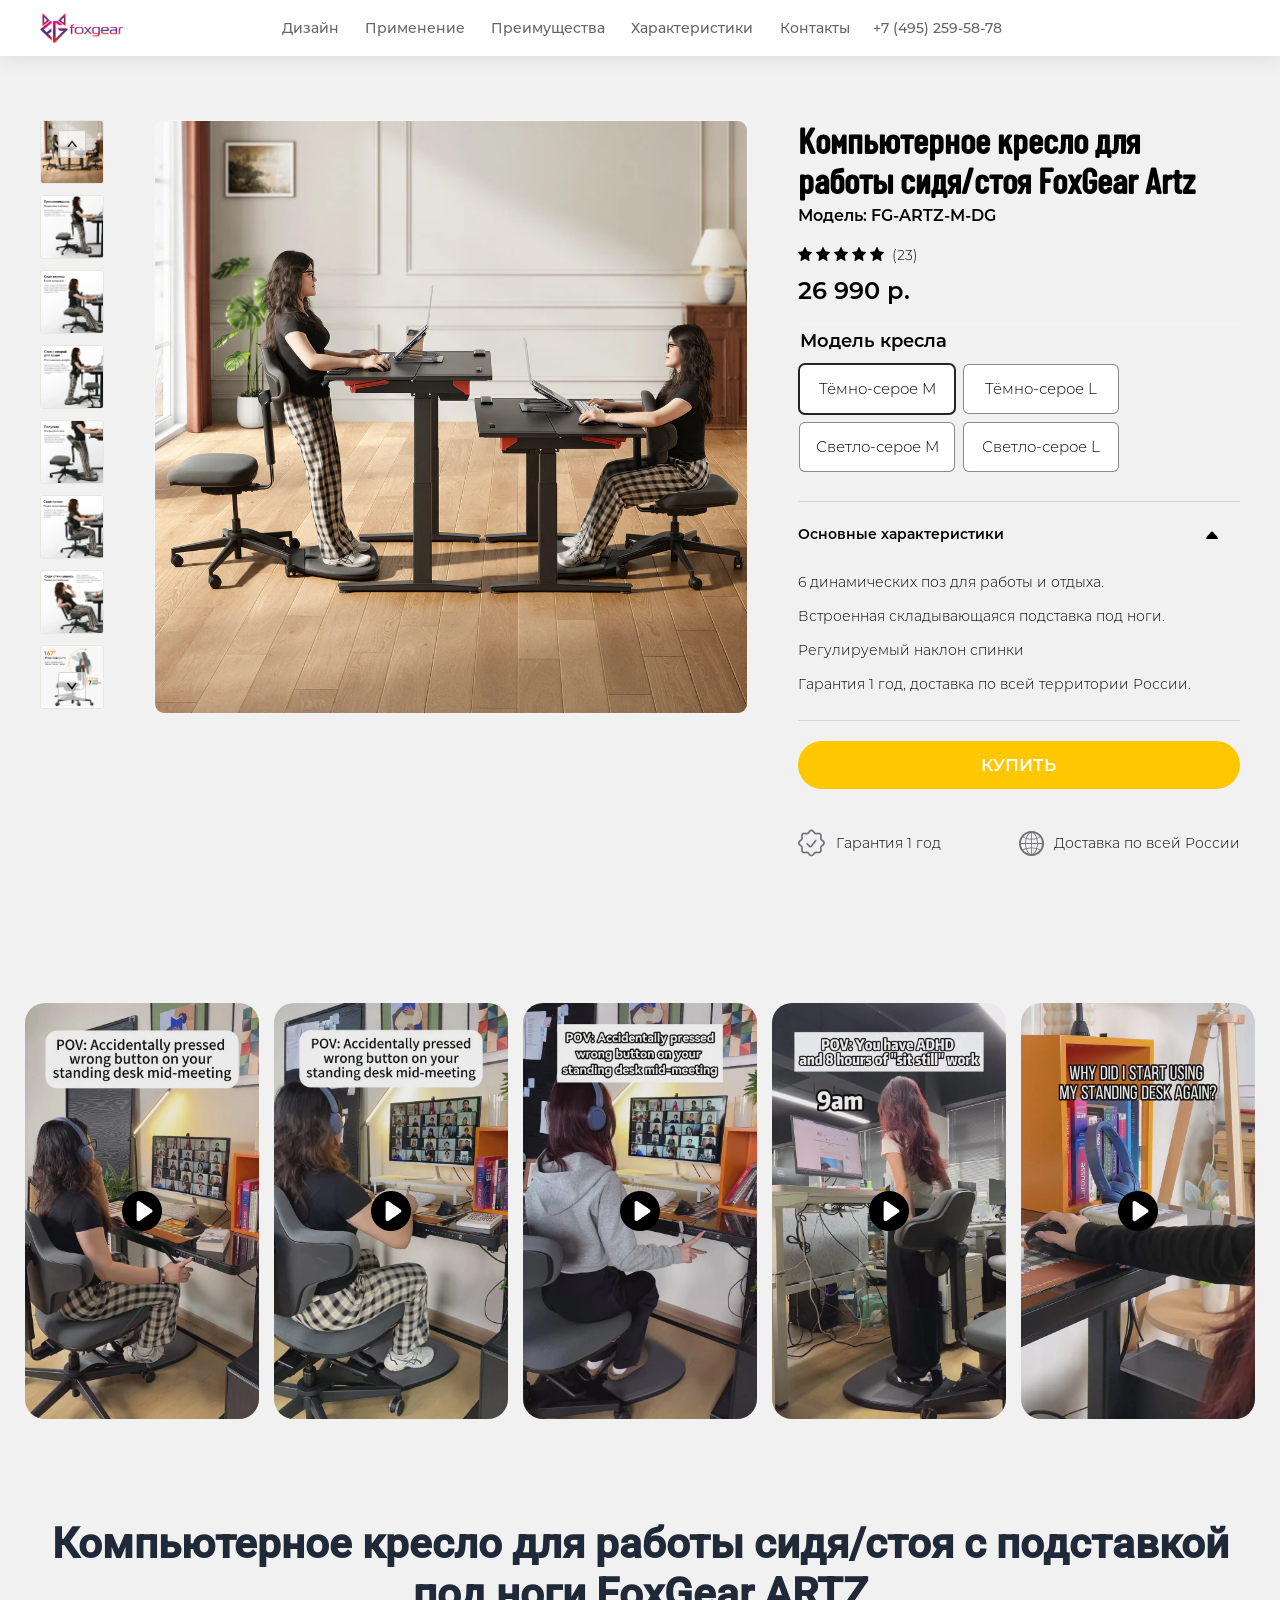
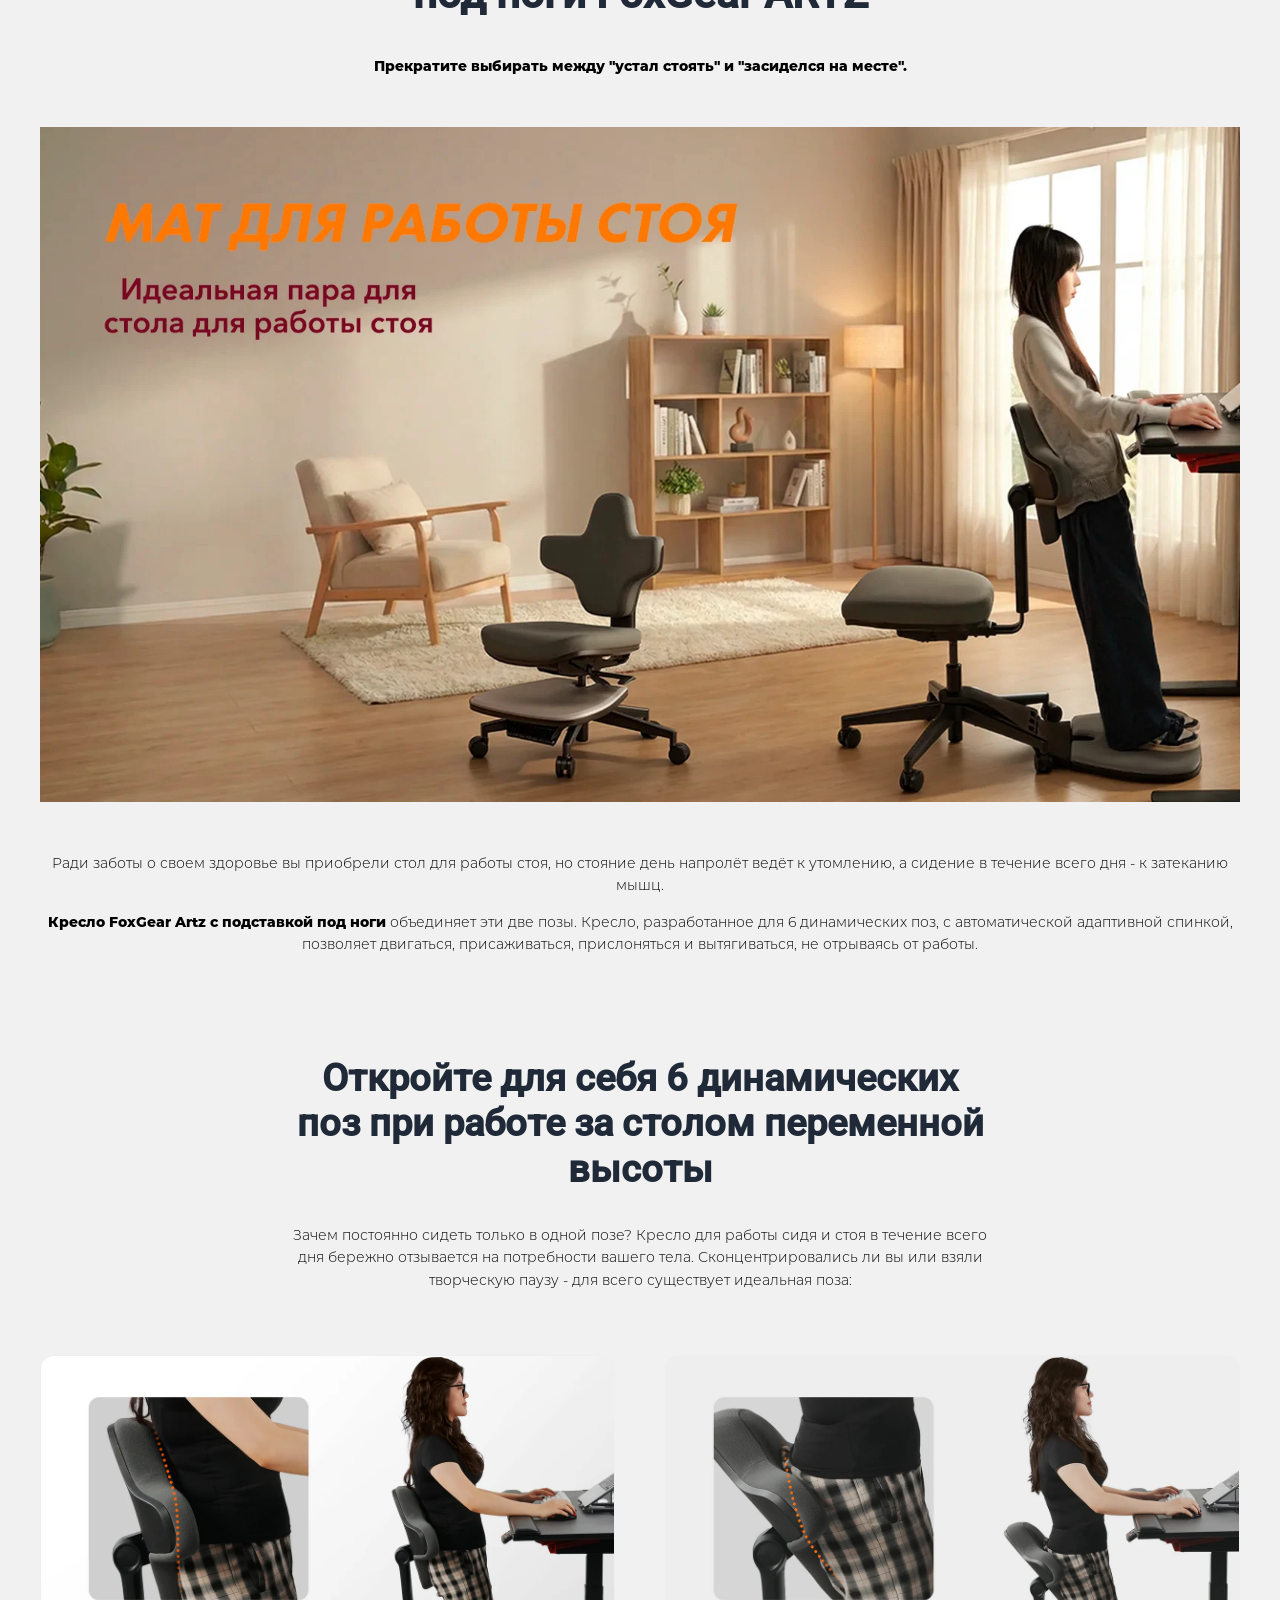
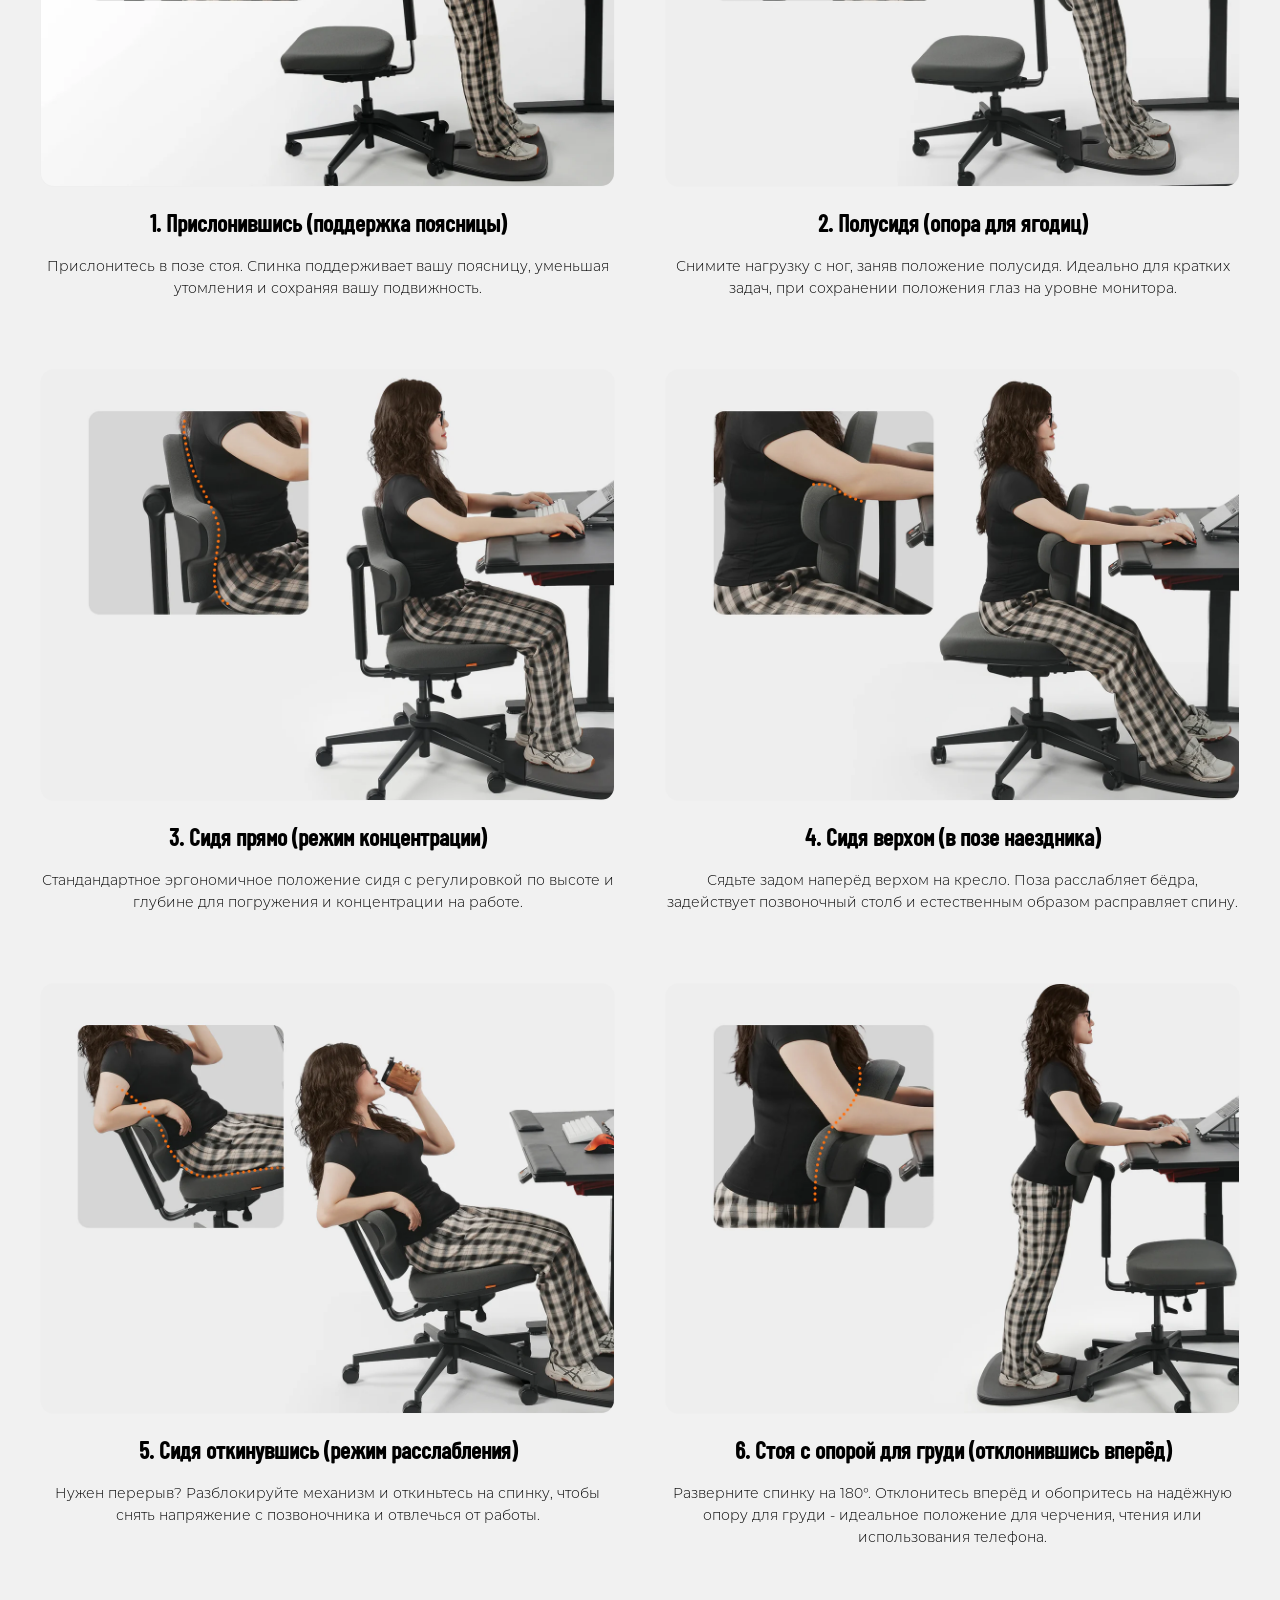
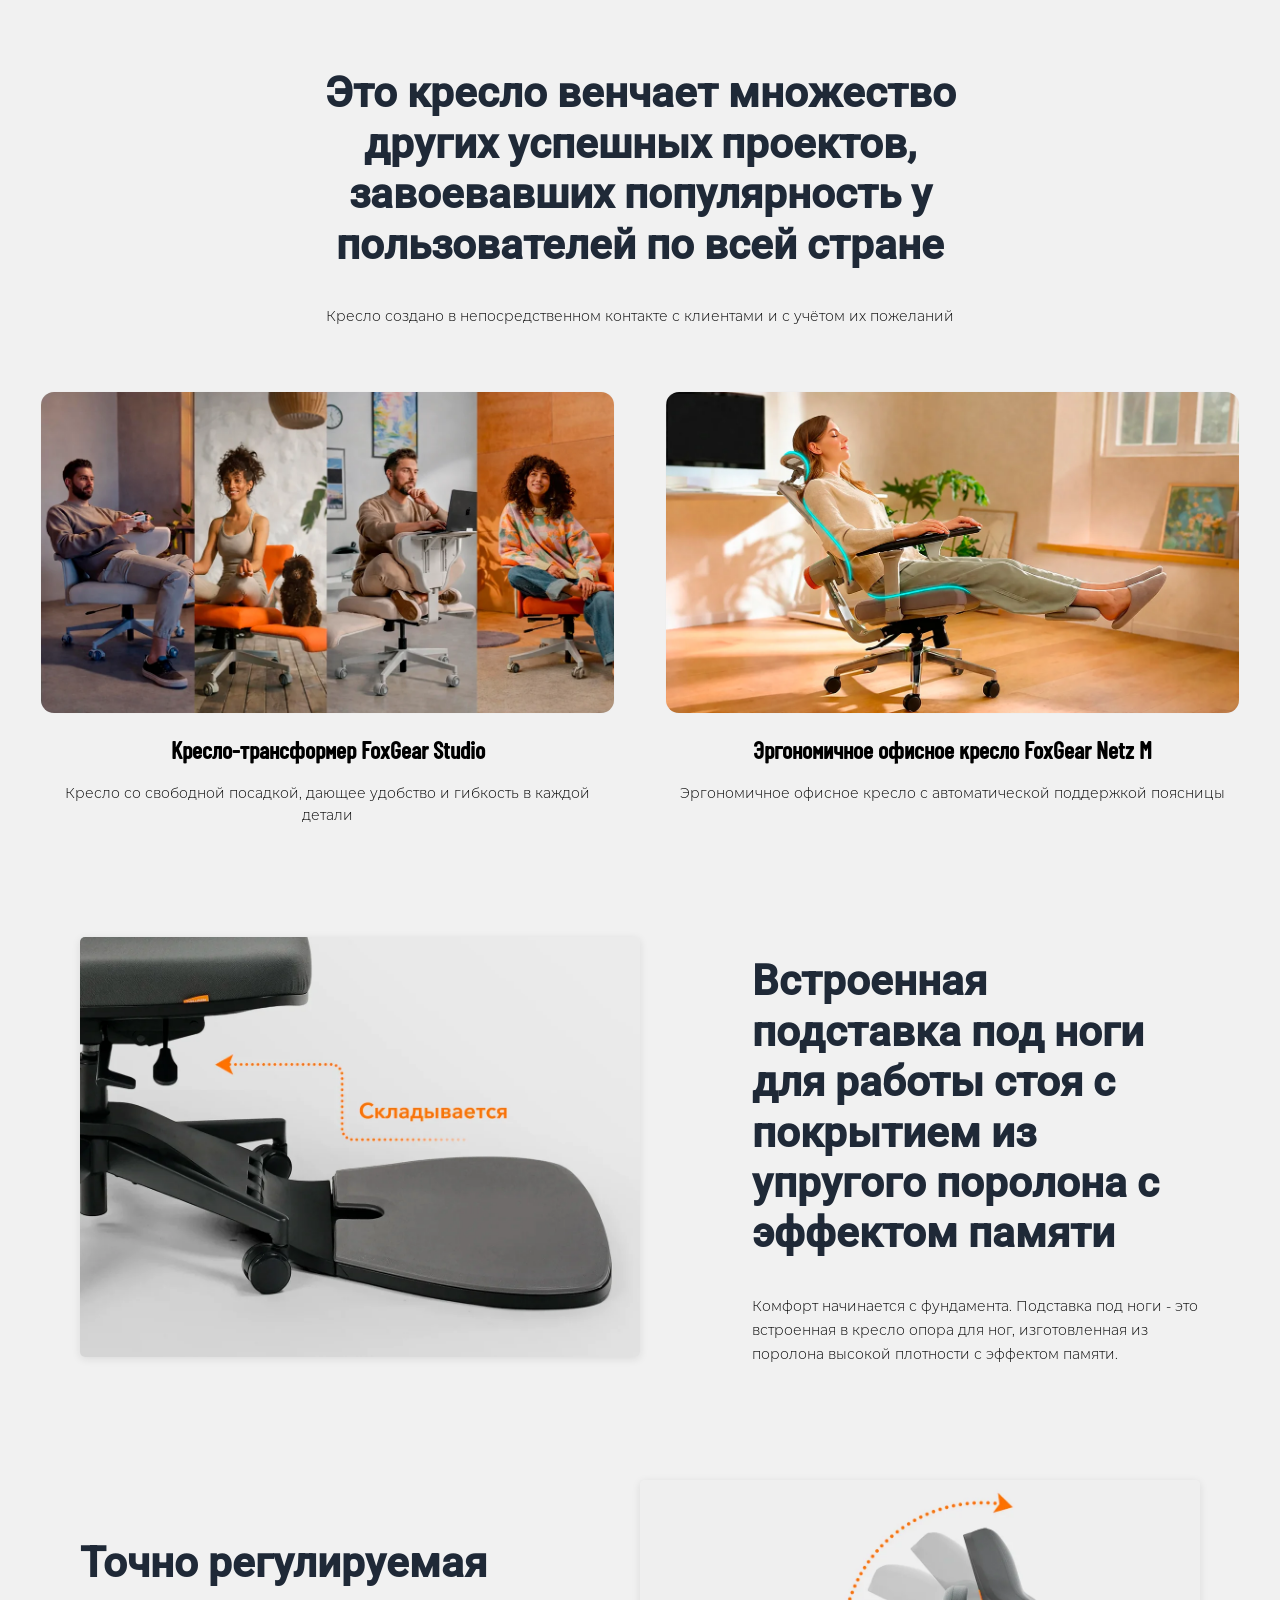
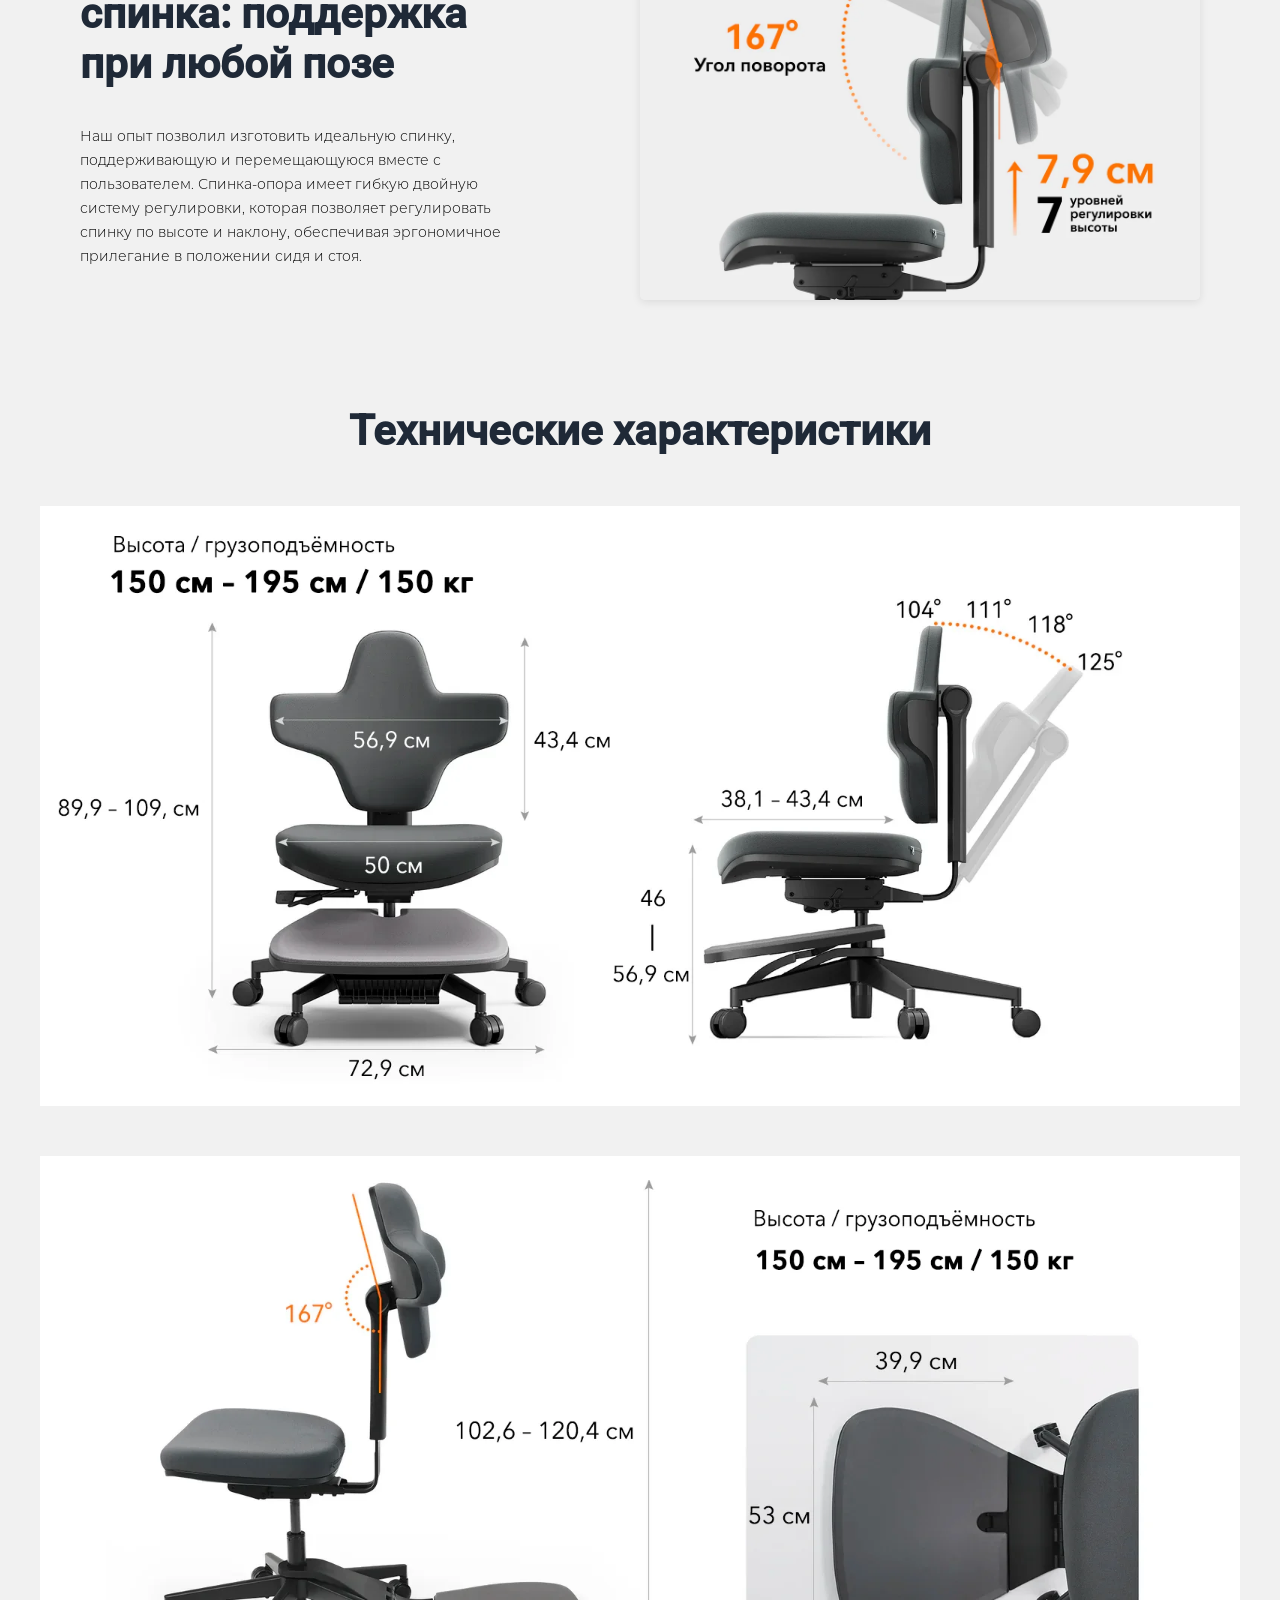
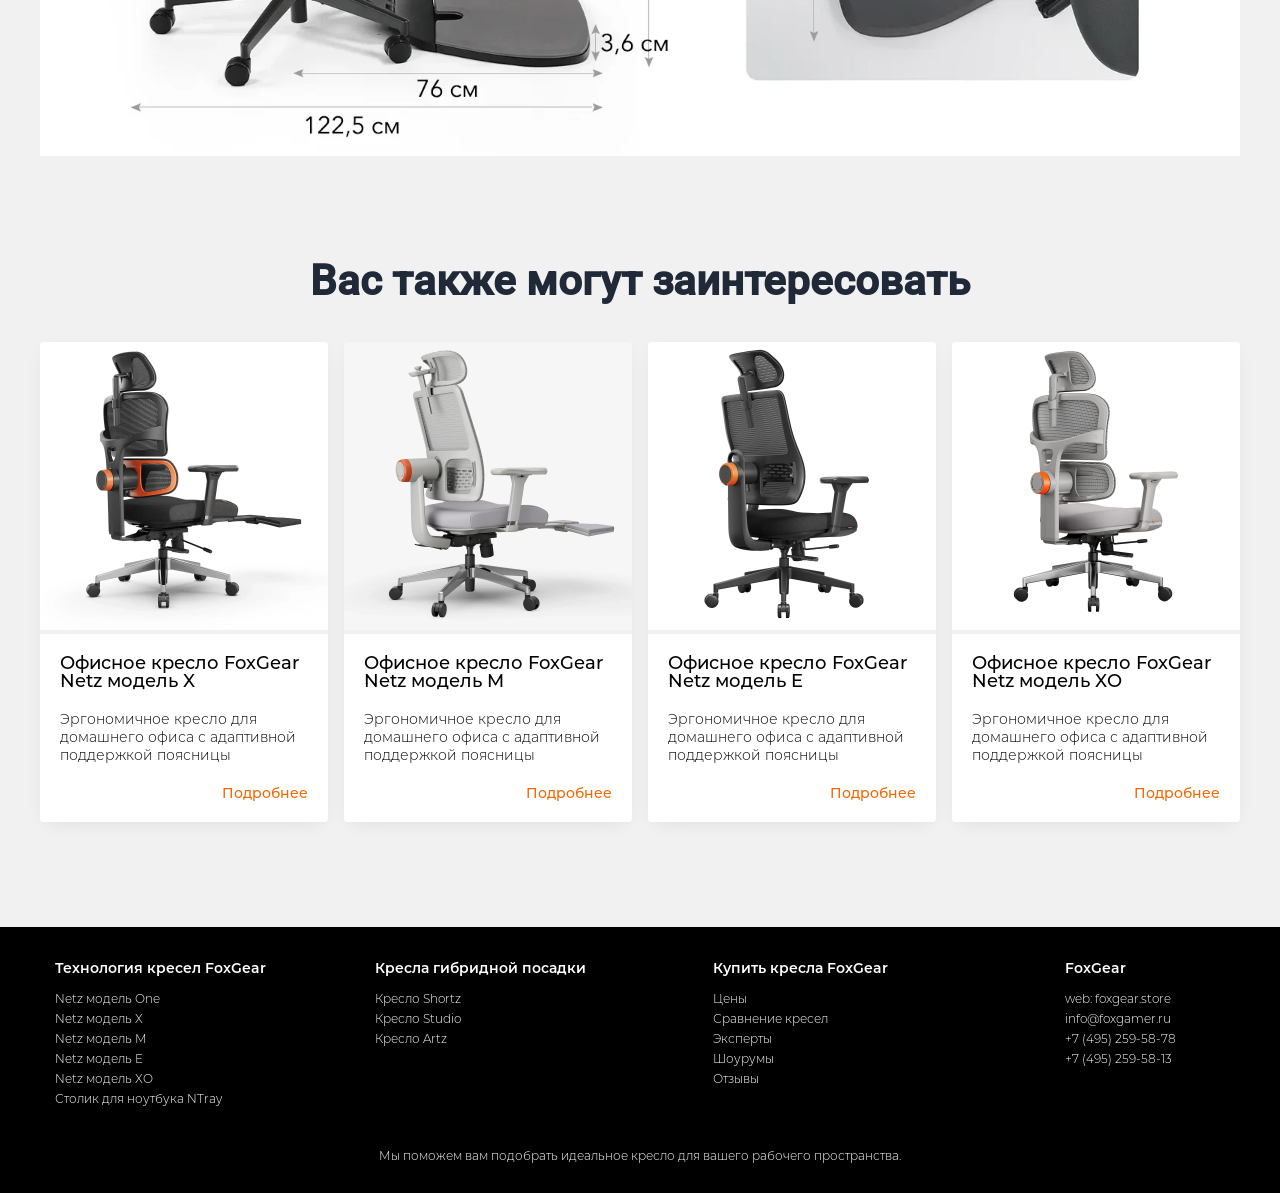
==== index.html @ cec27434 "fix: text translation fixed" ====
<!DOCTYPE html>
<html lang="ru">

<head>
    <meta charset="UTF-8">
    <meta name="viewport" content="width=device-width, initial-scale=1.0">
    <title>Компьютерное кресло для работы сидя/стоя FoxGear Artz | FoxGear - бренд эргономичных кресел и столов
    </title>

    <link rel="shortcut icon" href="favicon.ico">
    <link rel="icon" type="image/png" href="favicons/favicon-96x96.png" sizes="96x96">
    <link rel="icon" type="image/svg+xml" href="favicons/favicon.svg">
    <link rel="apple-touch-icon" sizes="180x180" href="favicons/apple-touch-icon.png">
    <link rel="manifest" href="favicons/site.webmanifest">

    <link rel="stylesheet" href="css/common/normalize.css">
    <link rel="stylesheet" href="css/common/owl.carousel.min.css">
    <link rel="stylesheet" href="css/common/owl.theme.default.min.css">
    <link rel="stylesheet" href="css/common/consts.css">
    <link rel="stylesheet" href="css/common/typography.css">

    <link rel="stylesheet" href="blocks/wrapper/css/wrapper.css">
    <link rel="stylesheet" href="blocks/logo/css/logo.css">
    <link rel="stylesheet" href="blocks/menu-main/css/menu-main.css">
    <link rel="stylesheet" href="blocks/button-menu-mobile/css/button-menu-mobile.css">
    <link rel="stylesheet" href="blocks/header/css/header.css">
    <link rel="stylesheet" href="blocks/menu-mobile/css/menu-mobile.css">
    <link rel="stylesheet" href="blocks/header-contact/css/header-contact.css">
    <link rel="stylesheet" href="blocks/rating/css/rating.css">
    <link rel="stylesheet" href="blocks/button/css/button.css">
    <link rel="stylesheet" href="blocks/accordion/css/accordion.css">
    <link rel="stylesheet" href="blocks/benefits/css/benefits.css">
    <link rel="stylesheet" href="blocks/model-selector/css/model-selector.css">
    <link rel="stylesheet" href="blocks/form/css/form.css">
    <link rel="stylesheet" href="blocks/panel-single/css/panel-single.css">
    <link rel="stylesheet" href="blocks/hero-single/css/hero-single.css">
    <link rel="stylesheet" href="blocks/video/css/video.css">
    <link rel="stylesheet" href="blocks/video-slider/css/video-slider.css">
    <link rel="stylesheet" href="blocks/section-title/css/section-title.css">
    <link rel="stylesheet" href="blocks/block-image/css/block-image.css">
    <link rel="stylesheet" href="blocks/grid-image-text/css/grid-image-text.css">
    <link rel="stylesheet" href="blocks/card-single/css/card-single.css">
    <link rel="stylesheet" href="blocks/single-slider-grid/css/single-slider-grid.css">
    <link rel="stylesheet" href="blocks/back-to-top/css/back-to-top.css">
    <link rel="stylesheet" href="blocks/footer/css/footer.css">
    <link rel="stylesheet" href="blocks/card-product/css/card-product.css">
    <link rel="stylesheet" href="blocks/products/css/products.css">
    <link rel="stylesheet" href="blocks/popup/css/popup.css">

    <link rel="stylesheet" href="css/pages/index.css">

    <!-- Top.Mail.Ru counter -->
    <script type="text/javascript">
        var _tmr = window._tmr || (window._tmr = []);
        _tmr.push({ id: "3705895", type: "pageView", start: (new Date()).getTime() });
        (function (d, w, id)
        {
            if (d.getElementById(id)) return;
            var ts = d.createElement("script"); ts.type = "text/javascript"; ts.async = true; ts.id = id;
            ts.src = "https://top-fwz1.mail.ru/js/code.js";
            var f = function () { var s = d.getElementsByTagName("script")[ 0 ]; s.parentNode.insertBefore(ts, s); };
            if (w.opera == "[object Opera]") { d.addEventListener("DOMContentLoaded", f, false); } else { f(); }
        })(document, window, "tmr-code");
    </script>
    <noscript>
        <div><img src="https://top-fwz1.mail.ru/counter?id=3705895;js=na" style="position:absolute;left:-9999px;"
                alt="Top.Mail.Ru" /></div>
    </noscript>
    <!-- /Top.Mail.Ru counter -->
</head>

<body>
    <header class="header" id="top">
        <div class="wrapper header__wrapper">
            <div class="logo header__logo">
                <a class="logo__link" href="/" title="FoxGear - бренд эргономичных кресел и столов - главная страница">
                    <img class="logo__image" src="blocks/logo/images/logo.png" alt="Логотип FoxGear">
                </a>
            </div>
            <nav class="menu-main header__menu-main">
                <ul class="menu-main__items">
                    <li class="menu-main__item">
                        <a class="menu-main__link" href="#design" title="Особенности конструкции кресла FoxGear Artz">
                            Дизайн
                        </a>
                    </li>
                    <li class="menu-main__item">
                        <a class="menu-main__link" href="#postures"
                            title="Позы, позволяющие принять кресло FoxGear Artz">
                            Применение
                        </a>
                    </li>
                    <li class="menu-main__item">
                        <a class="menu-main__link" href="#advantages" title="Преимущества кресла FoxGear Artz">
                            Преимущества
                        </a>
                    </li>

                    <li class="menu-main__item">
                        <a class="menu-main__link" href="#specs" title="Технические характеристики кресла FoxGear Artz">
                            Характеристики
                        </a>
                    </li>
                    <li class="menu-main__item">
                        <a class="menu-main__link" href="https://foxgear.store#contacts" title="Контакты">
                            Контакты
                        </a>
                    </li>
                </ul>
            </nav>
            <div class="header-contact header__contact">
                <a class="header-contact__link" href="tel:+74952595878" title="+7 (495) 259-58-78" target="_blank"
                    rel="noopener">
                    +7 (495) 259-58-78
                </a>
            </div>
            <div class="button-menu-mobile header__button-menu-mobile">
                <svg aria-hidden="true" focusable="false" role="presentation" class="button-menu-mobile__icon"
                    viewBox="0 0 64 64">
                    <path class="button-menu-mobile__icon-line1" d="M7 15h51" />
                    <path class="button-menu-mobile__icon-line2" d="M7 32h43" />
                    <path class="button-menu-mobile__icon-line3" d="M7 49h51" />
                </svg>
            </div>
        </div>
    </header>
    <div class="menu-mobile transparent">
        <div class="menu-mobile__content">
            <ul class="menu-mobile__items">
                <li class="menu-mobile__item">
                    <a class="menu-mobile__item-link" href="#design"
                        title="Особенности конструкции кресла FoxGear Artz">
                        <div class="menu-mobile__item-title">
                            Дизайн
                        </div>
                        <div class="menu-mobile__item-arrow"></div>
                    </a>
                </li>
                <li class="menu-mobile__item">
                    <a class="menu-mobile__item-link" href="#postures"
                        title="Позы, позволяющие принять кресло FoxGear Artz">
                        <div class="menu-mobile__item-title">
                            Применение
                        </div>
                        <div class="menu-mobile__item-arrow"></div>
                    </a>
                </li>
                <li class="menu-mobile__item">
                    <a class="menu-mobile__item-link" href="#advantages"
                        title="Преимущества кресла FoxGear Artz">
                        <div class="menu-mobile__item-title">
                            Преимущества
                        </div>
                        <div class="menu-mobile__item-arrow"></div>
                    </a>
                </li>
                <li class="menu-mobile__item">
                    <a class="menu-mobile__item-link" href="#specs"
                        title="Технические характеристики кресла FoxGear Artz">
                        <div class="menu-mobile__item-title">
                            Характеристики
                        </div>
                        <div class="menu-mobile__item-arrow"></div>
                    </a>
                </li>
                <li class="menu-mobile__item">
                    <a class="menu-mobile__item-link" href="https://foxgear.store#contacts" title="Контакты">
                        <div class="menu-mobile__item-title">
                            Контакты
                        </div>
                        <div class="menu-mobile__item-arrow"></div>
                    </a>
                </li>
            </ul>
        </div>
    </div>
    <main class="main" id="description">
        <div class="wrapper main__wrapper">
            <div class="hero-single">
                <div class="hero-single__content">
                    <div class="hero-single__gallery-nav hero-single__gallery-nav_up"></div>
                    <div class="hero-single__gallery-nav hero-single__gallery-nav_down"></div>
                    <div class="hero-single__gallery">
                        <div class="hero-single__gallery-images">
                            <img class="hero-single__gallery-image" src="images/about/01.webp"
                                title="Кресло FoxGear Artz" data-index="0">
                            <img class="hero-single__gallery-image" src="images/about/02.webp"
                                title="Кресло FoxGear Artz" data-index="1">
                            <img class="hero-single__gallery-image" src="images/about/03.webp"
                                title="Кресло FoxGear Artz" data-index="2">
                            <img class="hero-single__gallery-image" src="images/about/04.webp"
                                title="Кресло FoxGear Artz" data-index="3">
                            <img class="hero-single__gallery-image" src="images/about/05.webp"
                                title="Кресло FoxGear Artz" data-index="4">
                            <img class="hero-single__gallery-image" src="images/about/06.webp"
                                title="Кресло FoxGear Artz" data-index="5">
                            <img class="hero-single__gallery-image" src="images/about/07.webp"
                                title="Кресло FoxGear Artz" data-index="6">
                            <img class="hero-single__gallery-image" src="images/about/08.webp"
                                title="Кресло FoxGear Artz" data-index="7">
                        </div>
                    </div>
                    <div class="hero-single__images owl-carousel owl-theme">
                        <div class="hero-single__image">
                            <img class="hero-single__img" src="images/about/01.webp" title="Кресло FoxGear Artz">
                        </div>
                        <div class="hero-single__image">
                            <img class="hero-single__img" src="images/about/02.webp" title="Кресло FoxGear Artz">
                        </div>
                        <div class="hero-single__image">
                            <img class="hero-single__img" src="images/about/03.webp" title="Кресло FoxGear Artz">
                        </div>
                        <div class="hero-single__image">
                            <img class="hero-single__img" src="images/about/04.webp" title="Кресло FoxGear Artz">
                        </div>
                        <div class="hero-single__image">
                            <img class="hero-single__img" src="images/about/05.webp" title="Кресло FoxGear Artz">
                        </div>
                        <div class="hero-single__image">
                            <img class="hero-single__img" src="images/about/06.webp" title="Кресло FoxGear Artz">
                        </div>
                        <div class="hero-single__image">
                            <img class="hero-single__img" src="images/about/07.webp" title="Кресло FoxGear Artz">
                        </div>
                        <div class="hero-single__image">
                            <img class="hero-single__img" src="images/about/08.webp" title="Кресло FoxGear Artz">
                        </div>
                    </div>
                    <div class="panel-single hero-single__panel">
                        <div class="panel-single__description">
                            <h1 class="panel-single__title">Компьютерное кресло для работы сидя/стоя FoxGear Artz</h1>
                            <div class="panel-single__subtitle">Модель: FG-ARTZ-M-DG</div>
                            <div class="rating panel-single__rating">
                                <div class="rating__stars">
                                    <span class="rating__star"></span>
                                    <span class="rating__star"></span>
                                    <span class="rating__star"></span>
                                    <span class="rating__star"></span>
                                    <span class="rating__star"></span>
                                </div>
                                <div class="rating__reviews">
                                    (23)
                                </div>
                            </div>
                            <div class="panel-single__price">26 990 р.</div>
                        </div>
                        <form class="form panel__form">
                            <fieldset class="form__fieldset">
                                <legend class="form__legend">Модель кресла</legend>
                                <div class="form__radio-button">
                                    <input class="form__radio" type="radio" id="form__radio_m-dg" name="switch"
                                        value="FG-ARTZ-M-DG тёмно-серое M" checked>
                                    <label class="form__label" for="form__radio_m-dg" data-model="FG-ARTZ-M-DG" data-price="26 990 р."
                                        data-index="0">Тёмно-серое M</label>
                                </div>
                                <div class="form__radio-button">
                                    <input class="form__radio" type="radio" id="form__radio_l-dg" name="switch"
                                        value="FG-ARTZ-L-DG тёмно-серое L">
                                    <label class="form__label" for="form__radio_l-dg" data-model="FG-ARTZ-L-DG" data-price="29 990 р."
                                        data-index="0">Тёмно-серое L</label>
                                </div>
                                <div class="form__radio-button">
                                    <input class="form__radio" type="radio" id="form__radio_m-lg" name="switch"
                                        value="FG-ARTZ-M-LG светло-серое M">
                                    <label class="form__label" for="form__radio_m-lg" data-model="FG-ARTZ-M-LG" data-price="26 990 р."
                                        data-index="0">Светло-серое M</label>
                                </div>
                                <div class="form__radio-button">
                                    <input class="form__radio" type="radio" id="form__radio_l-lg" name="switch"
                                        value="FG-ARTZ-L-LG светло-серое L">
                                    <label class="form__label" for="form__radio_l-lg" data-model="FG-ARTZ-L-LG" data-price="29 990 р."
                                        data-index="0">Светло-серое L</label>
                                </div>
                            </fieldset>
                            <div class="accordion panel-single__details">
                                <div class="accordion__content">
                                    <div class="accordion__item accordion__item_active">
                                        <div class="accordion__item-title">
                                            Основные характеристики
                                        </div>
                                        <div class="accordion__item-content">
                                            <ul class="accordion__item-list">
                                                <li class="accordion__item-list-item">
                                                    6 динамических поз для работы и отдыха.
                                                </li>
                                                <li class="accordion__item-list-item">
                                                    Встроенная складывающаяся подставка под ноги.
                                                </li>
                                                <li class="accordion__item-list-item">
                                                    Регулируемый наклон спинки
                                                </li>
                                                <li class="accordion__item-list-item">
                                                    Гарантия 1 год, доставка по всей территории России.
                                                </li>
                                            </ul>
                                        </div>
                                    </div>
                                </div>
                            </div>
                            <button class="button button_buy" type="button"
                                data-product="Кресло">КУПИТЬ</button>
                            <ul class="benefits form__benefits">
                                <li class="benefits__benefit">
                                    <img class="benefits__image benefits__image_warranty"
                                        src="images/benefits/warranty.svg" alt="Гарантия">
                                    <div class="benefits__text">
                                        Гарантия 1 год
                                    </div>
                                </li>
                                <li class="benefits__benefit">
                                    <img class="benefits__image benefits__image_delivery"
                                        src="images/benefits/earth.svg" alt="Доставка">
                                    <div class="benefits__text">
                                        Доставка по всей России
                                    </div>
                                </li>
                            </ul>
                        </form>
                    </div>
                </div>
            </div>
        </div>
        <div class="wrapper-1300 main__video-wrapper">
            <div class="video-slider">
                <div class="video-slider__videos owl-carousel">
                    <div class="video video-slider__video">
                        <video class="video__player" poster="images/preview/01.webp" playsinline>
                            <source src="videos/01.mp4" type="video/mp4">
                            <source src="videos/01.webm" type="video/webm">
                            Ваш браузер не поддерживает видео
                        </video>
                        <div class="video__playbutton"></div>
                    </div>
                    <div class="video video-slider__video">
                        <video class="video__player" poster="images/preview/02.webp" playsinline>
                            <source src="videos/02.mp4" type="video/mp4">
                            <source src="videos/02.webm" type="video/webm">
                            Ваш браузер не поддерживает видео
                        </video>
                        <div class="video__playbutton"></div>
                    </div>
                    <div class="video video-slider__video">
                        <video class="video__player" poster="images/preview/03.webp" playsinline>
                            <source src="videos/03.mp4" type="video/mp4">
                            <source src="videos/03.webm" type="video/webm">
                            Ваш браузер не поддерживает видео
                        </video>
                        <div class="video__playbutton"></div>
                    </div>
                    <div class="video video-slider__video">
                        <video class="video__player" poster="images/preview/04.webp" playsinline>
                            <source src="videos/04.mp4" type="video/mp4">
                            <source src="videos/04.webm" type="video/webm">
                            Ваш браузер не поддерживает видео
                        </video>
                        <div class="video__playbutton"></div>
                    </div>
                    <div class="video video-slider__video">
                        <video class="video__player" poster="images/preview/05.webp" playsinline>
                            <source src="videos/05.mp4" type="video/mp4">
                            <source src="videos/05.webm" type="video/webm">
                            Ваш браузер не поддерживает видео
                        </video>
                        <div class="video__playbutton"></div>
                    </div>
                </div>
            </div>
        </div>
        <div class="wrapper">
            <section class="section" id="design">
                <h2 class="section-title">Компьютерное кресло для работы сидя/стоя с подставкой под ноги FoxGear ARTZ</h2>
                <p class="p_centered p_bold">Прекратите выбирать между "устал стоять" и "засиделся на месте".</p>
                <div class="block-image">
                    <picture>
                        <source srcset="images/product/01.webp" media="(min-width: 769px)">
                        <source srcset="images/product/01.webp" media="(max-width: 768px)">
                        <img class="block-image__image" src="images/product/01.webp" alt="Кресло с матом">
                    </picture>
                </div>
                <p class="p_centered">Ради заботы о своем здоровье вы приобрели стол для работы стоя, но стояние день
                    напролёт ведёт к утомлению, а сидение в течение всего дня - к затеканию мышц.</p>
                <p class="p_centered"><span class="p_bold">Кресло FoxGear Artz с подставкой под ноги</span> объединяет эти две позы.
                    Кресло, разработанное для 6 динамических поз, с автоматической адаптивной спинкой, позволяет двигаться, присаживаться, прислоняться и вытягиваться, не отрываясь от работы.</p>
            </section>
            <section class="section" id="postures">
                <h2 class="section-title section-title_diminished p_limited">
                    Откройте для себя 6 динамических поз при работе за столом переменной высоты
                </h2>
                <p class="p_centered p_limited">
                    Зачем постоянно сидеть только в одной позе? Кресло для работы сидя и стоя в течение всего дня бережно отзывается
                    на потребности вашего тела. Сконцентрировались ли вы или взяли творческую паузу - для всего существует идеальная поза:
                </p>
                <div class="single-slider-grid">
                    <div class="single-slider-grid__cards">
                        <div class="card-single single-slider-grid__card">
                            <img class="card-single__image" src="images/product/02.webp" alt="Кресло FoxGear Artz">
                            <div class="card-single__content">
                                <div class="card-single__title">
                                    1. Прислонившись (поддержка поясницы)
                                </div>
                                <div class="card-single__description">
                                    Прислонитесь в позе стоя. Спинка поддерживает вашу поясницу, уменьшая утомления и
                                    сохраняя вашу подвижность.
                                </div>
                            </div>
                        </div>
                        <div class="card-single single-slider-grid__card">
                            <img class="card-single__image" src="images/product/03.webp" alt="Кресло FoxGear Artz">
                            <div class="card-single__content">
                                <div class="card-single__title">
                                    2. Полусидя (опора для ягодиц)
                                </div>
                                <div class="card-single__description">
                                    Снимите нагрузку с ног, заняв положение полусидя. Идеально для кратких задач, при
                                    сохранении положения глаз на уровне монитора.
                                </div>
                            </div>
                        </div>
                        <div class="card-single single-slider-grid__card">
                            <img class="card-single__image" src="images/product/04.webp" alt="Кресло FoxGear Artz">
                            <div class="card-single__content">
                                <div class="card-single__title">
                                    3. Сидя прямо (режим концентрации)
                                </div>
                                <div class="card-single__description">
                                    Стандандартное эргономичное положение сидя с регулировкой по высоте и глубине для
                                    погружения и концентрации на работе.
                                </div>
                            </div>
                        </div>
                        <div class="card-single single-slider-grid__card">
                            <img class="card-single__image" src="images/product/05.webp" alt="Кресло FoxGear Artz">
                            <div class="card-single__content">
                                <div class="card-single__title">
                                    4. Сидя верхом (в позе наездника)
                                </div>
                                <div class="card-single__description">
                                    Сядьте задом наперёд верхом на кресло. Поза расслабляет бёдра, задействует
                                    позвоночный столб и естественным образом расправляет спину.
                                </div>
                            </div>
                        </div>
                        <div class="card-single single-slider-grid__card">
                            <img class="card-single__image" src="images/product/06.webp" alt="Кресло FoxGear Artz">
                            <div class="card-single__content">
                                <div class="card-single__title">
                                    5. Сидя откинувшись (режим расслабления)
                                </div>
                                <div class="card-single__description">
                                    Нужен перерыв? Разблокируйте механизм и откиньтесь на спинку, чтобы снять напряжение
                                    с позвоночника и отвлечься от работы.
                                </div>
                            </div>
                        </div>
                        <div class="card-single single-slider-grid__card">
                            <img class="card-single__image" src="images/product/07.webp" alt="Кресло FoxGear Artz">
                            <div class="card-single__content">
                                <div class="card-single__title">
                                    6. Стоя с опорой для груди (отклонившись вперёд)
                                </div>
                                <div class="card-single__description">
                                    Разверните спинку на 180&deg;. Отклонитесь вперёд и обопритесь на надёжную опору для
                                    груди - идеальное положение для черчения, чтения или использования телефона.
                                </div>
                            </div>
                        </div>
                    </div>
                </div>
            </section>
            <section class="section" id="advantages">
                <h2 class="section-title p_limited">Это кресло венчает множество других успешных проектов, завоевавших
                    популярность у пользователей по всей стране</h2>
                <p class="p_centered p_limited">Кресло создано в непосредственном контакте с клиентами и с учётом их
                    пожеланий</p>
                <div class="single-slider-grid">
                    <div class="single-slider-grid__cards">
                        <div class="card-single single-slider-grid__card">
                            <img class="card-single__image" src="images/products/01.webp"
                                alt="Кресло-трансформер FoxGear Studio">
                            <div class="card-single__content">
                                <div class="card-single__title">
                                    Кресло-трансформер FoxGear Studio
                                </div>
                                <div class="card-single__description">
                                    Кресло со свободной посадкой, дающее удобство и гибкость в каждой детали
                                </div>
                            </div>
                            <a class="card-single__link" href="https://foxgear.store/pages/studio/"
                                title="Посмотреть кресло FoxGear Studio">
                            </a>
                        </div>
                        <div class="card-single single-slider-grid__card">
                            <img class="card-single__image" src="images/products/02.webp"
                                alt="Эргономичное кресло FoxGear Netz M">
                            <div class="card-single__content">
                                <div class="card-single__title">
                                    Эргономичное офисное кресло FoxGear Netz M
                                </div>
                                <div class="card-single__description">
                                    Эргономичное офисное кресло с автоматической поддержкой поясницы
                                </div>
                            </div>
                            <a class="card-single__link" href="https://foxgear.store/fg-netz-m.html"
                                title="Посмотреть кресло FoxGear Netz M">
                            </a>
                        </div>
                    </div>
                </div>
            </section>
        </div>
        <div class="wrapper-1300 mb-100">
            <div class="grid-image-text">
                <div class="grid-image-text__image">
                    <img class="grid-image-text__img" src="images/grid-image-text/01.webp"
                        alt="Встроенный мат для работы стоя, покрытый упругим поролоном с эффектом памяти">
                </div>
                <div class="grid-image-text__text">
                    <h2 class="section-title grid-image-text__title">Встроенная подставка под ноги для работы стоя с покрытием из упругого
                        поролона с эффектом памяти</h2>
                    <p class="grid-image-text__description">
                        Комфорт начинается с фундамента. Подставка под ноги - это встроенная в кресло опора для ног,
                        изготовленная из поролона высокой плотности с эффектом памяти.</p>
                </div>
            </div>
            <div class="grid-image-text grid-image-text_inverse mt-100">
                <div class="grid-image-text__image">
                    <img class="grid-image-text__img" src="images/grid-image-text/02.webp"
                        alt="Точно регулируемая спинка: поддержка при любой позе">
                </div>

                <div class="grid-image-text__text">
                    <h2 class="section-title grid-image-text__title">Точно регулируемая спинка: поддержка при любой позе
                    </h2>
                    <p class="grid-image-text__description">
                        Наш опыт позволил изготовить идеальную спинку, поддерживающую и перемещающуюся вместе с
                        пользователем. Спинка-опора имеет гибкую двойную систему регулировки,
                        которая позволяет регулировать спинку по высоте и наклону, обеспечивая эргономичное прилегание в
                        положении сидя и стоя.
                    </p>
                </div>
            </div>
        </div>
        <div class="wrapper">
            <section class="section" id="specs">
                <h2 class="section-title">Технические характеристики</h2>
                <div class="block-image">
                    <picture>
                        <source srcset="images/specs/01.webp" media="(min-width: 769px)">
                        <source srcset="images/specs/01.webp" media="(max-width: 768px)">
                        <img class="block-image__image" src="images/specs/01.webp" alt="Кресло с матом">
                    </picture>
                </div>
                <div class="block-image">
                    <picture>
                        <source srcset="images/specs/02.webp" media="(min-width: 769px)">
                        <source srcset="images/specs/02.webp" media="(max-width: 768px)">
                        <img class="block-image__image" src="images/specs/02.webp" alt="Кресло с матом">
                    </picture>
                </div>
            </section>
            <section class="section">
                <h2 class="section-title">Вас также могут заинтересовать</h2>
                <div class="products">
                    <div class="products__cards">
                        <div class="card-product products__card">
                            <div class="card-product__image">
                                <img class="card-product__image-img" src="images/recommended/fg-netz-x-bk.webp"
                                    alt="Кресло FoxGear Netz модель X">
                            </div>
                            <div class="card-product__content">
                                <div class="card-product__title">
                                    Офисное кресло FoxGear Netz модель X
                                </div>
                                <div class="card-product__description">
                                    Эргономичное кресло для домашнего офиса с адаптивной поддержкой поясницы
                                </div>
                                <div class="card-product__more">Подробнее</div>
                                <a class="card-product__link" href="https://foxgear.store/fg-netz-x.html"
                                    title="Открыть страницу с офисным креслом FoxGear Netz модель X">
                                </a>
                            </div>
                        </div>
                        <div class="card-product products__card">
                            <div class="card-product__image">
                                <img class="card-product__image-img" src="images/recommended/fg-netz-m-gy.webp"
                                    alt="Кресло FoxGear Netz модель M">
                            </div>
                            <div class="card-product__content">
                                <div class="card-product__title">
                                    Офисное кресло FoxGear Netz модель M
                                </div>
                                <div class="card-product__description">
                                    Эргономичное кресло для домашнего офиса с адаптивной поддержкой поясницы
                                </div>
                                <div class="card-product__more">Подробнее</div>
                                <a class="card-product__link" href="https://foxgear.store/fg-netz-m.html"
                                    title="Открыть страницу с офисным креслом FoxGear Netz модель M">
                                </a>
                            </div>
                        </div>
                        <div class="card-product products__card">
                            <div class="card-product__image">
                                <img class="card-product__image-img" src="images/recommended/fg-netz-e-bk.webp"
                                    alt="Кресло FoxGear Netz модель E">
                            </div>
                            <div class="card-product__content">
                                <div class="card-product__title">
                                    Офисное кресло FoxGear Netz модель E
                                </div>
                                <div class="card-product__description">
                                    Эргономичное кресло для домашнего офиса с адаптивной поддержкой поясницы
                                </div>
                                <div class="card-product__more">Подробнее</div>
                                <a class="card-product__link" href="https://foxgear.store/fg-netz-e.html"
                                    title="Открыть страницу с офисным креслом FoxGear Netz модель E">
                                </a>
                            </div>
                        </div>
                        <div class="card-product products__card">
                            <div class="card-product__image">
                                <img class="card-product__image-img" src="images/recommended/fg-netz-xo-gy.webp"
                                    alt="Кресло FoxGear Netz модель XO">
                            </div>
                            <div class="card-product__content">
                                <div class="card-product__title">
                                    Офисное кресло FoxGear Netz модель XO
                                </div>
                                <div class="card-product__description">
                                    Эргономичное кресло для домашнего офиса с адаптивной поддержкой поясницы
                                </div>
                                <div class="card-product__more">Подробнее</div>
                                <a class="card-product__link" href="https://foxgear.store/fg-netz-xo.html"
                                    title="Открыть страницу с офисным креслом FoxGear Netz модель XO">
                                </a>
                            </div>
                        </div>
                    </div>
                </div>
            </section>
        </div>
    </main>
    <footer class="footer">
        <div class="footer__content">
            <div class="footer__menu">
                <div class="footer__menu-column">
                    <div class="footer__menu-title">
                        <a class="footer__menu-link" href="/index.html#technology" title="Технология кресел FoxGear">
                            Технология кресел FoxGear
                        </a>
                    </div>
                    <div class="footer__menu-item">
                        <a class="footer__menu-link" href="/pages/netz-one/" title="Смотреть кресло Netz модель One">
                            Netz модель One
                        </a>
                    </div>
                    <div class="footer__menu-item">
                        <a class="footer__menu-link" href="/fg-netz-x.html" title="Смотреть кресло Netz модель X">
                            Netz модель X
                        </a>
                    </div>
                    <div class="footer__menu-item">
                        <a class="footer__menu-link" href="/fg-netz-m.html" title="Смотреть кресло Netz модель М">
                            Netz модель М
                        </a>
                    </div>
                    <div class="footer__menu-item">
                        <a class="footer__menu-link" href="/fg-netz-e.html" title="Смотреть кресло Netz модель E">
                            Netz модель E
                        </a>
                    </div>
                    <div class="footer__menu-item">
                        <a class="footer__menu-link" href="/fg-netz-xo.html" title="Смотреть кресло Netz модель XO">
                            Netz модель XO
                        </a>
                    </div>
                    <div class="footer__menu-item">
                        <a class="footer__menu-link" href="/fg-ntr.html" title="Смотреть столик для ноутбука NTray">
                            Столик для ноутбука NTray
                        </a>
                    </div>
                </div>
                <div class="footer__menu-column">
                    <div class="footer__menu-title">
                        Кресла гибридной посадки
                    </div>
                    <div class="footer__menu-item">
                        <a class="footer__menu-link" href="/pages/shortz/" title="Смотреть кресло Shortz">
                            Кресло Shortz
                        </a>
                    </div>
                    <div class="footer__menu-item">
                        <a class="footer__menu-link" href="/pages/studio/" title="Смотреть кресло Studio">
                            Кресло Studio
                        </a>
                    </div>
                    <div class="footer__menu-item">
                        <a class="footer__menu-link" href="/pages/artz/" title="Смотреть кресло Artz">
                            Кресло Artz
                        </a>
                    </div>
                </div>
                <div class="footer__menu-column">
                    <div class="footer__menu-title">
                        Купить кресла FoxGear
                    </div>
                    <div class="footer__menu-item">
                        <a class="footer__menu-link" href="/index.html#products"
                            title="Смотреть цены на кресла FoxGear">
                            Цены
                        </a>
                    </div>
                    <div class="footer__menu-item">
                        <a class="footer__menu-link" href="/index.html#compare"
                            title="Смотреть сравнение кресел FoxGear">
                            Сравнение кресел
                        </a>
                    </div>
                    <div class="footer__menu-item">
                        <a class="footer__menu-link" href="/pages/combo/" title="Рекомендации врачей и специалистов">
                            Эксперты
                        </a>
                    </div>
                    <div class="footer__menu-item">
                        <a class="footer__menu-link" href="/index.html#showrooms" title="Где купить кресла FoxGear">
                            Шоурумы
                        </a>
                    </div>
                    <div class="footer__menu-item">
                        <a class="footer__menu-link" href="/index.html#reviews" title="Отзывы о креслах FoxGear">
                            Отзывы
                        </a>
                    </div>
                </div>
                <div class="footer__menu-contacts">
                    <div class="footer__menu-title">
                        FoxGear
                    </div>
                    <div class="footer__menu-item">
                        <a class="footer__menu-link" href="http://foxgear.store/" title="Официальный веб-сайт FoxGear">
                            web: foxgear.store
                        </a>
                    </div>
                    <div class="footer__menu-item">
                        <a class="footer__menu-link" href="mailto:info@foxgamer.ru" title="Написать в FoxGear">
                            info@foxgamer.ru
                        </a>
                    </div>
                    <div class="footer__menu-item">
                        <a class="footer__menu-link" href="tel:+74952595878" title="Позвонить в FoxGear">
                            +7 (495) 259-58-78
                        </a>
                    </div>
                    <div class="footer__menu-item">
                        <a class="footer__menu-link" href="tel:+74952595813" title="Позвонить в FoxGear">
                            +7 (495) 259-58-13
                        </a>
                    </div>
                </div>
            </div>
            <div class="footer__motto">
                Мы поможем вам подобрать идеальное кресло для вашего рабочего пространства.
            </div>
        </div>
        <div class="popup hidden" id="popup-order">
            <div class="loader hidden"></div>
            <h2 class="h2 popup__heading">
                Оставьте заявку
            </h2>
            <p class="popup__product"></p>
            <form class="form popup__form">
                <input class="form__input" name="name" placeholder="Ваше имя">
                <input class="form__input" name="tel" placeholder="Телефон">
                <input class="form__input" name="email" placeholder="E-mail">
                <input class="form__input" name="promocode" placeholder="Промокод (при наличии)">
                <input type="hidden" name="product">
                <div class="form__submit">
                    <input class="button form__button" type="submit" value="Отправить">
                    <div class="form__offer">
                        Нажимая кнопку &ldquo;Отправить&rdquo;<br>
                        вы соглашаетесь с <a class="form__link" href="/agreement.html" title="Текст публичной оферты"
                            target="_blank">публичной офертой</a>
                    </div>
                </div>
            </form>
            <div class="popup__close"></div>
        </div>
        <div class="popup popup_success hidden" id="popup-success">
            <h2 class="h2 popup__heading popup__heading_success">
                Успешно отправлено
            </h2>
            <p class="popup__text">
                Ваше запрос было успешно отправлен.
            </p>
            <p class="popup__text">
                В ближайшее время наш менеджер свяжется с Вами и предоставит всю необходимую информацию.
            </p>
            <p class="popup__text">
                Благодарим за обращение!
            </p>
            <div class="popup__close"></div>
        </div>
        <div class="popup popup_failed hidden" id="popup-failed">
            <h2 class="h2 popup__heading popup__heading_failed">
                Сообщение не отправлено
            </h2>
            <p class="popup__text">
                К сожалению, Ваш запрос отправить не удалось.
            </p>
            <p class="popup__text">
                Но мы знаем о проблеме, и совсем скоро её устраним. Попробуйте ещё раз отправить обращение позже.
            </p>
            <p class="popup__text">
                Просим прощения за доставленные неудобства.
            </p>
            <div class="popup__close"></div>
        </div>
        <div class="overlay hidden"></div>
    </footer>
    <div class="back-to-top invisible">
        <svg class="back-to-top__icon" id="back-to-top" viewBox="0 0 90 90" xmlns="http://www.w3.org/2000/svg">
            <path
                d="m45.006 24.052c.713-.025 1.416.219 1.943.744l16.26 16.277c1.135 1.139 1.203 2.9.15 3.953l-2.416 2.42c-1.053 1.053-2.813.984-3.947-.15l-6.793-6.799v24.525c0 1.381-1.025 2.486-2.301 2.486h-5.703c-1.277 0-2.309-1.105-2.309-2.486v-24.525l-6.785 6.799c-1.141 1.135-2.902 1.203-3.953.15l-2.418-2.42c-1.051-1.053-.979-2.814.156-3.953l16.105-16.125c.568-.568 1.298-.871 2.011-.896zm.041-14.198c-9.516 0-18.645 3.785-25.375 10.521-6.729 6.74-10.51 15.875-10.51 25.408 0 9.523 3.781 18.664 10.51 25.4 6.73 6.736 15.859 10.521 25.375 10.521 9.521 0 18.646-3.785 25.375-10.521 6.73-6.736 10.512-15.877 10.512-25.4 0-9.533-3.781-18.668-10.512-25.408-6.729-6.735-15.854-10.521-25.375-10.521z"
                fill="#000000"></path>
        </svg>
    </div>

    <script src="scripts/util/jquery-3.7.1.min.js"></script>
    <script src="scripts/util/owl.carousel.min.js"></script>
    <script src="scripts/menu-mobile.js"></script>
    <script src="scripts/back-to-top.js"></script>
    <script src="scripts/carousels.js"></script>
    <script src="scripts/accordion.js"></script>
    <script src="scripts/hero-single.js"></script>
    <script src="scripts/video.js"></script>
    <script src="scripts/popup.js"></script>
    <script src="scripts/back-to-top.js"></script>

    <!-- Yandex.Metrika counter -->
    <script type="text/javascript">
        (function (m, e, t, r, i, k, a)
        {
            m[ i ] = m[ i ] || function () { (m[ i ].a = m[ i ].a || []).push(arguments) };
            m[ i ].l = 1 * new Date();
            for (var j = 0; j < document.scripts.length; j++) { if (document.scripts[ j ].src === r) { return; } }
            k = e.createElement(t), a = e.getElementsByTagName(t)[ 0 ], k.async = 1, k.src = r, a.parentNode.insertBefore(k, a)
        })
            (window, document, "script", "https://mc.yandex.ru/metrika/tag.js", "ym");

        ym(100777816, "init", {
            clickmap: true,
            trackLinks: true,
            accurateTrackBounce: true,
            webvisor: true
        });
    </script>
    <noscript>
        <div><img src="https://mc.yandex.ru/watch/100777816" style="position:absolute; left:-9999px;" alt="" />
        </div>
    </noscript>
    <!-- /Yandex.Metrika counter -->
</body>

</html>
---- css/common/consts.css ----
@import url("./fonts.css");

:root {

/*
    Размеры экрана
*/

    --max-content-width:        1920px;
    --header-width:             1600px;
    --wrapper-width:            1440px;
    --content-width:            1230px;
    /*--tech-table-width:         1200px; */


/*
    Основная палитра
*/
    --black:                    #000000; /* main text */
    --gray-deep-dark:           #1F2937; /* section titles */
    --gray-darker:              #252525; /* section title page*/

    --gray-dark:                #3C3C3C; /* back to top */
    --gray:                     #656565; /* description */
    --gray-medium:              #B7B7B7; /* p declaration */
    --gray-light:               #D2D7D7; /* description */
    --gray-neutral:             #DCE2E1; /* p declaration */
    --gray-lighter:             #E8E8E1; /* review background */
    --off-white:                #F5F5F5; /* menu mobile background, wrapper gray */
    --white:                    #FFFFFF; /* background */


    --red:                      #FF6666; /* form error */
    --orange:                   #F76500; /* text link */
    --orange-light:             #FFA366; /* text link hover*/
    --yellow:                   #F0C417; /* buy button */
    --yellow-light:             #F3D045; /* buy button hover*/
    --beige:                    #F6F4F1; /* button selected background*/
    --green:                    #00DFA9; /* button selected */
    --green-light:              #E0F3EF; /* button selected background*/
    --blue:                     #4A90E2; /* blue button */
    --violet:                   #7671ff; /* text link dark */
    --violet-light:             #a29ff3;

    /* Не используются */

    --black-dark:               #2C2C2C; /* block panel background and border */
    --gray-dark:                #747474; /* gray button */
    --gray-light:               #EFEFEF; /* button outlined hover */


/*
    Шрифты
*/

    --text-color-main:          var(--black);
    --text-color-inverted:      var(--white);
    --text-color-menu:          var(--gray);
    --text-color-title-table:   var(--gray-darker);

    --text-family-main:         Montserrat, arial, sans-serif;
    --text-family-menu:         Montserrat, arial, sans-serif;
    --text-family-title:        'Barlow Condensed', arial, sans-serif;
    --text-family-section-title: "Roboto", Helvetica, Arial, sans-serif;

    --text-size-section:        42px;
    --text-size-card:           28px;
    --text-size-legend:         18px;
    --text-size-page:           18px;
    --text-size-menu:           14px;
    --text-size-product:        16px;
    --text-size-footer:         16px;
    --text-size-single:         16px;
    --text-size-main:           14px;
    --text-size-tech-specs:     12px;

    --text-size-section_mobile: 26px;
    --text-size-legend_mobile:  16px;
    --text-size-footer_mobile:  13px;
    --text-size-single_mobile:  15px;

    --text-weight-main:         300;
    --text-weight-semibold:     400;
    --text-weight-bold:         600;
    --text-weight-extrabold:    700;

    --text-line-height-section: 36px;
    --text-line-height-large:   24px;
    --text-line-height-footer:  23px;
    --text-line-height-specs:   22px;
    --text-line-height-main:    18px;


    --text-line-height-section_mobile: 28px;
    --text-line-height-footer_mobile:  20px;

    /* Для тёмного фона */

    --special-title: var(--violet);


/*
    Фоны
*/
    --background-color-main: var(--white);
    --background-color-gray: var(--off-white);
    --background-color-black: var(--black);
    --background-color-menu: var(--white);
    --background-color-inverted: var(--black);
    --background-color-card: var(--gray-deep-dark);
    --background-color-table: var(--off-white);

/*
    Рамки
*/
    --border-color-table:           var(--gray-medium);
    --border-radius-hero-image:     10px; /* hero-single image  */
    --border-radius-hero-slider:    14px; /* hero-slider  */
    --border-radius-hero-video:     20px; /* hero-single video  */
    --border-radius-button:         5px; /* panel  */
    --border-radius-card:           14px; /* card-product */
    --border-radius-flex:           12px; /* card-product */
    --border-radius-menu-mobile:    14px; /* menu-mobile  */
    --border-radius-gallery-image:  3px; /* hero-single gallery image  */
    --border-radius-table:          4px; /* table  */

/*
    Ссылки
*/

    --link-normal-color:            var(--orange);
    --link-normal-color_hover:      var(--orange-light);
    --link-normal-color_disabled:   var(--gray);

/* Для тёмного фона */

    --link-normal-color-dark-bk:   var(--violet);
    --link-normal-color_hover-dark-bk: var(--violet-light);

/*
    Кнопки
*/
    --button-rounded-color:                    var(--white);
    --button-rounded-background-color:         var(--black);
    --button-rounded-background-color_hover:   var(--black);
    --button-rounded-border-color:             var(--black);
}
---- css/common/typography.css ----
.p_centered {
    text-align: center;
}

.p_bold {
    font-weight: bold;
}

.p_limited {
    display: block;
    max-width: 700px;
    margin-left: auto;
    margin-right: auto;

    text-align: center;
}
---- blocks/wrapper/css/wrapper.css ----
.wrapper {
    width: 100%;
    max-width: 1440px;
    margin: 0 auto;
}

.wrapper-1600 {
    width: 100%;
    max-width: var(--header-width, 1600px);
    padding: 0;
}

.wrapper-1300 {
    width: 100%;
    max-width: var(--content-width, 1230px);
    padding: 0;
    margin: 0 auto;
}

@media (max-width: 1600px) {
    .wrapper-1600 {
        padding: 0 40px;
    }
}

@media screen and (max-width: 1440px) {
    .wrapper {
        max-width: 1440px;

        padding: 0 40px;
    }
}

@media screen and (max-width: 970px) {
    .wrapper {
        max-width: 970px;

        padding: 0 30px;
    }
}

@media screen and (max-width: 700px) {
    .wrapper {
        max-width: 970px;

        padding: 0 20px;
    }
}
---- blocks/logo/css/logo.css ----
.logo__link {
    display: flex;
    justify-content: center;
    align-items: center;
    width: 100%;
    height: auto;
}

.logo__image {
    width: 100%;
    height: auto;
}
---- blocks/menu-main/css/menu-main.css ----
.menu-main {
    color: var(--text-color-menu, #656565);
    font-family: var(--text-family-menu, sans-serif);
    font-size: var(--text-size-menu, 14px);
    font-weight: var(--text-weight-semibold, 400);
}

.menu-main__items {
    display: flex;
    flex-direction: row;
    justify-content: center;
    align-items: center;
    height: 100%;

    margin: 0;
    padding: 1px 0;
    width: 100%;

    list-style: none;
    flex-wrap: nowrap;
}

.menu-main__item {
    position: relative;
}

.menu-main__link {
    display: inline-block;
    padding: 14px clamp(5px, calc(5px + (15 * (100vw - 901px) / 699)), 20px);

    color: var(--text-color-menu, #3C3C3C);

    text-decoration: none;

    border-top: 2px solid var(--white, #FFFFFF);
    border-bottom: 2px solid var(--white, #FFFFFF);

    transition: background 0.3s;

    cursor: pointer;
}

.menu-main__link:hover  {
    color: var(--black, #000000);

    border-bottom: 2px solid var(--black, #000000);
}

@media (max-width: 970px) {
    .menu-main {
        min-width: 0;
        height: 52px;
        opacity: 0;
    }

    .menu-main__item {
        width: 0;
    }
}
---- blocks/button-menu-mobile/css/button-menu-mobile.css ----
.button-menu-mobile {
    display: none;
    justify-self: end;
    width: 20px;
    height: 20px;

    justify-self: end;

    cursor: pointer;
}

.button-menu-mobile__icon {
    fill: none;
    stroke-width: 3px;
    stroke: currentColor !important;
    stroke-linecap: round;
    stroke-linejoin: round;
}

.button-menu-mobile__icon-line1,
.button-menu-mobile__icon-line2,
.button-menu-mobile__icon-line3 {
    transform: none;
    transform-origin: center;
    transition: all .3s cubic-bezier(.18,.77,.58,1);
}

.button-menu-mobile_active .button-menu-mobile__icon-line1 {
    transform: rotate(45deg);
    transform-origin: 20% 30%;
}

.button-menu-mobile_active .button-menu-mobile__icon-line2 {
    opacity: 0;
}

.button-menu-mobile_active .button-menu-mobile__icon-line3 {
    transform: rotate(-45deg);
    transform-origin: 15% 66%;
}

@media (max-width: 970px) {
    .button-menu-mobile {
        display: block;
        margin-left: 66px;
    }
}
---- blocks/header/css/header.css ----
.header {
    position: fixed;

    width: 100%;
    margin: 0 auto;
    padding: 0;

    font-family: var(--text-family-main, sans-serif);

    background-color: var(--background-color-menu, #FFFFFF);

    box-shadow: 0 0 25px rgb(0 0 0 / 10%);

    z-index: 500;
}

.hidden {
    display: none !important;
}

.header__wrapper {
    display: grid;
    grid-template-columns: 1fr auto auto 1fr;
    justify-content: space-between;
    align-items: center;
    width: 100%;
    max-width: var(--header-width, 1600px);
    margin: 0 auto;
}

.header__logo {
    justify-self: start;
    display: flex;

    width: 86px;
    height: 24px;
}

@media (max-width: 1600px) {
    .header__wrapper {
        padding: 0;
    }

    .header {
        padding: 0 40px;
    }
}

@media (max-width: 970px) {
    .header {
        padding: 0 14px;
    }

    .header__wrapper {
        padding: 0;
    }

    .header__logo {
        width: 77px;
        height: 21px;
    }

    .menu-mobile-button {
        margin-left: 30px;
    }
}
---- blocks/menu-mobile/css/menu-mobile.css ----
.menu-mobile {
    position: fixed;
    display: block;
    width: 100%;
    top: 50px;
    left: 0;
    padding: 20px;

    color: var(--text-color-main, #000000);
    font-family: var(--text-family-main, sans-serif);
    font-size: var(--text-size-menu, 16px);
    font-weight: var(--text-weight-main, 400);

    background-color: var(--white, #FFFFFF);

    box-shadow: rgba(0, 0, 0, 0.15) 0px 10px 25px 0px;

    opacity: 1;

    transition: opacity 0.1s ease, top 0.2s ease;

    z-index: 300;
}

.transparent {
    top: -500px;
    opacity: 0;
}


.noscroll {
    overflow: hidden;
}

.menu-mobile__content {
    padding: 10px 0;

    background-color: var(--off-white, #F8F8F8);

    border-radius: var(--border-radius-menu-mobile, 14px);

    overflow: hidden;
}

.menu-mobile__items {
    margin: 0;
    padding: 0;

    list-style: none;
}

.menu-mobile__item-link {
    display: flex;
    flex-direction: row;
    justify-content: space-between;
    align-items: center;
    height: 20px;
    margin: 5px 0;
    padding: 0 20px 0 10px;

    color: inherit;

    text-decoration: none;
}

.menu-mobile__item-title {
    width: 100%;
    padding-left: 10px;

    text-align: left;

}

.menu-mobile__item-arrow {
    flex: 0 0 auto;
    width: 11px;
    height: 11px;
    margin-left: 10px;

    background: url(../images/arrow-right.svg);
    background-position: center;
    background-repeat: no-repeat;
    background-size: 11px 11px;
}
---- blocks/header-contact/css/header-contact.css ----
.header-contact {
    color: var(--text-color-menu, #656565);
    font-family: var(--text-family-menu, sans-serif);
    font-size: var(--text-size-menu, 14px);
    font-weight: var(--text-weight-semibold, 400);

    text-align: right;
}
.header-contact__link {
    display: inline-block;
    padding: 14px 10px;

    color: var(--text-color-menu, #3C3C3C);

    text-decoration: none;

    border-top: 2px solid transparent;
    border-bottom: 2px solid transparent;

    transition: background 0.3s;

    cursor: pointer;
}

.header-contact__link:hover  {
    color: var(--black, #000000);
}

@media screen and (max-width: 970px) {
    /* .header-contact {
        display: none;
    } */
}
---- blocks/rating/css/rating.css ----
.rating {
    display: flex;

    color: var(--text-color-main, #000000);
    font-family: var(--text-family-main, sans-serif);
    font-size: var(--text-size-main, 14px);
    font-weight: var(--text-weight-main, 400);

    line-height: 16px;
}

.rating__stars {
    margin-right: 8px;

    white-space: nowrap;
}

.rating__star {
    display: inline-block;
    width: 14px;
    height: 14px;

    background-position: center;
    background-repeat: no-repeat;
    background-size: 14px;

    background-color: #000000;

    -webkit-mask: url("../images/star.svg") no-repeat center / contain;
    mask: url("../images/star.svg") no-repeat center / contain;

}

.rating__star:last-child {
   margin-right: 0;
}

.rating__star_blank {
    background-image: url("../images/star-blank.svg");
}
---- blocks/button/css/button.css ----
.button {
    display: flex;
    justify-content: center;
    align-items: center;
    flex: 0 0 auto;
    padding: 10px 12px;

    color: var(--button-normal-color, #FFFFFF);
    font-family: var(--text-family-main, sans-serif);
    font-size: var(--text-size-main, 16px);
    font-weight: var(--text-weight-bold, 600);

    line-height: var(--text-line-height-main, 20px);
    text-align: center;

    background-color: var(--button-normal-background-color, #000000);
    border: 2px solid var(--button-normal-border-color, #000000);
    border-radius: var(--border-radius-button, 8px);

    outline: none;

    cursor: pointer;

    transition: background-color 0.2s ease-in-out;
}

.button:hover {
    background-color: var(--button-normal-background-color_hover, #3C3C3C);

    border: 2px solid var(--button-normal-background-color_hover, #3C3C3C);
}

.button_buy {
    width: 100%;
    padding: 10px 25px;

    font-size: 17px;

    line-height: 24px;

    background-color: var(--button-buy-background-color, #FFC700);

    border-color: var(--button-buy-border-color, #FFC700);
    border-radius: 24px;
}

.button_buy:hover {
    background-color: var(--button-buy-background-color_hover, #F2CC37);
    border-color: var(--button-buy-background-color_hover, #FFC700);
}

.button_outlined {
    color: var(--button-outlined-color, #000000);

    background-color: var(--button-outlined-background-color, #FFFFFF);

    border: 2px solid var(--button-normal-border-color, #000000);
}

.button_outlined:hover {
    background-color: var(--button-outlined-background-color_hover, #EFEFEF);
}

.button_rounded {
    width: 37px;
    height: 37px;

    background-color: var(--button-rounded-background-color, #000000);

    border-radius: 50%;

    transition: all 0.3s ease;
}

.button_rounded:hover {
    background-color: var(--button-rounded-background-color_hover, #000000);

    transform: scale(1.15);
}

.button_plus {
    background-image: url("../images/button_plus.svg");
    background-position: center center;
    background-repeat: no-repeat;
    background-size: 25px 25px;
}

.button_heart {
    background-image: url("../images/button_heart.svg");
    background-position: center center;
    background-repeat: no-repeat;
    background-size: 19px 18px;
}


a.button {
    text-decoration: none;
}

@media screen and (max-width: 768px) {
    .button_buy {
        width: 100%;
        padding: 14px 25px;

        font-size: 17px;

        line-height: 24px;
    }
}
---- blocks/accordion/css/accordion.css ----
.accordion {
    width: 100%;
    max-width: var(--wrapper-width, 1200px);

    color: var(--text-color-main, #000000);
    font-family: var(--text-family-main, sans-serif);
    font-weight: var(--text-weight-main, 300);
}

.accordion__title {
    margin-bottom: 0px;
}

.accordion__content {
    display: block;
    width: 100%;
}

.accordion__item {
    margin-bottom: 0px;
}

.accordion__item-title {
    position: relative;
    padding: 0 46px 0 0;

    font-weight: var(--text-weight-bold, 700);

    /* text-transform: uppercase; */

    cursor: pointer;
}

.accordion__item-title::after {
    content: '';
    display: block;
    position: absolute;
    top: 73%;
    right: 16px;
    width: 24px;
    height: 16px;
    transform: translateY(calc(-50% - 5px)) rotate(180deg);

    background: url(../images/arrow_up.svg);
    background-size: 24px 16px;
    background-repeat: no-repeat;
    background-position: center;

    transition: transform 0.3s ease;
}

.accordion__item_active .accordion__item-title::after {
    transform: translateY(calc(-50% - 5px));
}

.accordion__item-content {
    max-height: 0;
    margin-bottom: 10px;
    padding: 10px 0 0 0;

    overflow: hidden;
    transition: max-height 0.3s ease;
}

.accordion__item_active .accordion__item-content {
    max-height: 1000px;
}

.accordion__item-list {
    list-style: none;

    padding-left: 0;
}

.accordion__item-list-item {
    margin-bottom: 10px;
}

@media (max-width: 1200px) {
    .accordion__title {
        text-align: center;
    }
}

@media (max-width: 900px) {
    .accordion__item-title {
        padding: 0 24px 0 0;
    }

    .accordion__item-content {
        max-height: 0;
        padding: 0;
    }

    .accordion__item-title::after {
        right: 0;
    };
}
---- blocks/benefits/css/benefits.css ----
.benefits {
    display: flex;
    flex-wrap: wrap;
    justify-content: space-between;
    align-items: center;
    padding: 0;
    list-style: none;

    color: var(--text-color-main, #000000);
    font-family: var(--text-family-main, sans-serif);
    font-size: var(--text-size-main, 14px);
    font-weight: var(--text-weight-main, 400);

    line-height: var(--text-line-height-large, 24px);
}

.benefits__benefit {
    display: flex;
    align-items: center;
    flex-wrap: nowrap;
    margin-right: 20px;
    margin-bottom: 10px;
    flex-wrap: nowrap;
}

.benefits__benefit:last-child {
    margin-right: 0;
}

.benefits__image {
    width: 25px;
    height: 25px;
    margin-right: 10px;
}

.benefits__image_warranty {
    width: 28px;
    height: 28px;
}

.benefits__text {
    white-space: nowrap;
}

@media screen and (max-width: 970px) {
    .benefits {
        justify-content: flex-start;
    }
}
---- blocks/model-selector/css/model-selector.css ----
.model-selector {
    display: flex;
    flex-wrap: wrap;
    justify-content: flex-start;
    align-items: start;
    padding: 0 0 0 2px;
    list-style: none;
}

.model-selector__model {
    width: 60px;
    height: 60px;
    margin-right: 10px;
    margin-bottom: 10px;

    border-radius: 5px;

    outline: 1px solid var(--gray-light, #d2d2d2);

    overflow: hidden;
}

.model-selector__model:last-child {
    margin-right: 0;
}

.model-selector__model_active {
    outline: 2px solid var(--black, #000000);
}

.model-selector__image {
    width: 100%;
    height: 100%;
    object-fit: cover;
}
---- blocks/form/css/form.css ----
.form {
    display: block;
    width: 100%;
    padding: 0;

    color: var(--text-color-main, #000000);
    font-family: var(--text-family-main, sans-serif);
    font-size: var(--text-size-main, 16px);
    font-weight: var(--text-weight-main, 400);

    line-height: var(--text-line-height-large, 24px);
}

.form__fieldset {
    display: flex;
    flex-wrap: wrap;
    margin-bottom: 20px;
    padding: 0;

    border: 0;
}

.form__legend {
    margin-bottom: 10px;

    font-size: var(--text-size-legend, 18px);
    font-weight: var(--text-weight-bold, 700);

    line-height: 27px;
}

.form__radio-button {
    display: flex;
    flex-wrap: wrap;
    margin-right: 10px;
    margin-bottom: 10px;
}

.form__label {
    min-width: 100px;
    margin: 0;
    padding: 12px;

    font-size: 15px;

    text-align: center;
    line-height: 1.2;

    background-color: var(--white, #FFFFFF);

    border: 3px solid transparent;
    border-radius: var(--border-radius-button, 5px);

    box-shadow: 0 0 0 1px #868A89;

    cursor: pointer;
}

.form__radio {
    appearance: none;
    position: absolute;
    opacity: 0;
}

.form__radio-button .form__radio:checked + .form__label {
    background-color: var(--white, #FFFFFF);
    outline: 2px solid var( --gray-darker, #252525);
    box-shadow: 0 0 0 1 var( --gray-darker, #252525);
}

.form__radio:disabled + .form__label {
    cursor: not-allowed;
    opacity: 0.5;
    box-shadow: none;
    outline: none;
    background-color: var(--background-disabled, #F0F0F0);
    color: var(--text-color-disabled, #999999);
    border-color: transparent;
}

.form__benefits {
    margin-top: 40px;
    margin-bottom: 30px;
}

@media (max-width: 768px) {
    .form__legend {
        margin-bottom: 12px;

        font-size: var(--text-size-legend_mobile, 16px);

        line-height: 24px;
    }

    .form__radio-group {
        flex-direction: column;
        gap: 12px;
    }
}
---- blocks/panel-single/css/panel-single.css ----
.panel-single {
    display: block;
    padding: 0;

    color: var(--text-color-main, #000000);
    font-family: var(--text-family-main, sans-serif);
    font-size: var(--text-size-main, 14px);
    font-weight: var(--text-weight-main, 400);

    line-height: var(--text-line-height-specs, 22px);
}

.panel-single__description {
    padding-bottom: 20px;

    border-bottom: 1px solid var(--gray-light, #D2D7D7);
}

.panel-single__vendor {
    margin-bottom: 5px;
}

.panel-single__title {
    margin: 0 0 5px 0;

    font-family: var(--text-family-title, sans-serif);
    font-size: 36px;
    font-weight: 600;

    line-height: 40px;
}

.panel-single__subtitle {
    margin-bottom: 20px;

    font-size: var(--text-size-product, 16px);
    font-weight: var(--text-weight-bold, 600);
}

.panel-single__rating {
    margin-bottom: 10px;
}

.panel-single__price {
    font-size: 24px;
    font-weight: var(--text-weight-bold, 600);

    line-height: 33px;
}

.panel-single__price_old {
    font-size: 20px;
    font-weight: var(--text-weight-main, 300);

    text-decoration: line-through;
}

.panel__form {
    margin-bottom: 35px;
}

.panel__videos {
    padding-bottom: 60px;
    margin-bottom: 20px;

    /* border-bottom: 1px solid #D6D6D6; */
}

.panel-single__details {
    margin-bottom: 20px;
    padding-top: 20px;

    border-top: 1px solid #D6D6D6;
    border-bottom: 1px solid #D6D6D6;
}

.panel-single__features-header {
    font-weight: var(--text-weight-bold, 700);
}

@media screen and (max-width: 900px) {
    .panel-single__details {
        padding-top: 10px;
    }
}

@media (max-width: 768px) {
    .panel-single {
        font-size: var(--text-size-single_mobile, 15px);
    }

    .panel-single__description {
        padding-bottom: 20px;
        margin-bottom: 0;
    }

    .panel-single__title {
        margin: 20px 0 6px 0;

        font-size: 26px;

        line-height: 33px;
    }

    .panel-single__subtitle {
        margin-bottom: 6px;

        font-size: 14px;
    }

    .panel-single__price {
        font-size: 17px;

        line-height: 26px;
    }

    .panel-single__price_old {
        font-size: 15px;
    }

    .panel-single__features-list {
        padding-left: 30px;
    }

    .panel-single__feature {
        line-height: 20px;
    }
}

@media (max-width: 480px) {
    .panel-single__title {
        margin: 10px 0 6px 0;

        font-size: 20px;

        line-height: 24px;
    }
}
---- blocks/hero-single/css/hero-single.css ----
.hero-single {
    position: relative;
    width: 100%;
    max-width: 100%;
    /* height: 0;
    padding-top: 56.25%; */

    color: var(--text-color-main, #000000);
    font-family: var(--text-family-main, sans-serif);
    font-size: var(--text-size-main, 16px);
    font-weight: var(--text-weight-main, 400);

    line-height: var(--text-line-height-large, 24px);

    border-bottom: 1px solid var(--gray-light, #D2D7D7);

    /* aspect-ratio: 16 / 9; */
    overflow: hidden;
}

.hero-single__content {
    display: grid;
    grid-template-columns: 64px 50px 726px 50px 470px;
    grid-template-areas: "hero-gallery hero-gap1 hero-images hero-gap2 hero-panel";
}

.hero-single__gallery {
    grid-area: hero-gallery;
    height: 600px;

    overflow-y: auto;

    scrollbar-width: none;
    -ms-overflow-style: none;
}

.hero-single__gallery-nav {
    position: absolute;
    width: 28px;
    height: 28px;
    left: 18px;

    background: url([data-uri]) no-repeat;
    background-size: contain;
    border-radius: 1px;

    opacity: 0.8;

    z-index: 1;

    cursor: pointer;
    overflow: hidden;
    transform: rotate(-90deg);
}

.hero-single__gallery-nav:hover {
    background-color: var(--black, #000000);

    opacity: 0.9;
}

.hero-single__gallery-nav_up {
    top: 10px;

    transform: rotate(-90deg);
}

.hero-single__gallery-nav_down {
    top: 552px;

    transform: rotate(90deg);
}

.hero-single__gallery::-webkit-scrollbar {
  display: none;
}

.hero-single__gallery-images {
    margin: 0;
    padding: 0;

    list-style: none;
}

.hero-single__gallery-image {
    width: 100%;
    height: auto;
    margin-bottom: 4px;

    border: 1px solid var(--gray-lighter, #E8E8E1);

    border-radius: var(--border-radius-gallery-image, 3px);

    cursor: pointer;
}

.hero-single__gallery-image:last-child {
    margin-bottom: 0;
}

.hero-single__images {
    grid-area: hero-images;
    width: clamp(475px, 32.34vw + 161.3px, 626px);
    height: 600px;
}

.hero-single__image {
    border: 1px solid var(--off-white, #F5F5F5);

    border-radius: var(--border-radius-hero-image, 10px);

    /* box-shadow: 0 25px rgb(0 0 0 / 10%); */

    overflow: hidden;
}

.hero-single__panel {
    grid-area: hero-panel;

    overflow-y: auto;

    scrollbar-width: none;
    -ms-overflow-style: none;
}

@media screen and (max-width: 1440px) {
    .hero-single__content {
        grid-template-columns: 64px 50px min-content 50px max-content;
    }

    .hero-single__images {
        width: clamp(258px, calc(82.3vw - 459.4px), 726px);
    }

    .hero-single__panel {
        width: clamp(387px, calc(17.7vw + 215.1px), 470px);
    }
}

@media screen and (max-width: 970px) {
    .hero-single {
        padding-top: 0;
    }

    .hero-single__content {
        display: block;
        width: 100%;
        max-width: 100%;
    }

    .hero-single__gallery {
        display: none;
    }

    .hero-single__gallery-nav {
        display: none;
    }

    .hero-single__gallery-image {
        width: 64px;
        height: 64px;
    }

    .hero-single__images {
        width: 100%;
        height: auto;
        padding-bottom: 10px;

        border-bottom: 1px solid var(--gray-light, #D2D7D7);
    }

    .hero-single__panel {
        width: 100%;
    }

    .panel-single__vendor {
        display: none;
    }
}
---- blocks/video/css/video.css ----
.video {
    position: relative;
    display: block;
    width: 100%;
    max-width: var(--wrapper-width, 1440px);
    height: auto;

    border-radius: var(--border-radius-hero-video, 20px);

    overflow: hidden;

    cursor: pointer;
}

.not-visible {
    opacity: 0;
}

.video__player {
    display: block;
    width: 100%;
    height: auto;
}

.video__playbutton {
    position: absolute;
    top: 50%;
    left: 50%;
    transform: translate(-50%, -50%);

    width: 40px;
    height: 40px;

    background-color: transparent;

    background-image: url("../images/playbutton.png");
    background-position: center;
    background-repeat: no-repeat;
    background-size: 40px 40px;

    transition: opacity 0.2s ease;

    pointer-events: none;
}
---- blocks/video-slider/css/video-slider.css ----
.video-slider {
    display: block;
    width: 100%;
    max-width: var(--wrapper-width, 1440px);
    height: auto;
}
---- blocks/section-title/css/section-title.css ----
.section-title {
    color: var(--gray-deep-dark, #1F2937);
    font-family: var(--text-family-section-title, sans-serif);
    font-size: var(--text-size-section, 42px);
    font-weight: var(--text-weight-extrabold, 700);

    line-height: 1.2;

    text-align: center;
}

.section-title_diminished {
    font-size: 38px;
}

.section-title_left {
    text-align: left;
}

@media (max-width: 970px) {
    .section-title {
        font-size: 30px;
        line-height: 40px;
    }
}

@media (max-width: 700px) {
    .section-title {
        font-size: 24px;

        line-height: 30px;
    }

    .section-title_diminished {
        font-size: 22px;

        line-height: 28px;
    }
}
---- blocks/block-image/css/block-image.css ----
.block-image {
    position: relative;
    width: 100%;
    max-width: var(--max-content-width, 1920px);
    margin: 0 auto;
}

.block-image__image {
    display: block;
    width: 100%;
    height: auto;
}

.block-image__image_blank {
    display: block;
}

.block-image__image_blank-larger {
    display: none;
}

@media (max-width: 768px) {
    .block-image__image_blank {
        display: none;
    }

    .block-image__image_blank-larger {
        display: block;
    }
}
---- blocks/grid-image-text/css/grid-image-text.css ----
.grid-image-text {
    display: grid;
    grid-template-columns: 5fr 1fr 6fr;
    grid-template-areas: "image gap text";
    align-items: center;

    padding: 0 125px;
}

.grid-image-text_inverse {
    grid-template-columns: 6fr 1fr 5fr;
    grid-template-areas: "text gap image";
}

.grid-image-text__image {
    grid-area: image;
    width: 100%;
}

.grid-image-text__img {
    width: 100%;

    border-radius: 5px;

    box-shadow:  0 2px 8px rgba(26, 26, 26, 0.1);
}

.grid-image-text__text {
    grid-area: text;

    color: var(--text-color-main, #000000);
    font-family: var(--text-family-main, sans-serif);
    font-size: var(--text-size-main, 16px);
    font-weight: var(--text-weight-main, 400);

    line-height: var(--text-line-height-large, 24px);
}

.grid-image-text__title {
    text-align: left;

    line-height: 1.2;
}

@media screen and (max-width: 1440px) {
    .grid-image-text__title  {
        font-size: 26px;
    }
}

@media screen and (max-width: 1000px) {
    .grid-image-text {
        display: block;
        width: 100%;
        max-width: 580px;
        padding: 0;
    }

    .grid-image-text__image {
        padding-left: clamp(0px, calc(54.545vw - 305.45px), 30px);
        padding-right: clamp(0px, calc(54.545vw - 305.45px), 30px);
    }

    .grid-image-text__title {
        text-align: center;
    }

    .grid-image-text__text {
        text-align: center;
    }
}

@media screen and (max-width: 700px) {
    .grid-image-text__title  {
        font-size: 22px;
    }
}
---- blocks/card-single/css/card-single.css ----
.card-single {
    position: relative;
    display: block;

    color: var(--text-color-main, #000000);
    font-family: var(--text-family-main, sans-serif);
    font-size: var(--text-size-main, 16px);
    font-weight: var(--text-weight-main, 300);

    line-height: var(--text-line-height-main, 20px);
}

.card-single__image {
    width: 100%;
    height: auto;
    margin-bottom: 20px;

    border: 1px solid var(--gray-light, #D2D7D7);
    border-radius: var(--border-radius-hero-slider, 14px);
}

.card-single__title {
    margin-bottom: 20px;

    font-family: var(--text-family-title, sans-serif);
    font-size: var(--text-size-card, 28px);
    font-weight: var(--text-weight-bold, 600);

    line-height: 1;

    text-align: center;
}

.card-single__description {
    margin-bottom: 20px;

    line-height: var(--text-line-height-specs, 22px);

    text-align: center;
}

.card-single__link {
    position: absolute;
    top: 0;
    left: 0;
    display: block;
    width: 100%;
    height: 100%;
}

@media screen and (max-width: 1440px) {
    .card-single__title {
        font-size: 24px;
    }
}

@media screen and (max-width: 700px) {
    .card-single__title {
        font-size: 20px;
    }
}
---- blocks/single-slider-grid/css/single-slider-grid.css ----
.single-slider-grid {
    scrollbar-width: none;
    scroll-snap-type: x mandatory;
    scroll-snap-align: start;
    scroll-snap-stop: always;
    overscroll-behavior-x: contain;

    -webkit-overflow-scrolling: touch;
    scroll-behavior: smooth;

    overflow: auto hidden;
}

.single-slider-grid__cards {
    display: grid;
    grid-template-columns: repeat(2, 1fr);
    justify-content: space-between;
    align-items: start;
    width: 100%;
    max-width: var(--wrapper-width, 1440px);
    margin: 0 auto;
    padding-top: 50px;
    gap: 50px;
}

.single-slider-grid__card {
    scroll-snap-align: start;
}

@media screen and (max-width: 1000px) {
    .single-slider-grid__cards {
        grid-template-columns: repeat(6, clamp(266px, 38vw, 380px));
    }
}

@media screen and (max-width: 700px) {
    .single-slider-grid__cards {
        grid-template-columns: repeat(6, clamp(0px, calc(72.63vw + 1.58px), 510px));
        gap: 35px
    }
}
---- blocks/back-to-top/css/back-to-top.css ----
.back-to-top {
    position: fixed;
    display: block;
    width: 80px;
    height: 80px;
    right: 50px;
    bottom: 50px;


    transition: opacity 0.5s ease;
    opacity: 1;

    cursor: pointer;

    z-index: 100;
}

.invisible {
    opacity: 0;
}

.back-to-top:hover .back-to-top__icon path {
    fill: var(--black-light, #3C3C3C);
}

.back-to-top__icon {
    object-fit: cover;
}

@media (max-width: 800px) {
    .back-to-top {
        width: 65px;
        height: 65px;
        right: 35px;
        bottom: 35px;
    }
}

@media (max-width: 480px) {
    .back-to-top {
        width: 50px;
        height: 50px;
        right: 20px;
        bottom: 20px;
    }
}
---- blocks/footer/css/footer.css ----
.footer {
    display: block;
    width: 100%;
    max-width: var(--max-content-width, 1920px);
    margin: 0 auto;

    font-family: var(--text-family-main, sans-serif);
    font-size: var(--text-size-small, 14px);
    color: var(--white, #FFFFFF);

    background-color: var(--black, #000000);
}

.footer__content {
    display: block;
    width: 100%;
    max-width: var(--wrapper-width, 1200px);
    margin: 0 auto;
    padding: 30px 0;
}

.footer__menu {
    display: grid;
    grid-template-columns: repeat(4, 1fr);
    grid-template-areas: "menu1 menu2 menu3 contacts";
    justify-content: center;
}

.footer__menu-column {
    padding: 0 16px;
    justify-self: center;
    margin-bottom: 40px;
}

.footer__menu-column:nth-child(1) {
    grid-area: menu1;
}

.footer__menu-column:nth-child(2) {
    grid-area: menu2;
}

.footer__menu-column:nth-child(3) {
    grid-area: menu3;
}

.footer__menu-contacts {
    grid-area: contacts;
    padding: 0 16px;
    margin-bottom: 40px;
    justify-self: center;
}

.footer__menu-title {
    margin-bottom: 10px;

    font-weight: var(--text-weight-bold, 600);
}

.footer__menu-item {
    font-size: 12px;

    line-height: 20px;
}

.footer__menu-link {
    color: inherit;

    text-decoration: none;
}

.footer__menu-link:hover {
    text-decoration: underline;
}

.footer__motto {
    font-size: 12px;

    line-height: 14px;

    text-align: center;
}

@media (max-width: 560px) {
    .footer__menu {
        grid-template-columns: repeat(2, 1fr);
        grid-template-areas: "menu1 menu2" "menu3 contacts";
    }

    .footer__menu-column {
        margin-bottom: 20px;
        justify-self: auto;
    }

    .footer__menu-contacts {
        margin-bottom: 30px;
        justify-self: auto;
    }
}
---- blocks/card-product/css/card-product.css ----
.card-product {
    position: relative;;
    display: block;

    color: var(--text-color-main, #000000);
    font-family: var(--text-family-main, sans-serif);
    font-size: var(--text-size-small, 14px);
    font-weight: var(--text-weight-main, 300);

    line-height: var(--text-line-height-small, 18px);

    box-shadow: 0px 5px 20px -8px #0000001F;

    transition: all 0.3s ease-in-out;
}

.card-product:hover {
    box-shadow: 4px 4px 24px rgba(4, 4, 4, 0.1);
}

.card-product__image-img {
    width: 100%;
    height: auto;
}

.card-product__content {
    padding: 20px;

    background-color: var(--white, #FFFFFF);
}

.card-product__title {
    margin-bottom: 20px;

    font-size: var(--text-size-large, 18px);
    font-weight: var(--text-weight-strong, 400);
}

.card-product__description {
    margin-bottom: 20px;
}

.card-product__link {
    position: absolute;
    top: 0;
    left: 0;
    width: 100%;
    height: 100%;
}

.card-product__more {
    color: var(--orange, #FFAA36);

    font-weight: normal;

    text-align: right;
}

.card-product:hover .card-product__more {
    text-decoration: underline;
}

@media (max-width: 900px) {
    .card-product__title {
        margin-bottom: 10px;

        font-size: 18px;
    }
}
---- blocks/products/css/products.css ----
.products__cards {
    display: flex;
    flex-direction: row;
    justify-content: space-between;
    align-items: flex-start;
    width: 100%;

    flex-wrap: wrap;
}

.products__card {
    width: 24%;
    margin-bottom: 30px;

    border-radius: 4px;

    overflow: hidden;
}

@media (max-width: 900px) {
    .products__card {
        width: 49%;
        margin-bottom: 30px;
    }
}

@media (max-width: 380px) {
    .products__card {
        width: 100%;
    }
}
---- blocks/popup/css/popup.css ----
.popup {
    position: fixed;
    top: 50%;
    left: 50%;
    transform: translate(-50%, -50%);
    width: 500px;
    max-width: calc(100% - 32px);
    padding: 28px 24px 29px;

    color: var(--text-color-main, #000000);
    font-family: var(--text-family-main, sans-serif);

    background-color: var(--white, #FFFFFF);

    border-radius: var(--border-radius-popup, 10px);

    box-shadow: 0 8px 24px rgba(0, 0, 0, 0.15);

    overflow: hidden;
    z-index: 1000;
}

.hidden {
    display: none !important;
}

.noscroll {
    overflow: hidden;
}

.popup_failed {
    width: 600px;
    max-width: calc(100% - 32px);
}

.popup__content {
    display: relative;
}

.popup__heading {
    margin-top: 0;
    margin-bottom: 16px;

    font-size: 28px;

    line-height: 35px;
}

.popup__heading_success {
    font-size: 32px;
}

.popup__heading_failed {
    font-size: 32px;
}

.popup__product {
    margin-top: 0;
    margin-bottom: 18px;

    font-size: 20px;

    line-height: 1.2;
}

.popup__text {
    margin-bottom: 20px;

    line-height: 22px;
}

.popup__close {
    position: absolute;
    top: 20px;
    right: 20px;
    width: 30px;
    height: 30px;

    background-image: url("../images/close.svg");
    background-position: center;
    background-repeat: no-repeat;
    background-size: 30px;

    cursor: pointer;
}

.popup__close:hover {
    background-image: url("../images/close_hover.svg");
}

.form__input {
    width: 100%;
    margin-bottom: 15px;
    padding: 13px 19px;

    color: var(--black-light, #3C3C3C);
    font-size: var(--text-size-large, 18px);

    line-height: var(--text-line-height-large, 22px);

    background-color: var(--off-white, #F5F5F5);

    border: 1px solid var(--off-white, #F5F5F5);
    border-radius: var(--border-radius-input, 4px);

    outline: none;
}

.form__input:focus {
    border: 1px solid var(--black, #000000);

    transition: 0.3s;
}

.form__input_error {
    color: var(--red, #FF6666);

    border: 1px solid var(--red, #FF6666);
}

.form__input_error::placeholder {
    color: var(--red, #FF6666);
}

.form__submit {
    display: flex;
    align-items: center;
    padding-top: 6px;
}

.form__button {
    margin-right: 16px;
    padding: 14px 27px;
}

.form__offer {
    color: var(--black-light, #3C3C3C);
    font-size: 12px;

    line-height: 16px;
}

.form__link {
    color: #9A68FF;
}

.form__link:hover {
    color: #B089FF;
}

.overlay {
    position: fixed;
    display: block;
    top: 0;
    left: 0;
    width: 100%;
    height: 100%;

    background-color: rgba(0, 0, 0, 0.8);

    overflow: auto;
    z-index: 500;
}

.loader {
    position: absolute;
    display: block;
    top: 50%;
    left: 50%;
    transform: translate(-50%, -50%);
    width: 100px;
    height: 100px;

    background: url('../images/loader.svg') no-repeat;
    background-size: contain;

    z-index: 3000;
}

@media (max-width: 600px) {
    .popup__heading {
        margin-bottom: 5px;
        font-size: 26px;

        line-height: 30px;
    }

    .popup__heading_success {
        font-size: 26px;
    }

    .popup__heading_failed {
        font-size: 26px;
    }

    .popup__product {
        font-size: 16px;
    }

    .popup__close {
        width: 25px;
        height: 25px;

        background-size: 25px;
    }

    .form__input {
        margin-bottom: 10px;
        padding: 10px 14px;

        font-size: 16px;
    }
}
---- css/pages/index.css ----
html {
    scroll-behavior: smooth;
    scrollbar-width: thin;
}

html::-webkit-scrollbar {
    width: 8px;
    height: 8px
}

body {
    color: var(--text-color-main, #000000);
    font-family: var(--text-family-main, sans-serif);
    font-size: var(--text-size-main, 14px);
    font-weight: var(--text-weight-main, 300);

    line-height: 1.6;

    background-color: var(--background-color-main, #FFFFFF);

    background-color: #F1F1F1;
}

.hidden {
    display: none !important;
}

.no-scroll {
    overflow: hidden;
}

.main {
    padding-top: 72px;
}

.main__wrapper {
    margin: 0 auto 60px;

    color: var(--text-color-main, #000000);

    text-align: left;
}

.main__video-wrapper {
    margin-bottom: 100px;
}

.hero-single {
    margin-top: 50px;
}

.block-image {
    margin-bottom: 50px;
}

.grid-image-text {
    grid-template-columns: 6fr 1fr 5fr;
    margin: 0 auto;
    padding: 0 55px;
}

.flex-image-text {
    margin-bottom: 40px;
}

.single-slider {
    margin: 0 auto;
}

.video-slider {
    width: 100%;
    max-width: var(--content-width, 1230px);
    margin-top: 100px;
}

.tiles-images {
    margin: 50px -5px;
    padding-top: 100px;
}

.comparison-images {
    margin-bottom: 30px;
}

.section {
    margin-bottom: 75px;

    scroll-margin-top: 80px;
}

.form__label {
    min-width: 154px;
}

.section-title-page {
    margin-bottom: 20px;
}

.section-p_center {
    margin: 0;
}

.section-p_limited {
    display: block;
    max-width: 700px;
    margin-left: auto;
    margin-right: auto;

    text-align: center;
}

.block-image {
    margin-top: 50px;
}

.tech-specs {
    margin: 0 auto 100px;
}

.grid-image-text {
    grid-template-columns: 5fr 1fr 4fr;
}

.grid-image-text_inverse {
    grid-template-columns: 4fr 1fr 5fr;
}

.mt-100 {
    margin-top: 100px;
}

.mb-100 {
    margin-bottom: 100px;
}

@media screen and (max-width: 1600px) {
    .main {
        padding-top: 70px;
    }
}

@media screen and (max-width: 1440px) {
    .section {
        margin-top: 100px;
    }

    .grid-image-text__title {
        font-size: var(--text-size-section, 42px);
    }
}

@media screen and (max-width: 1150px) {
    .grid-image-text {
        grid-template-columns: 10fr 1fr 8fr;
    }

    .grid-image-text_inverse {
       grid-template-columns: 8fr 1fr 10fr;
    }
}

@media screen and (max-width: 1000px) {
    .grid-image-text {
        padding-top: 0;
        padding-left: 25px;
        padding-right: 25px;
    }
}

@media screen and (max-width: 970px) {
    .hero-single {
        margin-top: 0;
    }

    .grid-image-text__title {
        font-size: 30px;

        line-height: 40px;
    }
}

@media screen and (max-width: 800px) {
    .form__label {
        min-width: 145px;
        padding: 7px;
    }
}

@media screen and (max-width: 700px) {
    .main__wrapper {
        margin-bottom: 0;
    }

    .section {
        margin-top: 40px;
    }

    .grid-image-text__title {
        font-size: 24px;

        line-height: 28px;
    }

    .block-image {
        margin-top: 30px;
    }

    .video-slider {
        margin-top: 40px;
    }


    .mt-100 {
        margin-top: 40px;
    }

    .mb-100 {
        margin-bottom: 40px;
    }
}

@media screen and (max-width: 380px) {
    .form__label {
        min-width: 140px;
        padding: 5px;
    }
}
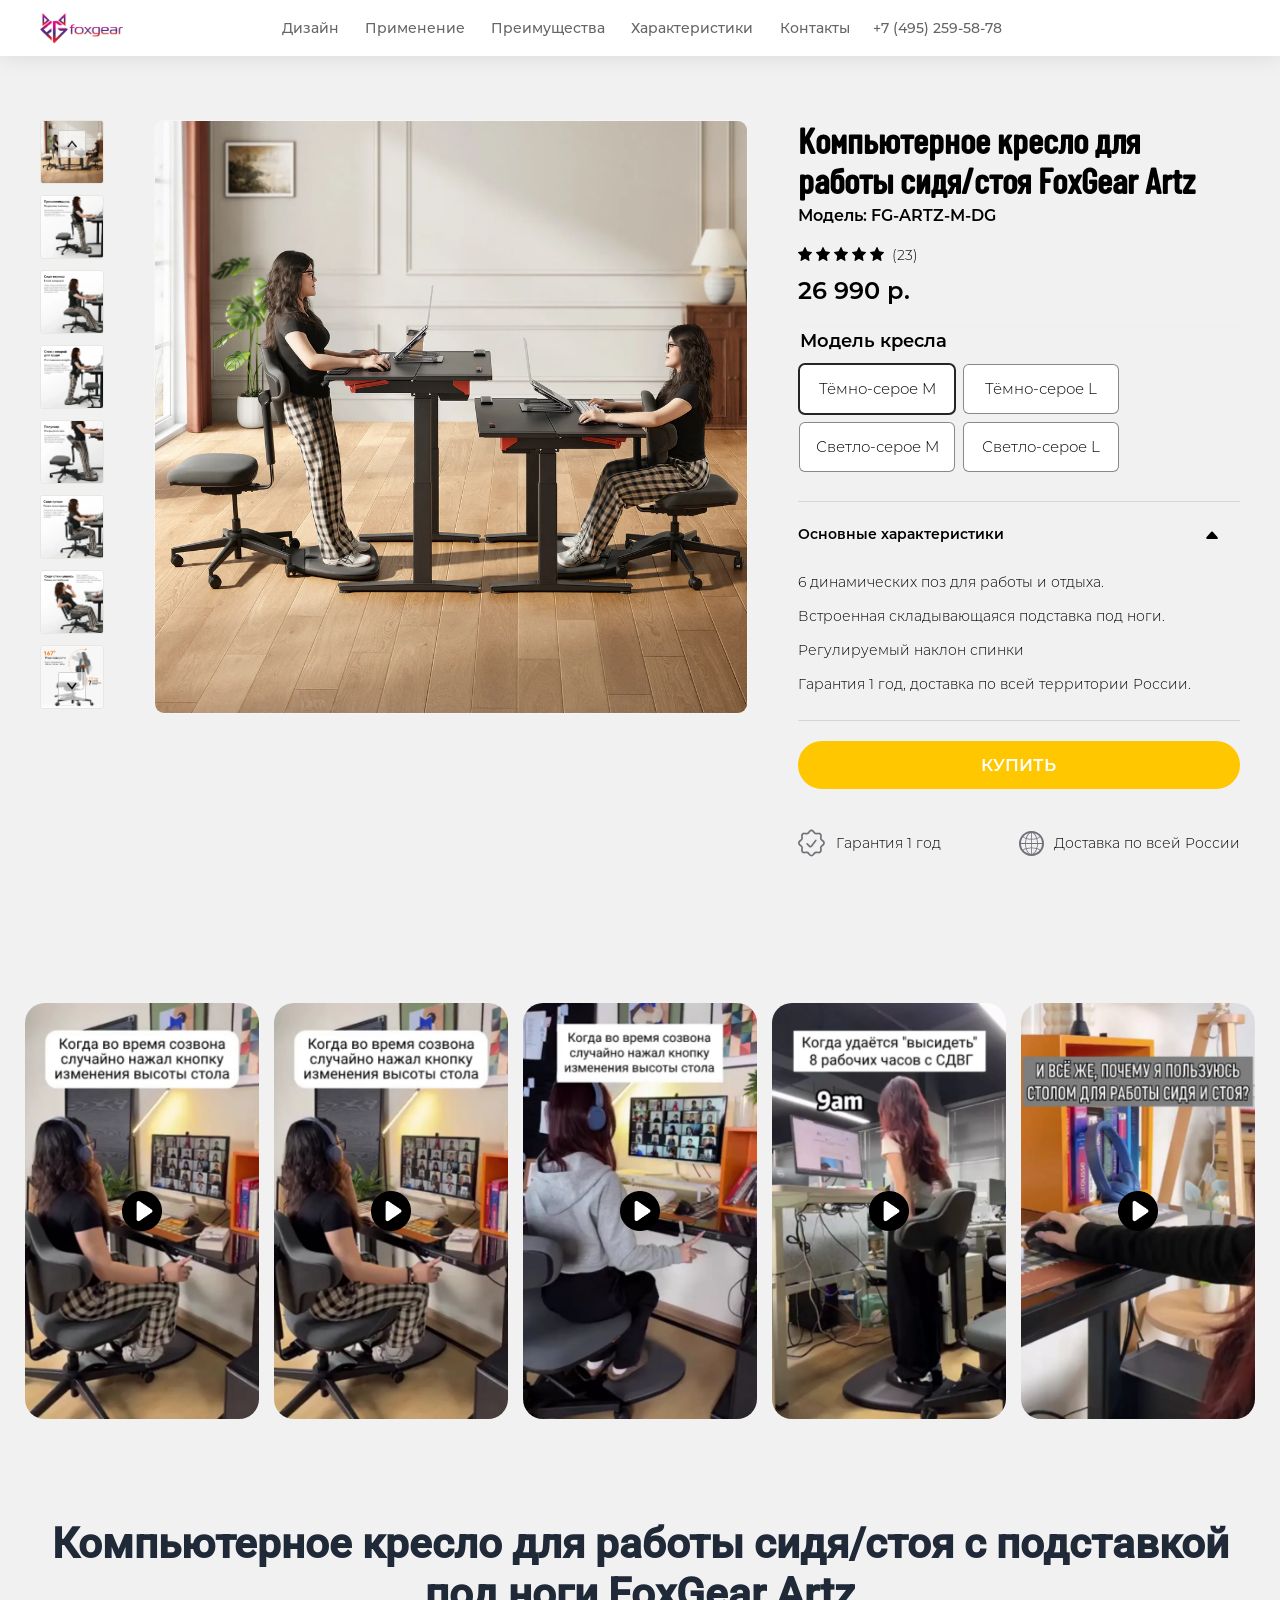
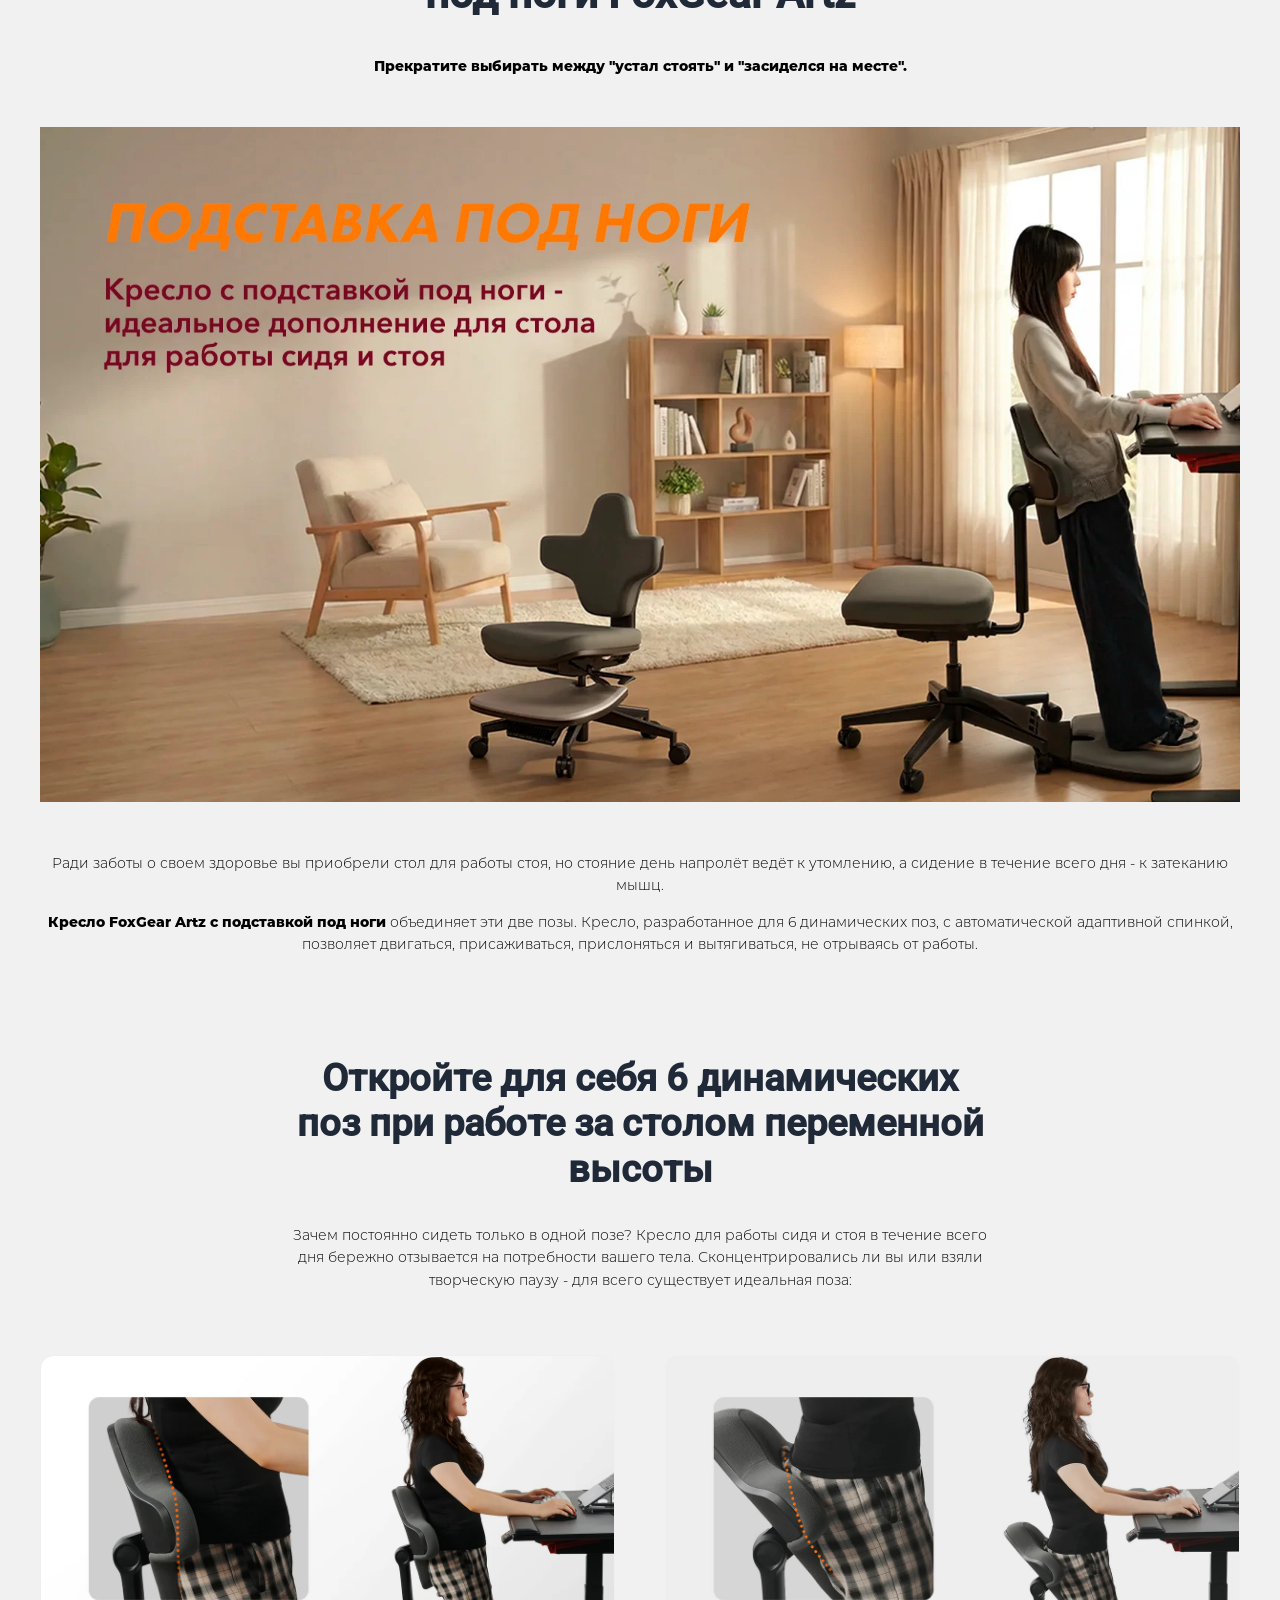
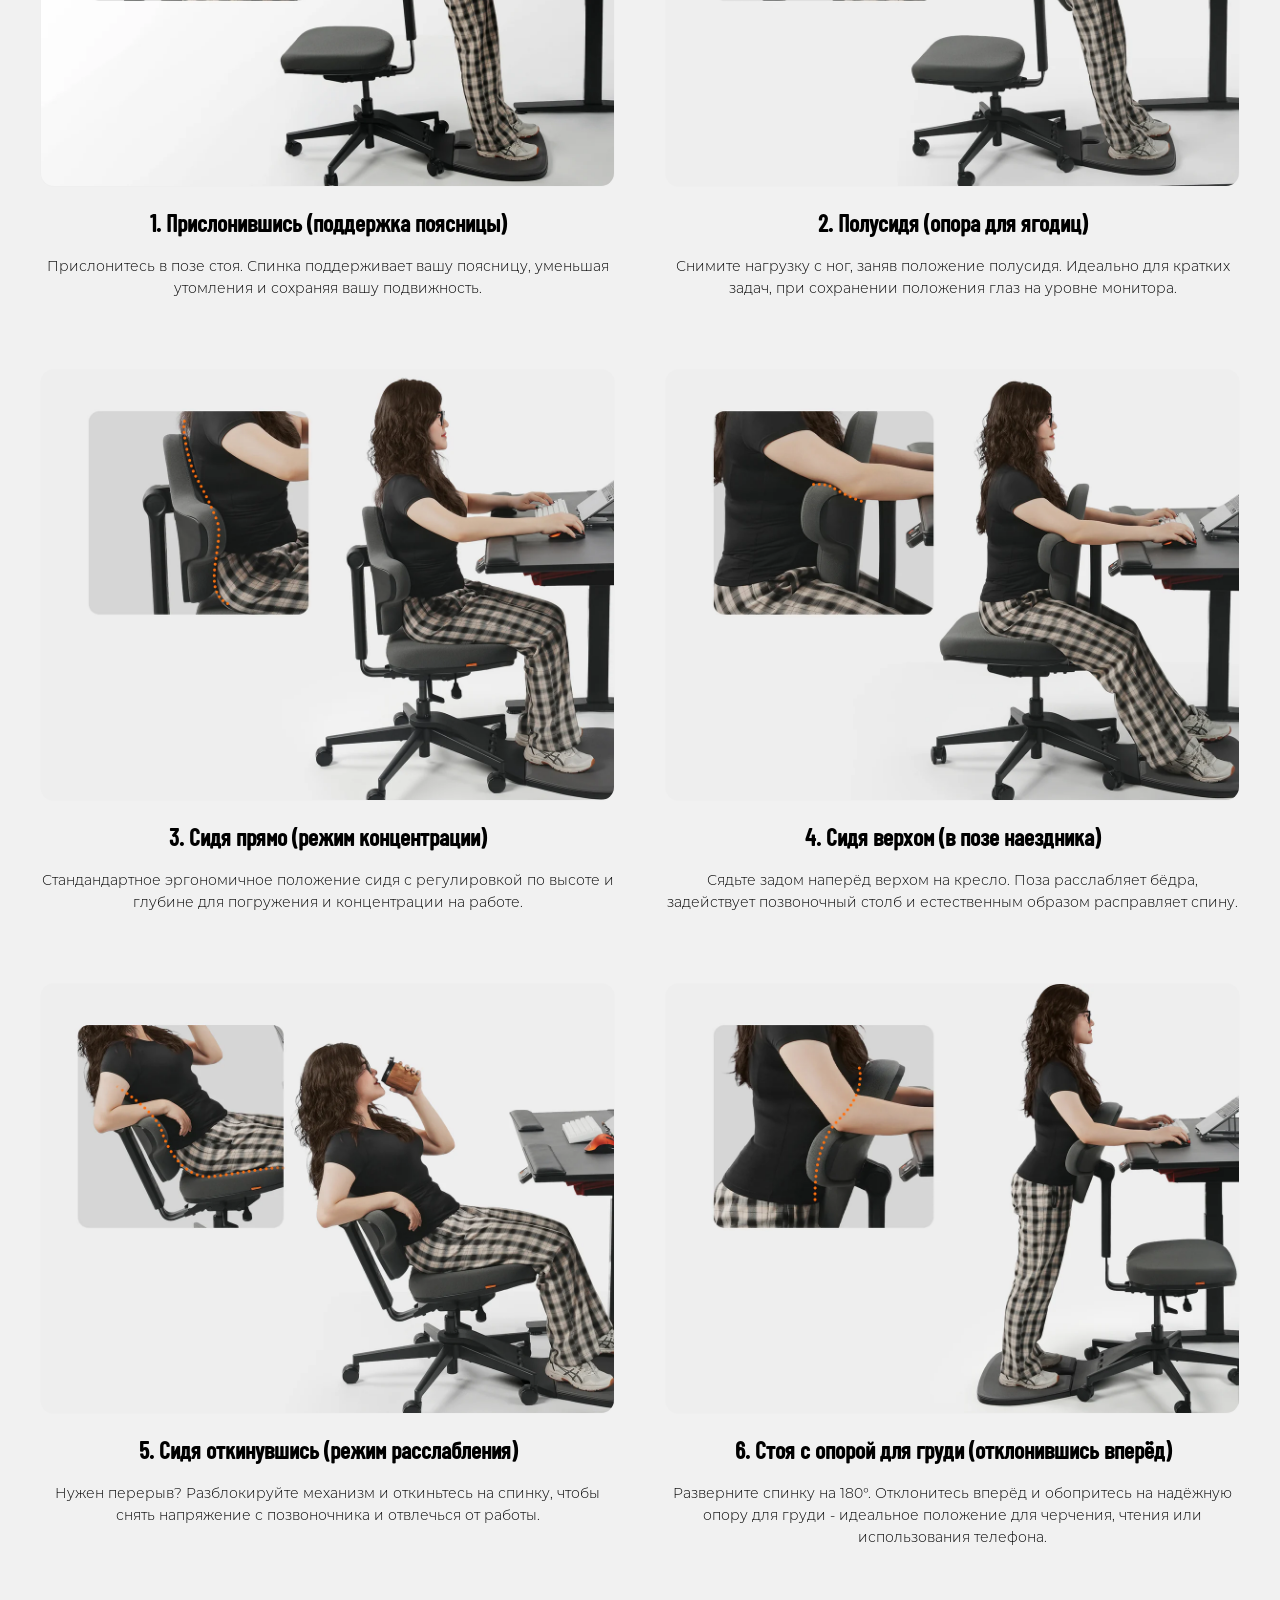
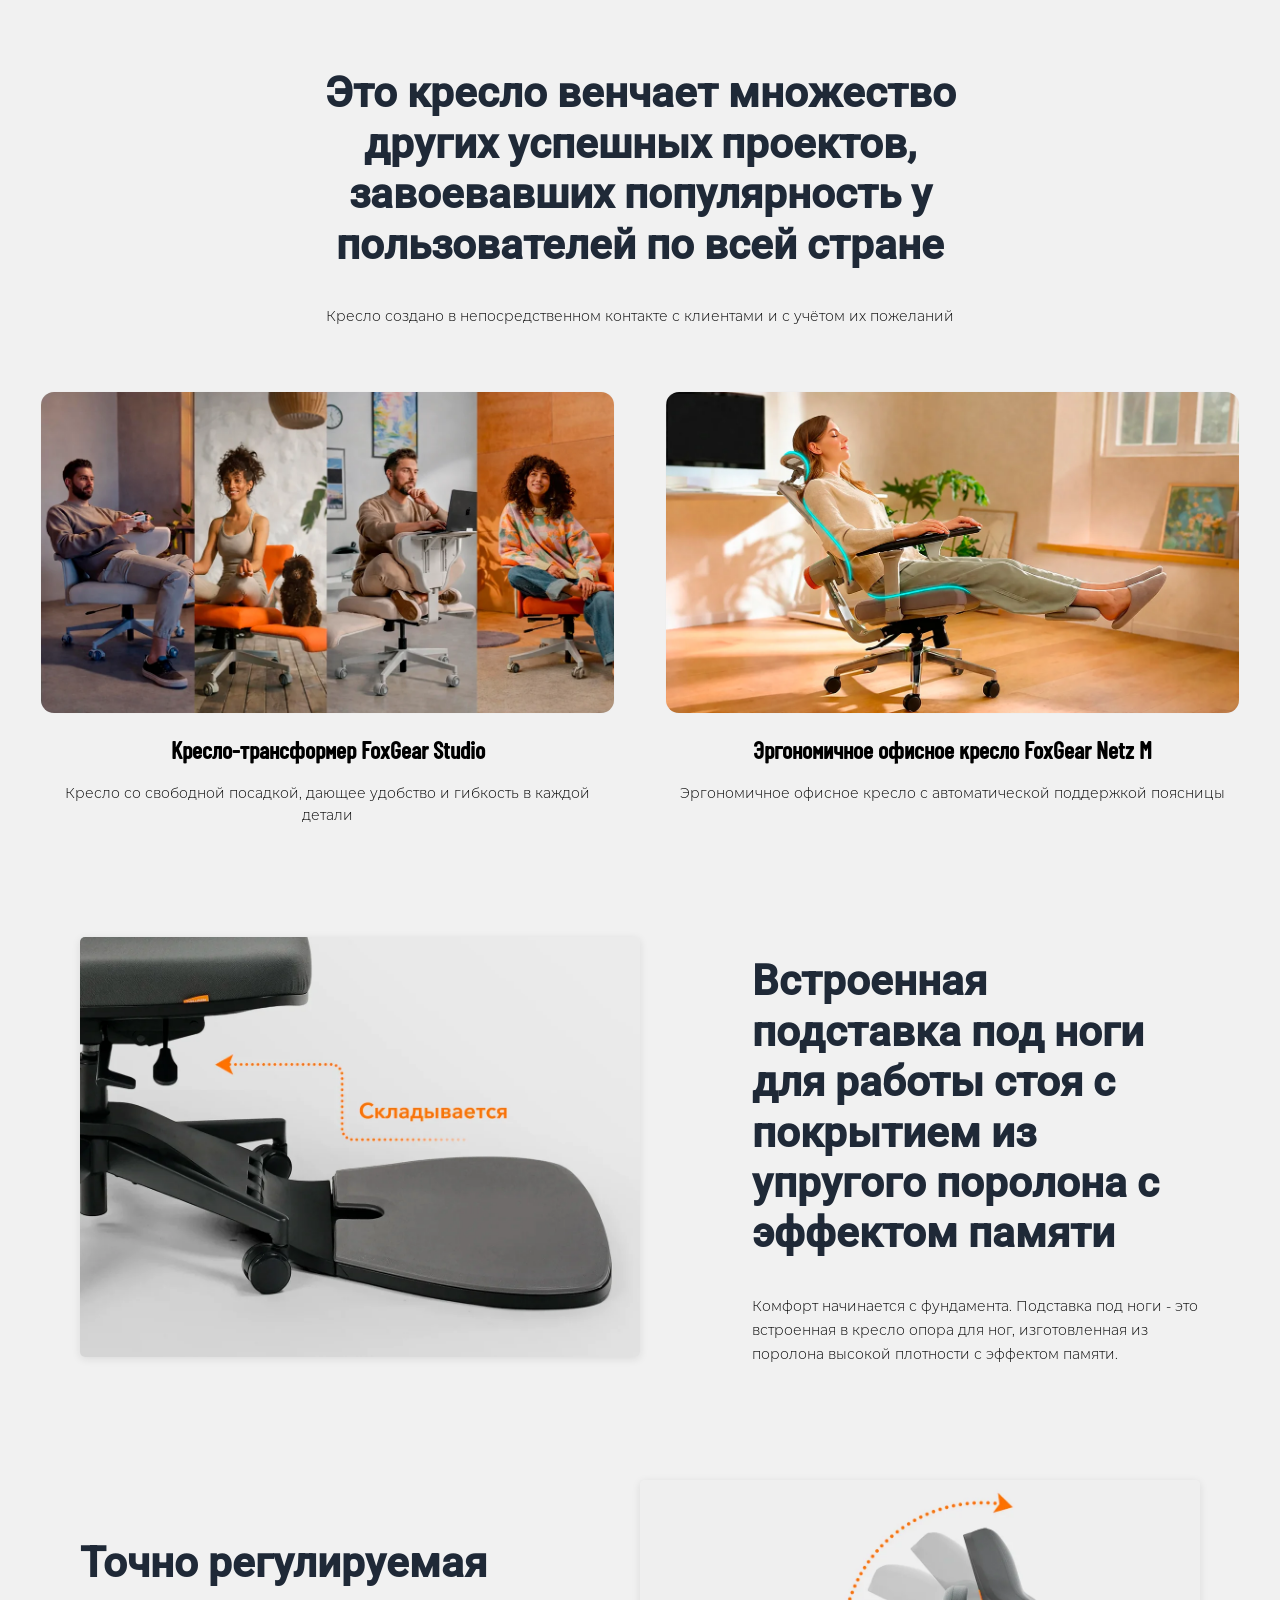
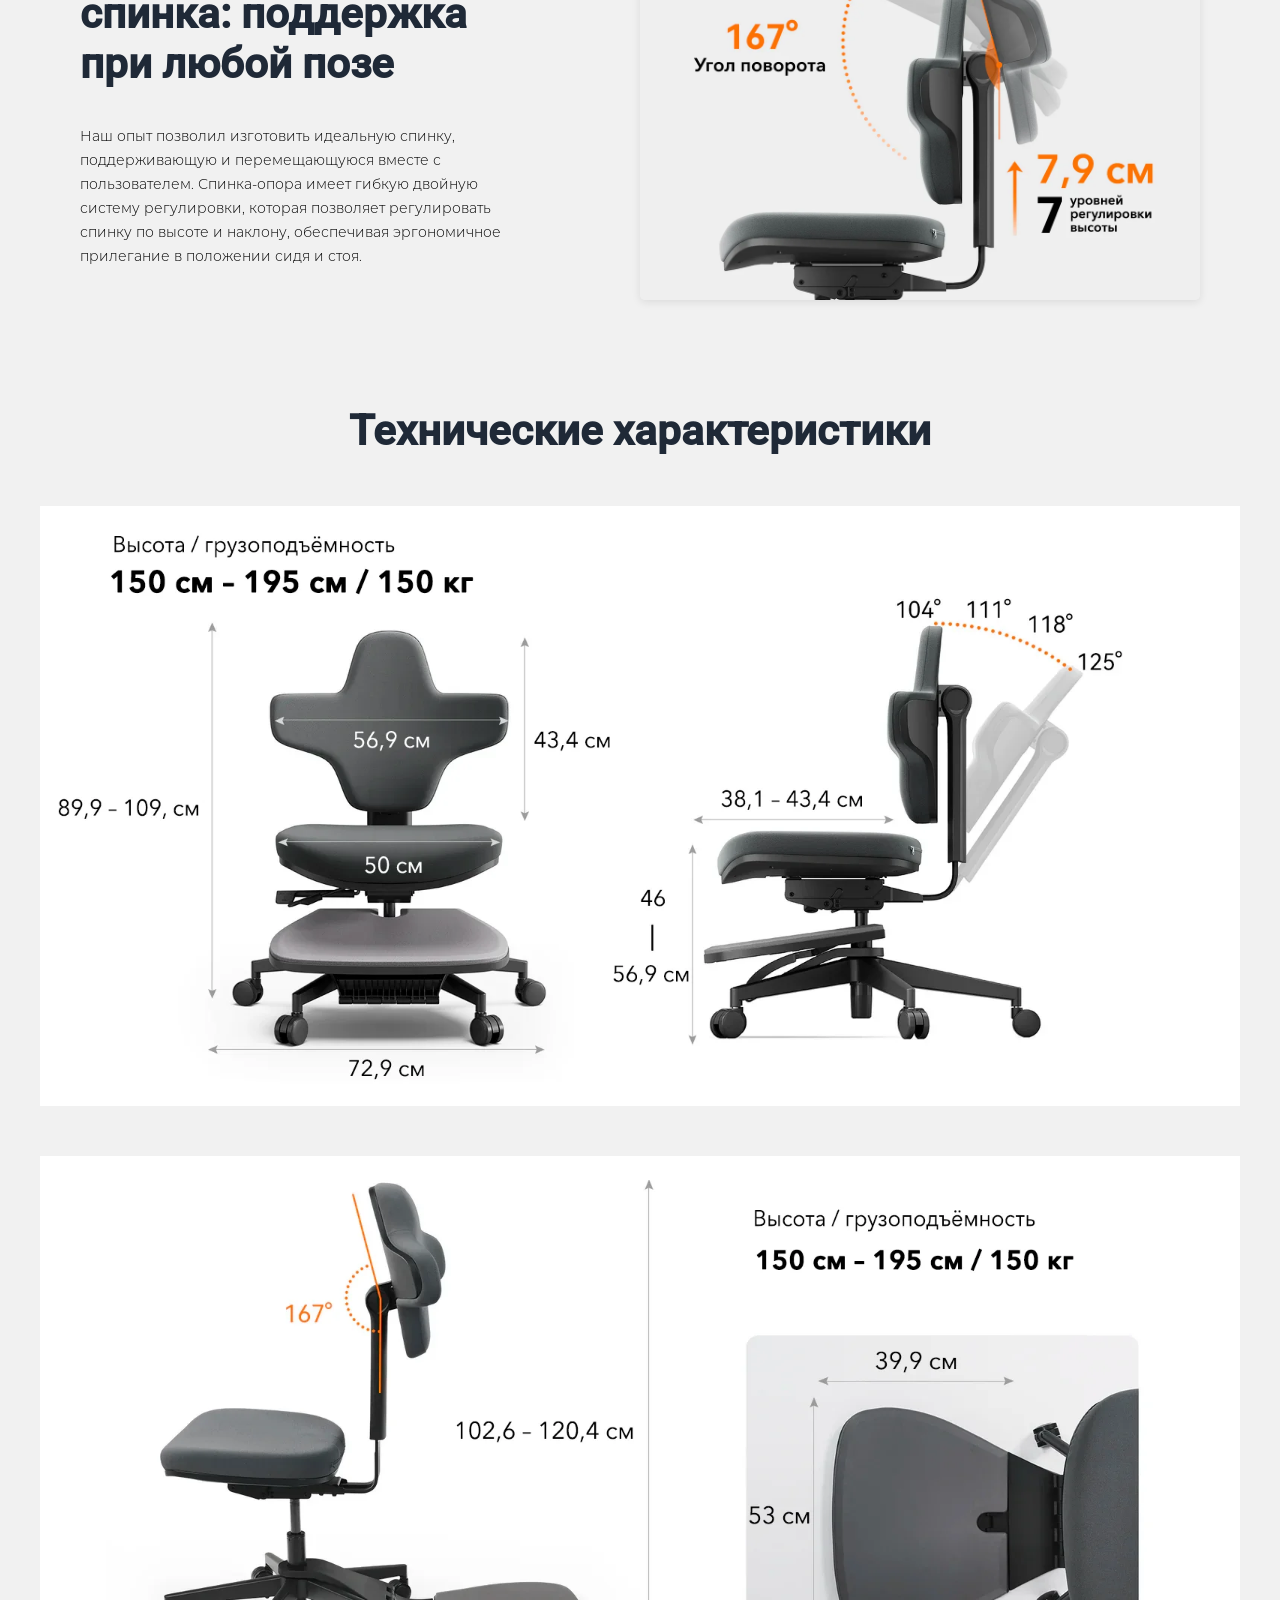
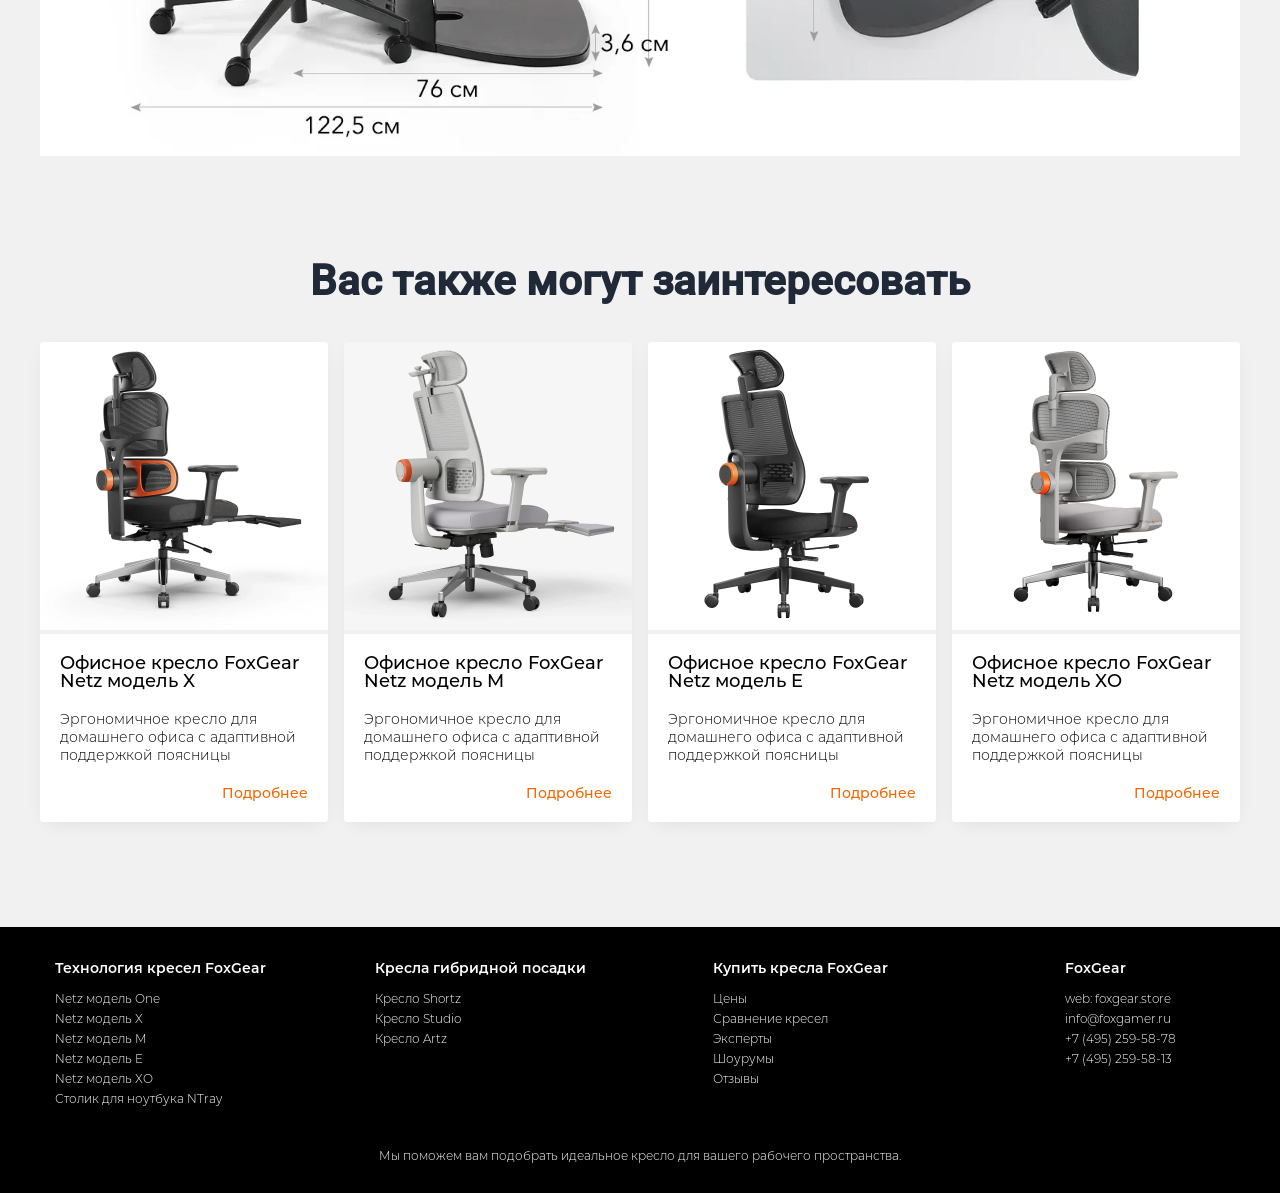
==== commit b44b3199: "feat: video translation done" ====
--- a/index.html
+++ b/index.html
@@ -324,51 +324,71 @@
             <div class="video-slider">
                 <div class="video-slider__videos owl-carousel">
                     <div class="video video-slider__video">
-                        <video class="video__player" poster="images/preview/01.webp" playsinline>
-                            <source src="videos/01.mp4" type="video/mp4">
-                            <source src="videos/01.webm" type="video/webm">
-                            Ваш браузер не поддерживает видео
-                        </video>
-                        <div class="video__playbutton"></div>
+                        <a data-fslightbox="gallery"
+                            data-video-poster="images/preview/01.webp"
+                            data-type="video"
+                            data-autoplay
+                            data-width="1000px"
+                            data-height="500px"
+                            href="videos/01.webm">
+                            <div class="video__playbutton"></div>
+                            <img src="images/preview/01.webp" alt="Кресло FoxGear Artz">
+                        </a>
                     </div>
                     <div class="video video-slider__video">
-                        <video class="video__player" poster="images/preview/02.webp" playsinline>
-                            <source src="videos/02.mp4" type="video/mp4">
-                            <source src="videos/02.webm" type="video/webm">
-                            Ваш браузер не поддерживает видео
-                        </video>
-                        <div class="video__playbutton"></div>
+                        <a data-fslightbox="gallery"
+                            data-video-poster="images/preview/02.webp"
+                            data-type="video"
+                            data-autoplay
+                            data-width="1000"
+                            data-height="500"
+                            href="videos/02.webm">
+                            <div class="video__playbutton"></div>
+                            <img src="images/preview/02.webp" alt="Кресло FoxGear Artz">
+                        </a>
                     </div>
                     <div class="video video-slider__video">
-                        <video class="video__player" poster="images/preview/03.webp" playsinline>
-                            <source src="videos/03.mp4" type="video/mp4">
-                            <source src="videos/03.webm" type="video/webm">
-                            Ваш браузер не поддерживает видео
-                        </video>
-                        <div class="video__playbutton"></div>
+                        <a data-fslightbox="gallery"
+                            data-video-poster="images/preview/03.webp"
+                            data-type="video"
+                            data-autoplay
+                            data-width="1000"
+                            data-height="500"
+                            href="videos/03.webm">
+                            <div class="video__playbutton"></div>
+                            <img src="images/preview/03.webp" alt="Кресло FoxGear Artz">
+                        </a>
                     </div>
                     <div class="video video-slider__video">
-                        <video class="video__player" poster="images/preview/04.webp" playsinline>
-                            <source src="videos/04.mp4" type="video/mp4">
-                            <source src="videos/04.webm" type="video/webm">
-                            Ваш браузер не поддерживает видео
-                        </video>
-                        <div class="video__playbutton"></div>
+                        <a data-fslightbox="gallery"
+                            data-video-poster="images/preview/04.webp"
+                            data-type="video"
+                            data-autoplay
+                            data-width="1000"
+                            data-height="500"
+                            href="videos/04.webm">
+                            <div class="video__playbutton"></div>
+                            <img src="images/preview/04.webp" alt="Кресло FoxGear Artz">
+                        </a>
                     </div>
                     <div class="video video-slider__video">
-                        <video class="video__player" poster="images/preview/05.webp" playsinline>
-                            <source src="videos/05.mp4" type="video/mp4">
-                            <source src="videos/05.webm" type="video/webm">
-                            Ваш браузер не поддерживает видео
-                        </video>
-                        <div class="video__playbutton"></div>
+                        <a data-fslightbox="gallery"
+                            data-video-poster="images/preview/05.webp"
+                            data-type="video"
+                            data-autoplay
+                            data-width="1000"
+                            data-height="500"
+                            href="videos/05.webm">
+                            <div class="video__playbutton"></div>
+                            <img src="images/preview/05.webp" alt="Кресло FoxGear Artz">
+                        </a>
                     </div>
                 </div>
             </div>
         </div>
         <div class="wrapper">
             <section class="section" id="design">
-                <h2 class="section-title">Компьютерное кресло для работы сидя/стоя с подставкой под ноги FoxGear ARTZ</h2>
+                <h2 class="section-title">Компьютерное кресло для работы сидя/стоя с подставкой под ноги FoxGear Artz</h2>
                 <p class="p_centered p_bold">Прекратите выбирать между "устал стоять" и "засиделся на месте".</p>
                 <div class="block-image">
                     <picture>
@@ -826,12 +846,12 @@
 
     <script src="scripts/util/jquery-3.7.1.min.js"></script>
     <script src="scripts/util/owl.carousel.min.js"></script>
+    <script src="scripts/util/fslightbox.js"></script>
     <script src="scripts/menu-mobile.js"></script>
     <script src="scripts/back-to-top.js"></script>
     <script src="scripts/carousels.js"></script>
     <script src="scripts/accordion.js"></script>
     <script src="scripts/hero-single.js"></script>
-    <script src="scripts/video.js"></script>
     <script src="scripts/popup.js"></script>
     <script src="scripts/back-to-top.js"></script>
 
--- a/css/pages/index.css
+++ b/css/pages/index.css
@@ -59,27 +59,10 @@
     padding: 0 55px;
 }
 
-.flex-image-text {
-    margin-bottom: 40px;
-}
-
-.single-slider {
-    margin: 0 auto;
-}
-
 .video-slider {
     width: 100%;
     max-width: var(--content-width, 1230px);
     margin-top: 100px;
-}
-
-.tiles-images {
-    margin: 50px -5px;
-    padding-top: 100px;
-}
-
-.comparison-images {
-    margin-bottom: 30px;
 }
 
 .section {
@@ -92,29 +75,8 @@
     min-width: 154px;
 }
 
-.section-title-page {
-    margin-bottom: 20px;
-}
-
-.section-p_center {
-    margin: 0;
-}
-
-.section-p_limited {
-    display: block;
-    max-width: 700px;
-    margin-left: auto;
-    margin-right: auto;
-
-    text-align: center;
-}
-
 .block-image {
     margin-top: 50px;
-}
-
-.tech-specs {
-    margin: 0 auto 100px;
 }
 
 .grid-image-text {
@@ -137,6 +99,12 @@
     .main {
         padding-top: 70px;
     }
+}
+
+.video-slider__video:hover {
+    box-shadow: 0 0 10px rgba(1, 1, 1, 0.4);
+
+    transition: all 0.3s ease;
 }
 
 @media screen and (max-width: 1440px) {
@@ -209,7 +177,6 @@
         margin-top: 40px;
     }
 
-
     .mt-100 {
         margin-top: 40px;
     }
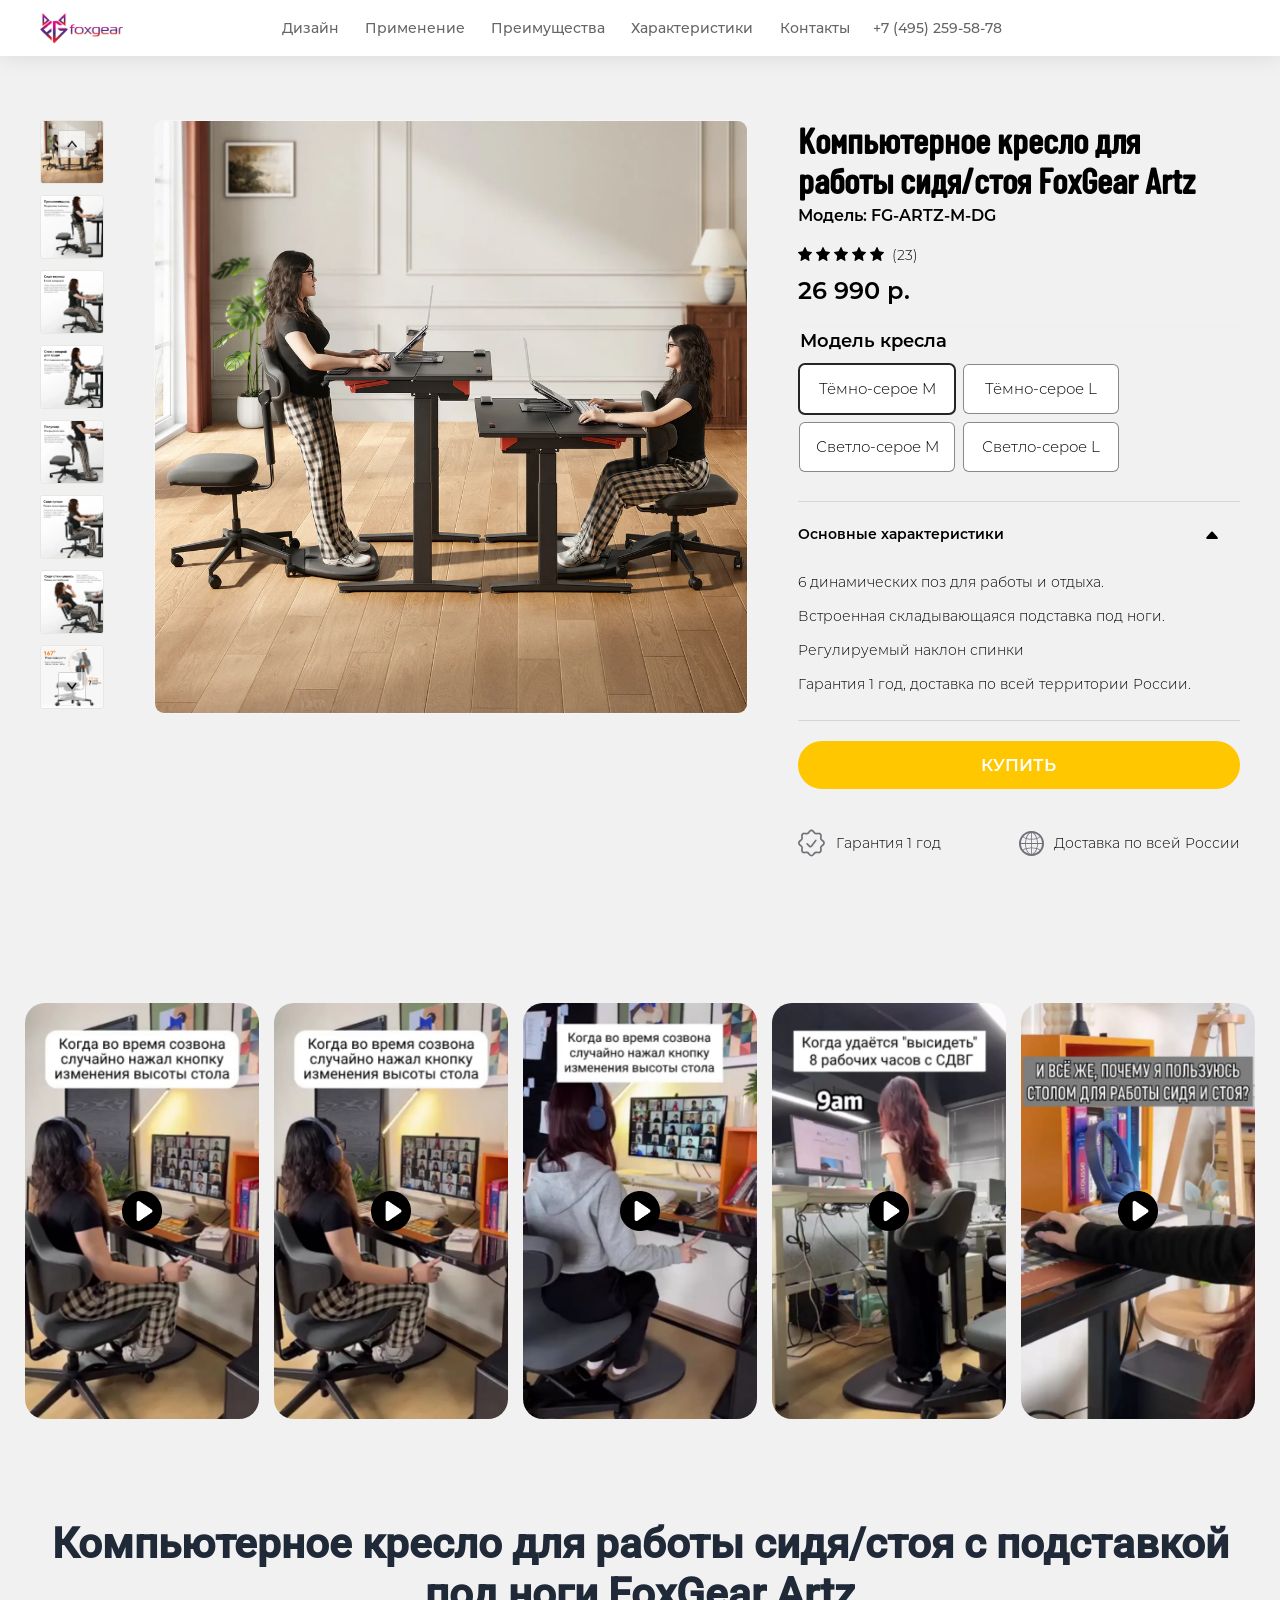
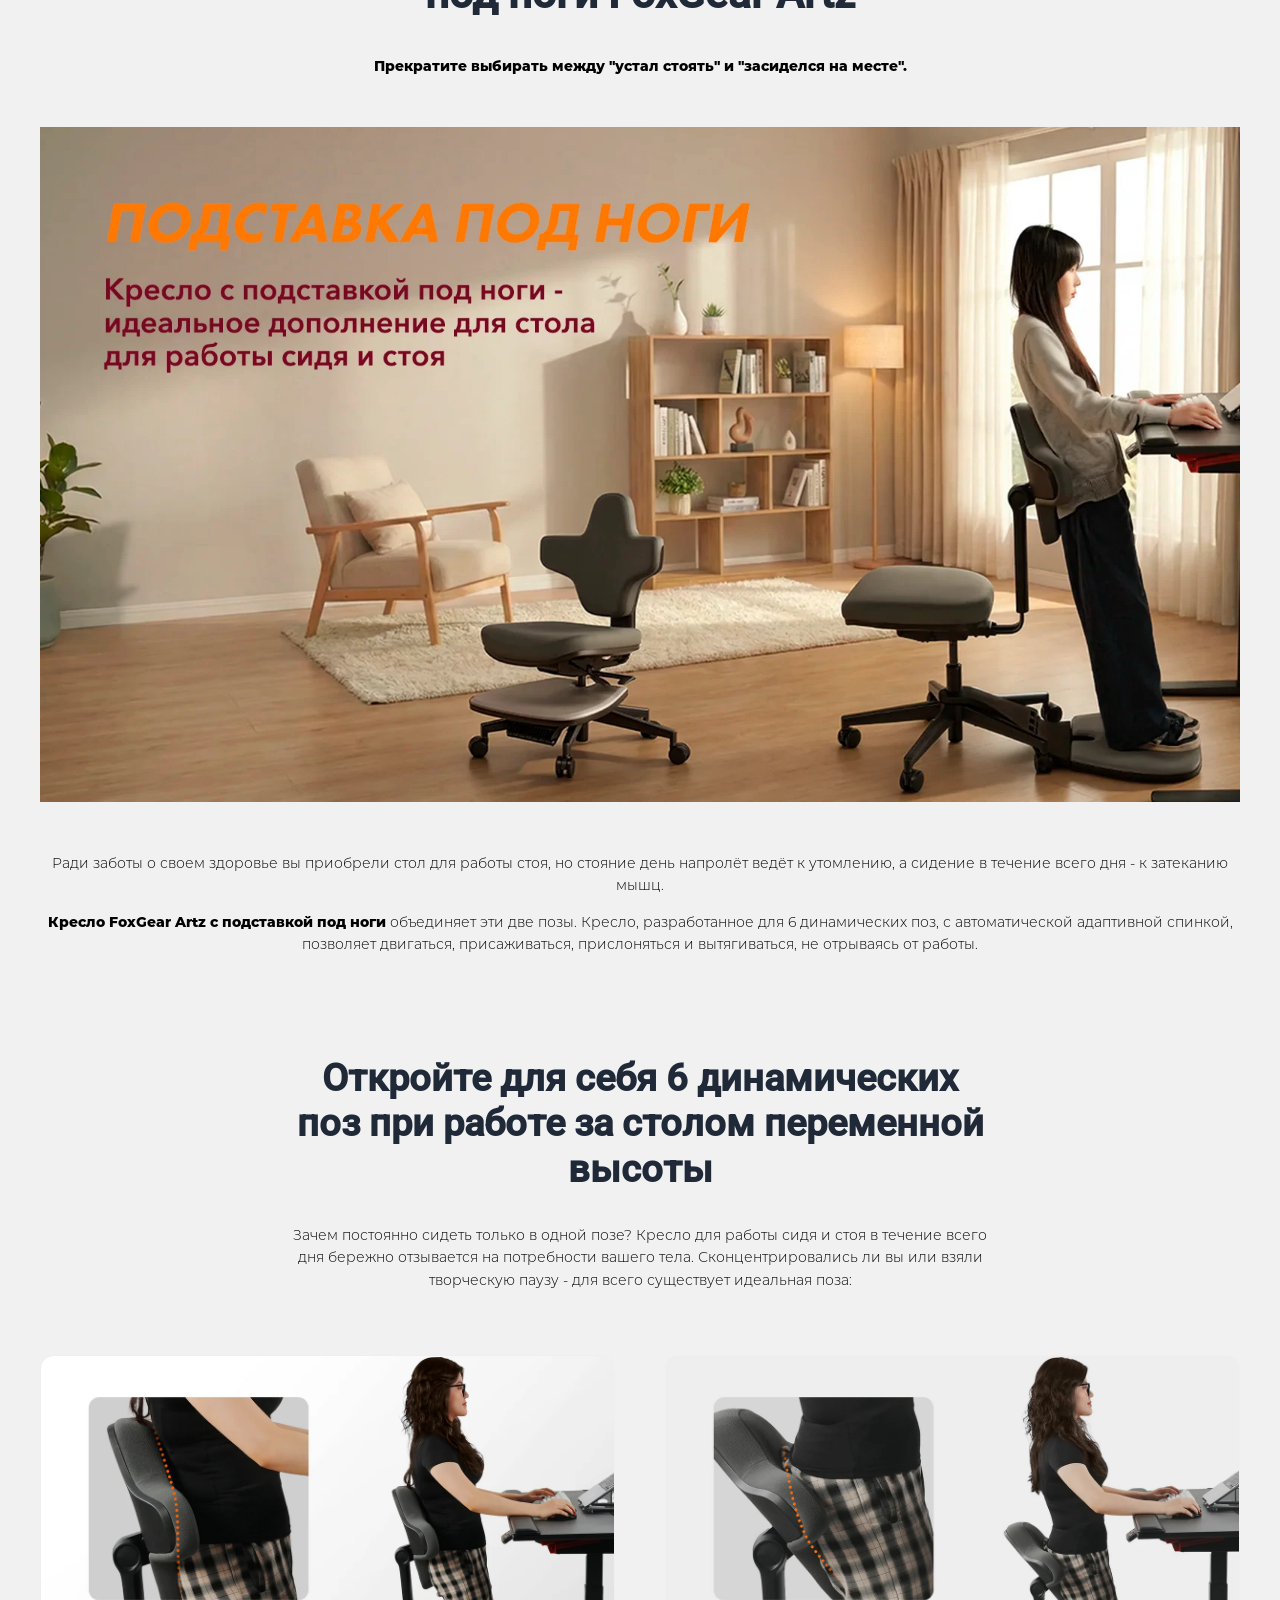
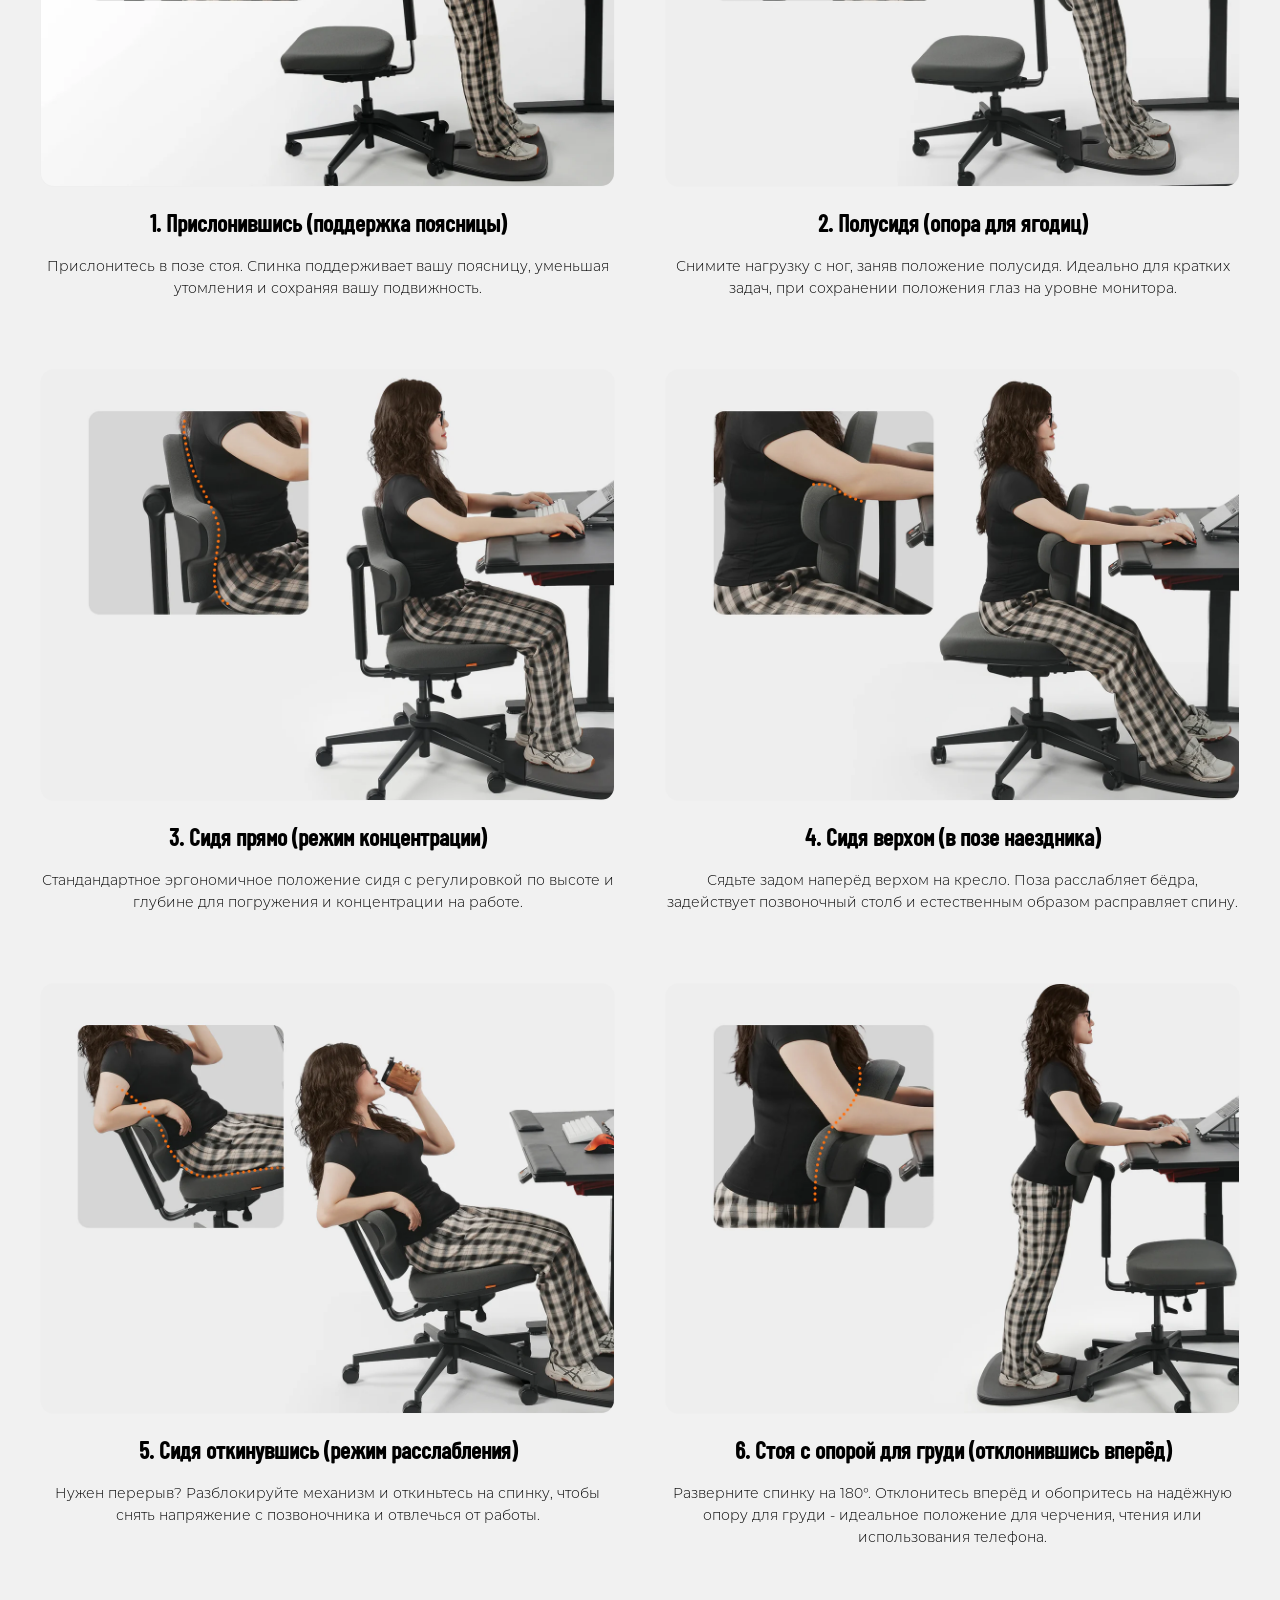
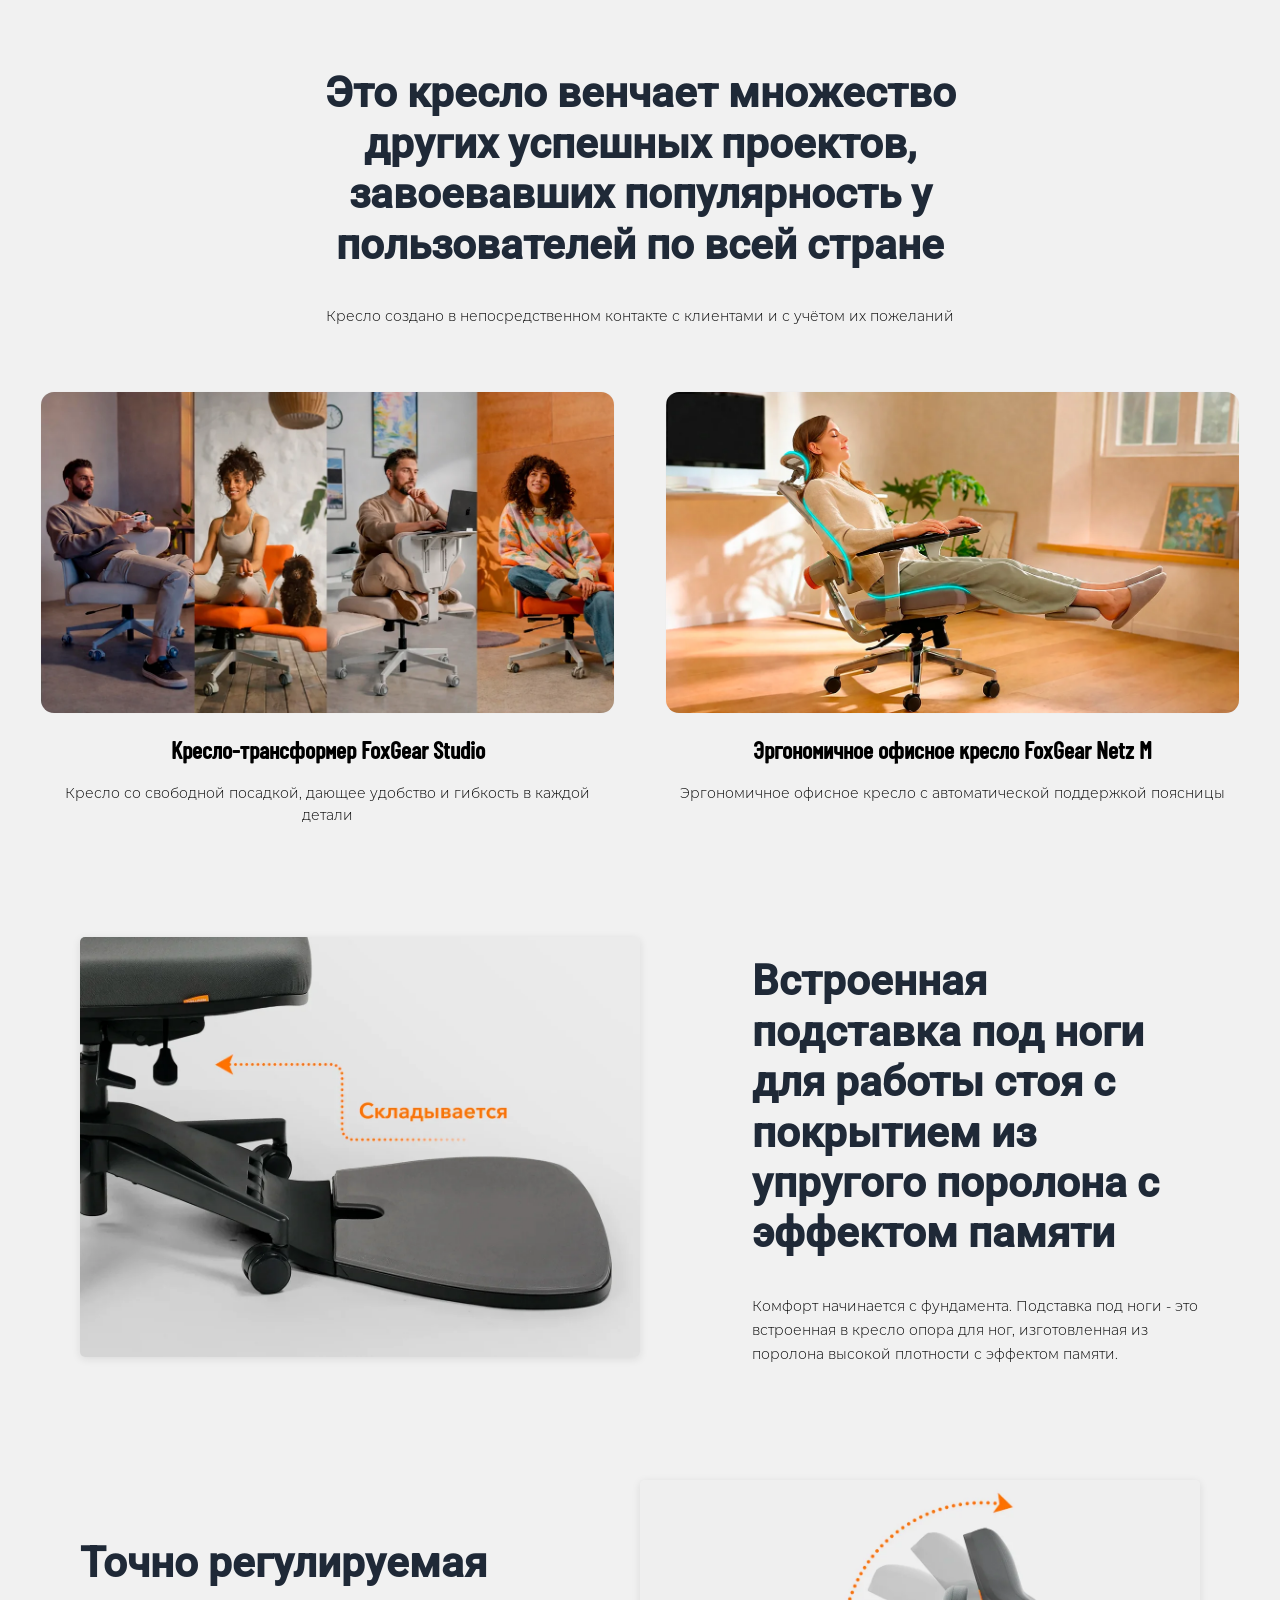
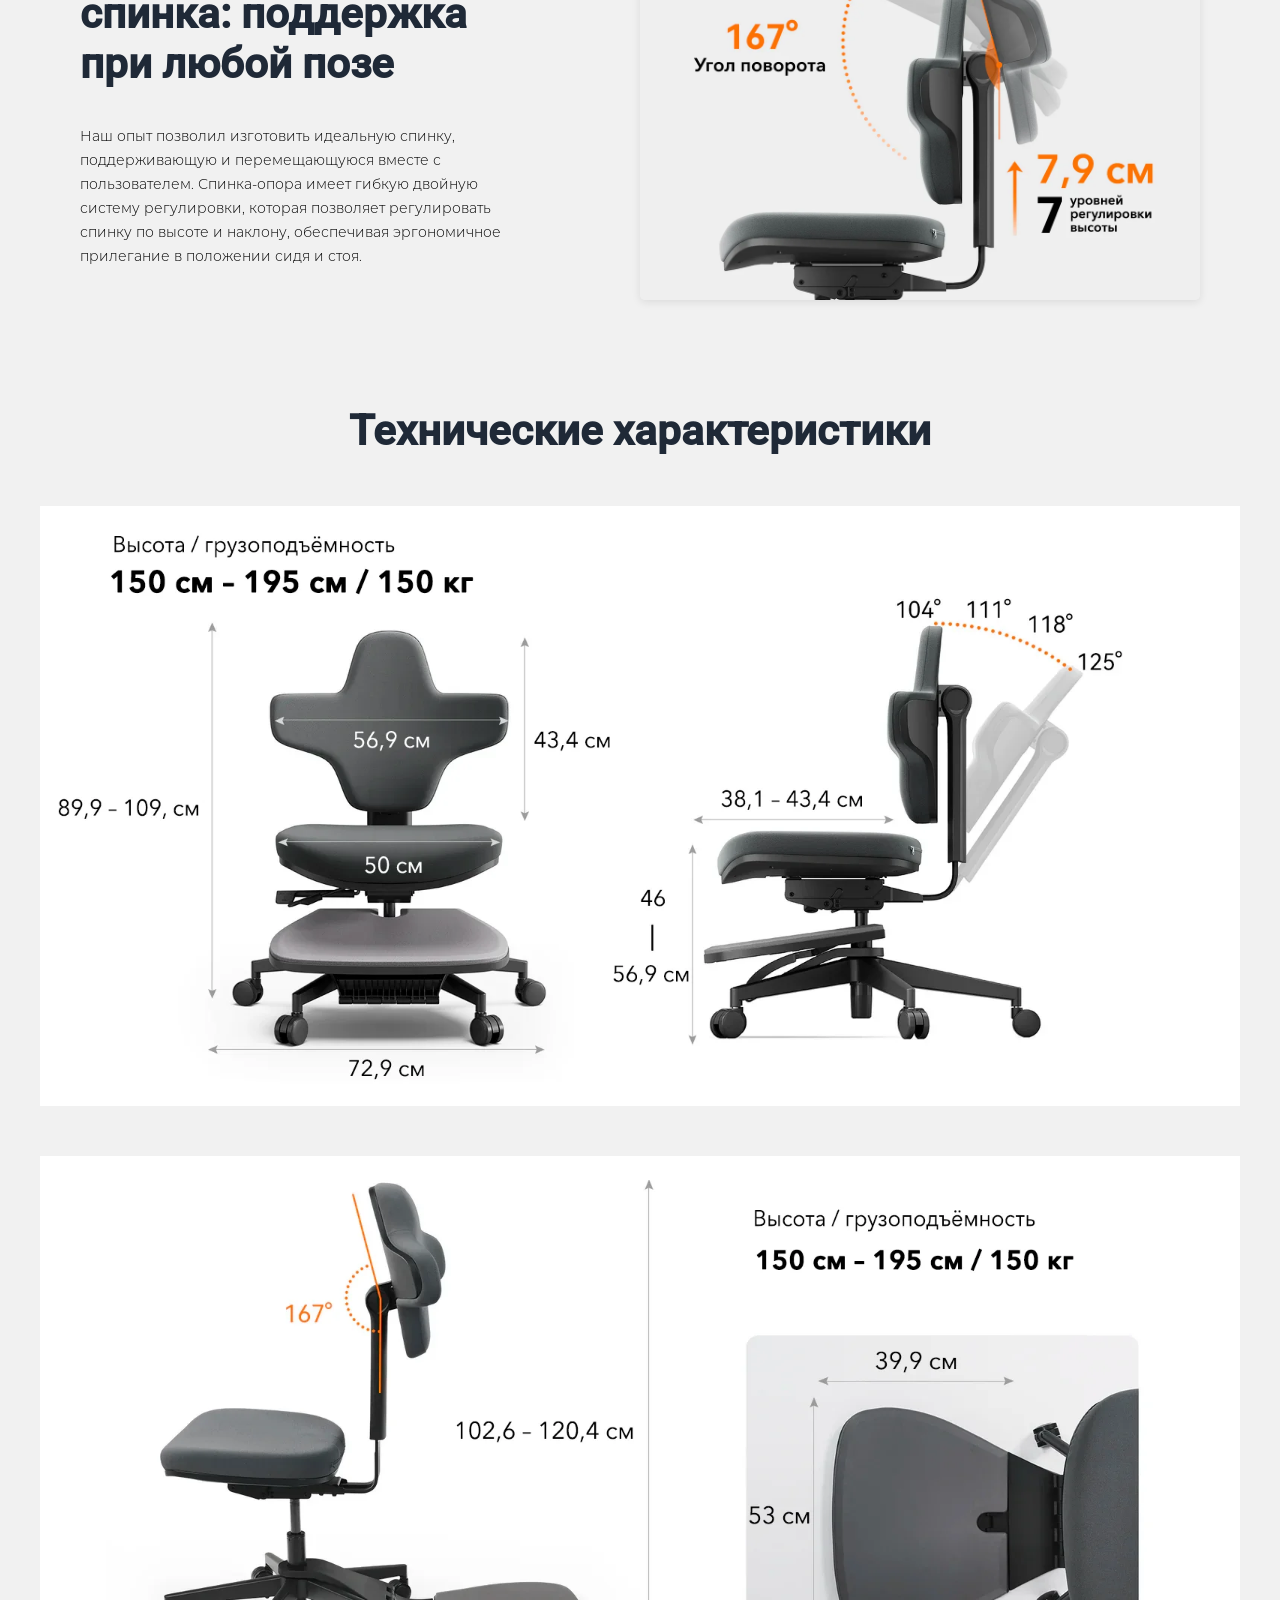
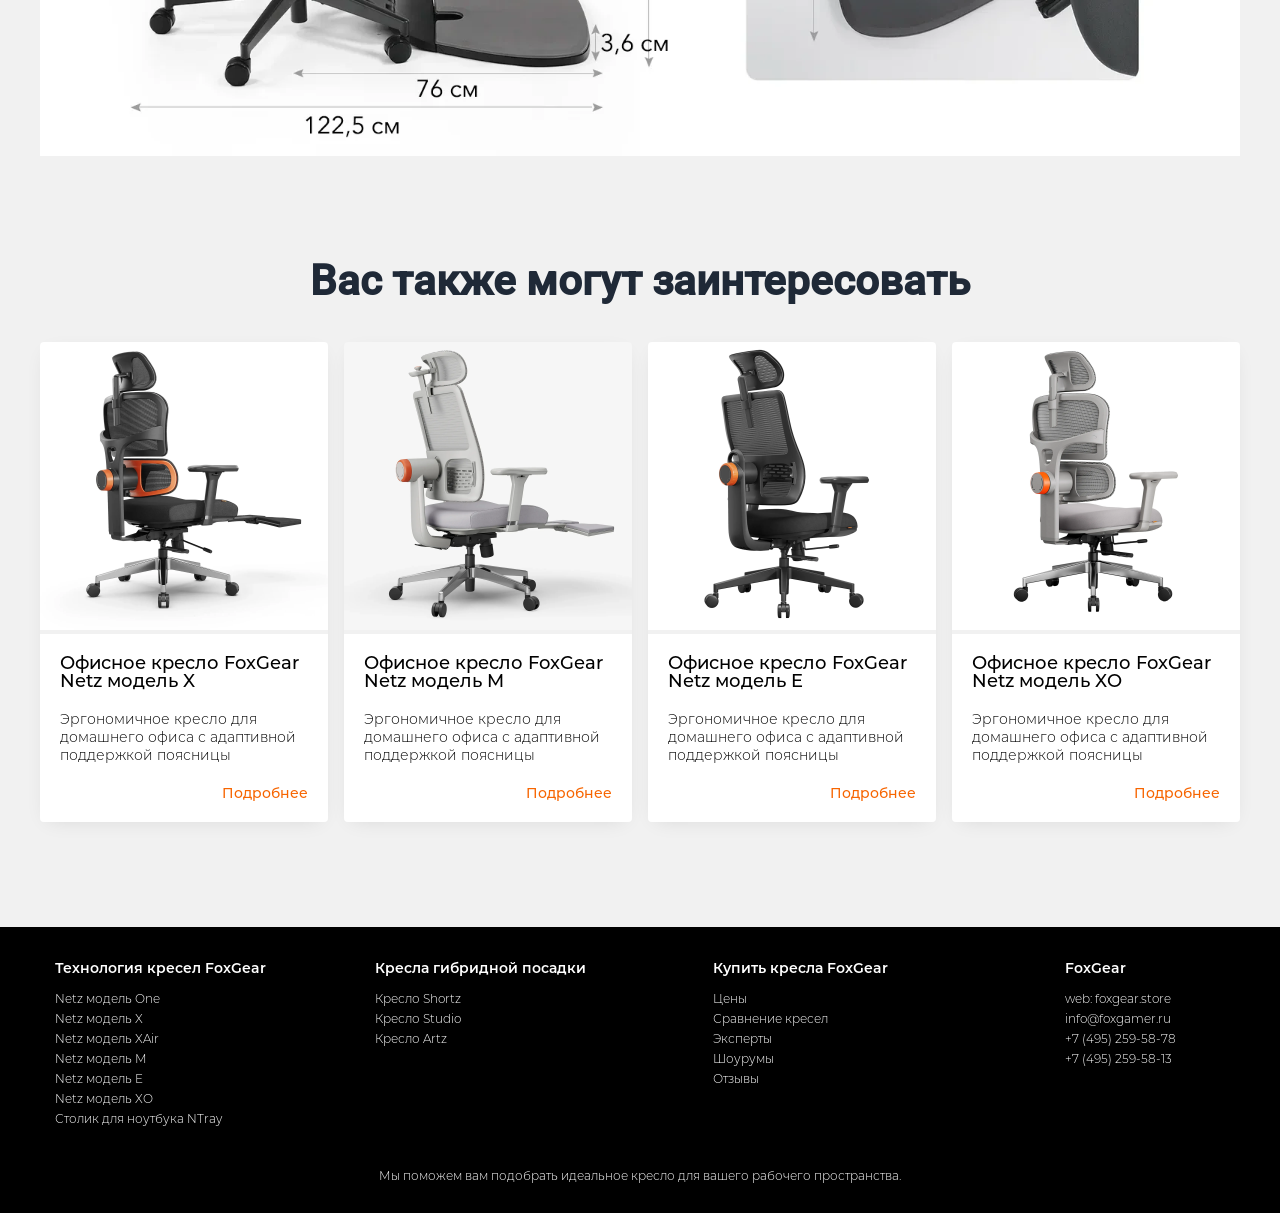
==== commit 72d39354: "feat: new footer menu item added" ====
--- a/index.html
+++ b/index.html
@@ -146,8 +146,7 @@
                     </a>
                 </li>
                 <li class="menu-mobile__item">
-                    <a class="menu-mobile__item-link" href="#advantages"
-                        title="Преимущества кресла FoxGear Artz">
+                    <a class="menu-mobile__item-link" href="#advantages" title="Преимущества кресла FoxGear Artz">
                         <div class="menu-mobile__item-title">
                             Преимущества
                         </div>
@@ -198,6 +197,44 @@
                                 title="Кресло FoxGear Artz" data-index="6">
                             <img class="hero-single__gallery-image" src="images/about/08.webp"
                                 title="Кресло FoxGear Artz" data-index="7">
+                            <img class="hero-single__gallery-image" src="images/about/09.webp"
+                                title="Кресло FoxGear Artz" data-index="8">
+                            <img class="hero-single__gallery-image" src="images/about/10.webp"
+                                title="Кресло FoxGear Artz" data-index="9">
+                            <img class="hero-single__gallery-image" src="images/about/11.webp"
+                                title="Кресло FoxGear Artz" data-index="10">
+                            <img class="hero-single__gallery-image" src="images/about/12.webp"
+                                title="Кресло FoxGear Artz" data-index="11">
+                            <img class="hero-single__gallery-image" src="images/about/13.webp"
+                                title="Кресло FoxGear Artz" data-index="12">
+                            <img class="hero-single__gallery-image" src="images/about/14.webp"
+                                title="Кресло FoxGear Artz" data-index="13">
+                            <img class="hero-single__gallery-image" src="images/about/15.webp"
+                                title="Кресло FoxGear Artz" data-index="14">
+                            <img class="hero-single__gallery-image" src="images/about/16.webp"
+                                title="Кресло FoxGear Artz" data-index="15">
+                            <img class="hero-single__gallery-image" src="images/about/17.webp"
+                                title="Кресло FoxGear Artz" data-index="16">
+                            <img class="hero-single__gallery-image" src="images/about/18.webp"
+                                title="Кресло FoxGear Artz" data-index="17">
+                            <img class="hero-single__gallery-image" src="images/about/19.webp"
+                                title="Кресло FoxGear Artz" data-index="18">
+                            <img class="hero-single__gallery-image" src="images/about/20.webp"
+                                title="Кресло FoxGear Artz" data-index="19">
+                            <img class="hero-single__gallery-image" src="images/about/21.webp"
+                                title="Кресло FoxGear Artz" data-index="20">
+                            <img class="hero-single__gallery-image" src="images/about/22.webp"
+                                title="Кресло FoxGear Artz" data-index="21">
+                            <img class="hero-single__gallery-image" src="images/about/23.webp"
+                                title="Кресло FoxGear Artz" data-index="22">
+                            <img class="hero-single__gallery-image" src="images/about/24.webp"
+                                title="Кресло FoxGear Artz" data-index="23">
+                            <img class="hero-single__gallery-image" src="images/about/25.webp"
+                                title="Кресло FoxGear Artz" data-index="24">
+                            <img class="hero-single__gallery-image" src="images/about/26.webp"
+                                title="Кресло FoxGear Artz" data-index="25">
+                            <img class="hero-single__gallery-image" src="images/about/27.webp"
+                                title="Кресло FoxGear Artz" data-index="26">
                         </div>
                     </div>
                     <div class="hero-single__images owl-carousel owl-theme">
@@ -224,6 +261,63 @@
                         </div>
                         <div class="hero-single__image">
                             <img class="hero-single__img" src="images/about/08.webp" title="Кресло FoxGear Artz">
+                        </div>
+                        <div class="hero-single__image">
+                            <img class="hero-single__img" src="images/about/09.webp" title="Кресло FoxGear Artz">
+                        </div>
+                        <div class="hero-single__image">
+                            <img class="hero-single__img" src="images/about/10.webp" title="Кресло FoxGear Artz">
+                        </div>
+                        <div class="hero-single__image">
+                            <img class="hero-single__img" src="images/about/11.webp" title="Кресло FoxGear Artz">
+                        </div>
+                        <div class="hero-single__image">
+                            <img class="hero-single__img" src="images/about/12.webp" title="Кресло FoxGear Artz">
+                        </div>
+                        <div class="hero-single__image">
+                            <img class="hero-single__img" src="images/about/13.webp" title="Кресло FoxGear Artz">
+                        </div>
+                        <div class="hero-single__image">
+                            <img class="hero-single__img" src="images/about/14.webp" title="Кресло FoxGear Artz">
+                        </div>
+                        <div class="hero-single__image">
+                            <img class="hero-single__img" src="images/about/15.webp" title="Кресло FoxGear Artz">
+                        </div>
+                        <div class="hero-single__image">
+                            <img class="hero-single__img" src="images/about/16.webp" title="Кресло FoxGear Artz">
+                        </div>
+                        <div class="hero-single__image">
+                            <img class="hero-single__img" src="images/about/17.webp" title="Кресло FoxGear Artz">
+                        </div>
+                        <div class="hero-single__image">
+                            <img class="hero-single__img" src="images/about/18.webp" title="Кресло FoxGear Artz">
+                        </div>
+                        <div class="hero-single__image">
+                            <img class="hero-single__img" src="images/about/19.webp" title="Кресло FoxGear Artz">
+                        </div>
+                        <div class="hero-single__image">
+                            <img class="hero-single__img" src="images/about/20.webp" title="Кресло FoxGear Artz">
+                        </div>
+                        <div class="hero-single__image">
+                            <img class="hero-single__img" src="images/about/21.webp" title="Кресло FoxGear Artz">
+                        </div>
+                        <div class="hero-single__image">
+                            <img class="hero-single__img" src="images/about/22.webp" title="Кресло FoxGear Artz">
+                        </div>
+                        <div class="hero-single__image">
+                            <img class="hero-single__img" src="images/about/23.webp" title="Кресло FoxGear Artz">
+                        </div>
+                        <div class="hero-single__image">
+                            <img class="hero-single__img" src="images/about/24.webp" title="Кресло FoxGear Artz">
+                        </div>
+                        <div class="hero-single__image">
+                            <img class="hero-single__img" src="images/about/25.webp" title="Кресло FoxGear Artz">
+                        </div>
+                        <div class="hero-single__image">
+                            <img class="hero-single__img" src="images/about/26.webp" title="Кресло FoxGear Artz">
+                        </div>
+                        <div class="hero-single__image">
+                            <img class="hero-single__img" src="images/about/27.webp" title="Кресло FoxGear Artz">
                         </div>
                     </div>
                     <div class="panel-single hero-single__panel">
@@ -250,26 +344,26 @@
                                 <div class="form__radio-button">
                                     <input class="form__radio" type="radio" id="form__radio_m-dg" name="switch"
                                         value="FG-ARTZ-M-DG тёмно-серое M" checked>
-                                    <label class="form__label" for="form__radio_m-dg" data-model="FG-ARTZ-M-DG" data-price="26 990 р."
-                                        data-index="0">Тёмно-серое M</label>
+                                    <label class="form__label" for="form__radio_m-dg" data-model="FG-ARTZ-M-DG"
+                                        data-price="26 990 р." data-index="8">Тёмно-серое M</label>
                                 </div>
                                 <div class="form__radio-button">
                                     <input class="form__radio" type="radio" id="form__radio_l-dg" name="switch"
                                         value="FG-ARTZ-L-DG тёмно-серое L">
-                                    <label class="form__label" for="form__radio_l-dg" data-model="FG-ARTZ-L-DG" data-price="29 990 р."
-                                        data-index="0">Тёмно-серое L</label>
+                                    <label class="form__label" for="form__radio_l-dg" data-model="FG-ARTZ-L-DG"
+                                        data-price="29 990 р." data-index="16">Тёмно-серое L</label>
                                 </div>
                                 <div class="form__radio-button">
                                     <input class="form__radio" type="radio" id="form__radio_m-lg" name="switch"
                                         value="FG-ARTZ-M-LG светло-серое M">
-                                    <label class="form__label" for="form__radio_m-lg" data-model="FG-ARTZ-M-LG" data-price="26 990 р."
-                                        data-index="0">Светло-серое M</label>
+                                    <label class="form__label" for="form__radio_m-lg" data-model="FG-ARTZ-M-LG"
+                                        data-price="26 990 р." data-index="8">Светло-серое M</label>
                                 </div>
                                 <div class="form__radio-button">
                                     <input class="form__radio" type="radio" id="form__radio_l-lg" name="switch"
                                         value="FG-ARTZ-L-LG светло-серое L">
-                                    <label class="form__label" for="form__radio_l-lg" data-model="FG-ARTZ-L-LG" data-price="29 990 р."
-                                        data-index="0">Светло-серое L</label>
+                                    <label class="form__label" for="form__radio_l-lg" data-model="FG-ARTZ-L-LG"
+                                        data-price="29 990 р." data-index="16">Светло-серое L</label>
                                 </div>
                             </fieldset>
                             <div class="accordion panel-single__details">
@@ -297,8 +391,7 @@
                                     </div>
                                 </div>
                             </div>
-                            <button class="button button_buy" type="button"
-                                data-product="Кресло">КУПИТЬ</button>
+                            <button class="button button_buy" type="button" data-product="Кресло">КУПИТЬ</button>
                             <ul class="benefits form__benefits">
                                 <li class="benefits__benefit">
                                     <img class="benefits__image benefits__image_warranty"
@@ -324,61 +417,36 @@
             <div class="video-slider">
                 <div class="video-slider__videos owl-carousel">
                     <div class="video video-slider__video">
-                        <a data-fslightbox="gallery"
-                            data-video-poster="images/preview/01.webp"
-                            data-type="video"
-                            data-autoplay
-                            data-width="1000px"
-                            data-height="500px"
-                            href="videos/01.webm">
+                        <a data-fslightbox="gallery" data-video-poster="images/preview/01.webp" data-type="video"
+                            data-autoplay data-width="1000px" data-height="500px" href="videos/01.webm">
                             <div class="video__playbutton"></div>
                             <img src="images/preview/01.webp" alt="Кресло FoxGear Artz">
                         </a>
                     </div>
                     <div class="video video-slider__video">
-                        <a data-fslightbox="gallery"
-                            data-video-poster="images/preview/02.webp"
-                            data-type="video"
-                            data-autoplay
-                            data-width="1000"
-                            data-height="500"
-                            href="videos/02.webm">
+                        <a data-fslightbox="gallery" data-video-poster="images/preview/02.webp" data-type="video"
+                            data-autoplay data-width="1000" data-height="500" href="videos/02.webm">
                             <div class="video__playbutton"></div>
                             <img src="images/preview/02.webp" alt="Кресло FoxGear Artz">
                         </a>
                     </div>
                     <div class="video video-slider__video">
-                        <a data-fslightbox="gallery"
-                            data-video-poster="images/preview/03.webp"
-                            data-type="video"
-                            data-autoplay
-                            data-width="1000"
-                            data-height="500"
-                            href="videos/03.webm">
+                        <a data-fslightbox="gallery" data-video-poster="images/preview/03.webp" data-type="video"
+                            data-autoplay data-width="1000" data-height="500" href="videos/03.webm">
                             <div class="video__playbutton"></div>
                             <img src="images/preview/03.webp" alt="Кресло FoxGear Artz">
                         </a>
                     </div>
                     <div class="video video-slider__video">
-                        <a data-fslightbox="gallery"
-                            data-video-poster="images/preview/04.webp"
-                            data-type="video"
-                            data-autoplay
-                            data-width="1000"
-                            data-height="500"
-                            href="videos/04.webm">
+                        <a data-fslightbox="gallery" data-video-poster="images/preview/04.webp" data-type="video"
+                            data-autoplay data-width="1000" data-height="500" href="videos/04.webm">
                             <div class="video__playbutton"></div>
                             <img src="images/preview/04.webp" alt="Кресло FoxGear Artz">
                         </a>
                     </div>
                     <div class="video video-slider__video">
-                        <a data-fslightbox="gallery"
-                            data-video-poster="images/preview/05.webp"
-                            data-type="video"
-                            data-autoplay
-                            data-width="1000"
-                            data-height="500"
-                            href="videos/05.webm">
+                        <a data-fslightbox="gallery" data-video-poster="images/preview/05.webp" data-type="video"
+                            data-autoplay data-width="1000" data-height="500" href="videos/05.webm">
                             <div class="video__playbutton"></div>
                             <img src="images/preview/05.webp" alt="Кресло FoxGear Artz">
                         </a>
@@ -388,7 +456,8 @@
         </div>
         <div class="wrapper">
             <section class="section" id="design">
-                <h2 class="section-title">Компьютерное кресло для работы сидя/стоя с подставкой под ноги FoxGear Artz</h2>
+                <h2 class="section-title">Компьютерное кресло для работы сидя/стоя с подставкой под ноги FoxGear Artz
+                </h2>
                 <p class="p_centered p_bold">Прекратите выбирать между "устал стоять" и "засиделся на месте".</p>
                 <div class="block-image">
                     <picture>
@@ -399,16 +468,20 @@
                 </div>
                 <p class="p_centered">Ради заботы о своем здоровье вы приобрели стол для работы стоя, но стояние день
                     напролёт ведёт к утомлению, а сидение в течение всего дня - к затеканию мышц.</p>
-                <p class="p_centered"><span class="p_bold">Кресло FoxGear Artz с подставкой под ноги</span> объединяет эти две позы.
-                    Кресло, разработанное для 6 динамических поз, с автоматической адаптивной спинкой, позволяет двигаться, присаживаться, прислоняться и вытягиваться, не отрываясь от работы.</p>
+                <p class="p_centered"><span class="p_bold">Кресло FoxGear Artz с подставкой под ноги</span> объединяет
+                    эти две позы.
+                    Кресло, разработанное для 6 динамических поз, с автоматической адаптивной спинкой, позволяет
+                    двигаться, присаживаться, прислоняться и вытягиваться, не отрываясь от работы.</p>
             </section>
             <section class="section" id="postures">
                 <h2 class="section-title section-title_diminished p_limited">
                     Откройте для себя 6 динамических поз при работе за столом переменной высоты
                 </h2>
                 <p class="p_centered p_limited">
-                    Зачем постоянно сидеть только в одной позе? Кресло для работы сидя и стоя в течение всего дня бережно отзывается
-                    на потребности вашего тела. Сконцентрировались ли вы или взяли творческую паузу - для всего существует идеальная поза:
+                    Зачем постоянно сидеть только в одной позе? Кресло для работы сидя и стоя в течение всего дня
+                    бережно отзывается
+                    на потребности вашего тела. Сконцентрировались ли вы или взяли творческую паузу - для всего
+                    существует идеальная поза:
                 </p>
                 <div class="single-slider-grid">
                     <div class="single-slider-grid__cards">
@@ -535,7 +608,8 @@
                         alt="Встроенный мат для работы стоя, покрытый упругим поролоном с эффектом памяти">
                 </div>
                 <div class="grid-image-text__text">
-                    <h2 class="section-title grid-image-text__title">Встроенная подставка под ноги для работы стоя с покрытием из упругого
+                    <h2 class="section-title grid-image-text__title">Встроенная подставка под ноги для работы стоя с
+                        покрытием из упругого
                         поролона с эффектом памяти</h2>
                     <p class="grid-image-text__description">
                         Комфорт начинается с фундамента. Подставка под ноги - это встроенная в кресло опора для ног,
@@ -676,6 +750,11 @@
                     <div class="footer__menu-item">
                         <a class="footer__menu-link" href="/fg-netz-x.html" title="Смотреть кресло Netz модель X">
                             Netz модель X
+                        </a>
+                    </div>
+                    <div class="footer__menu-item">
+                        <a class="footer__menu-link" href="/fg-netz-xair.html" title="Смотреть кресло Netz модель XAir">
+                            Netz модель XAir
                         </a>
                     </div>
                     <div class="footer__menu-item">
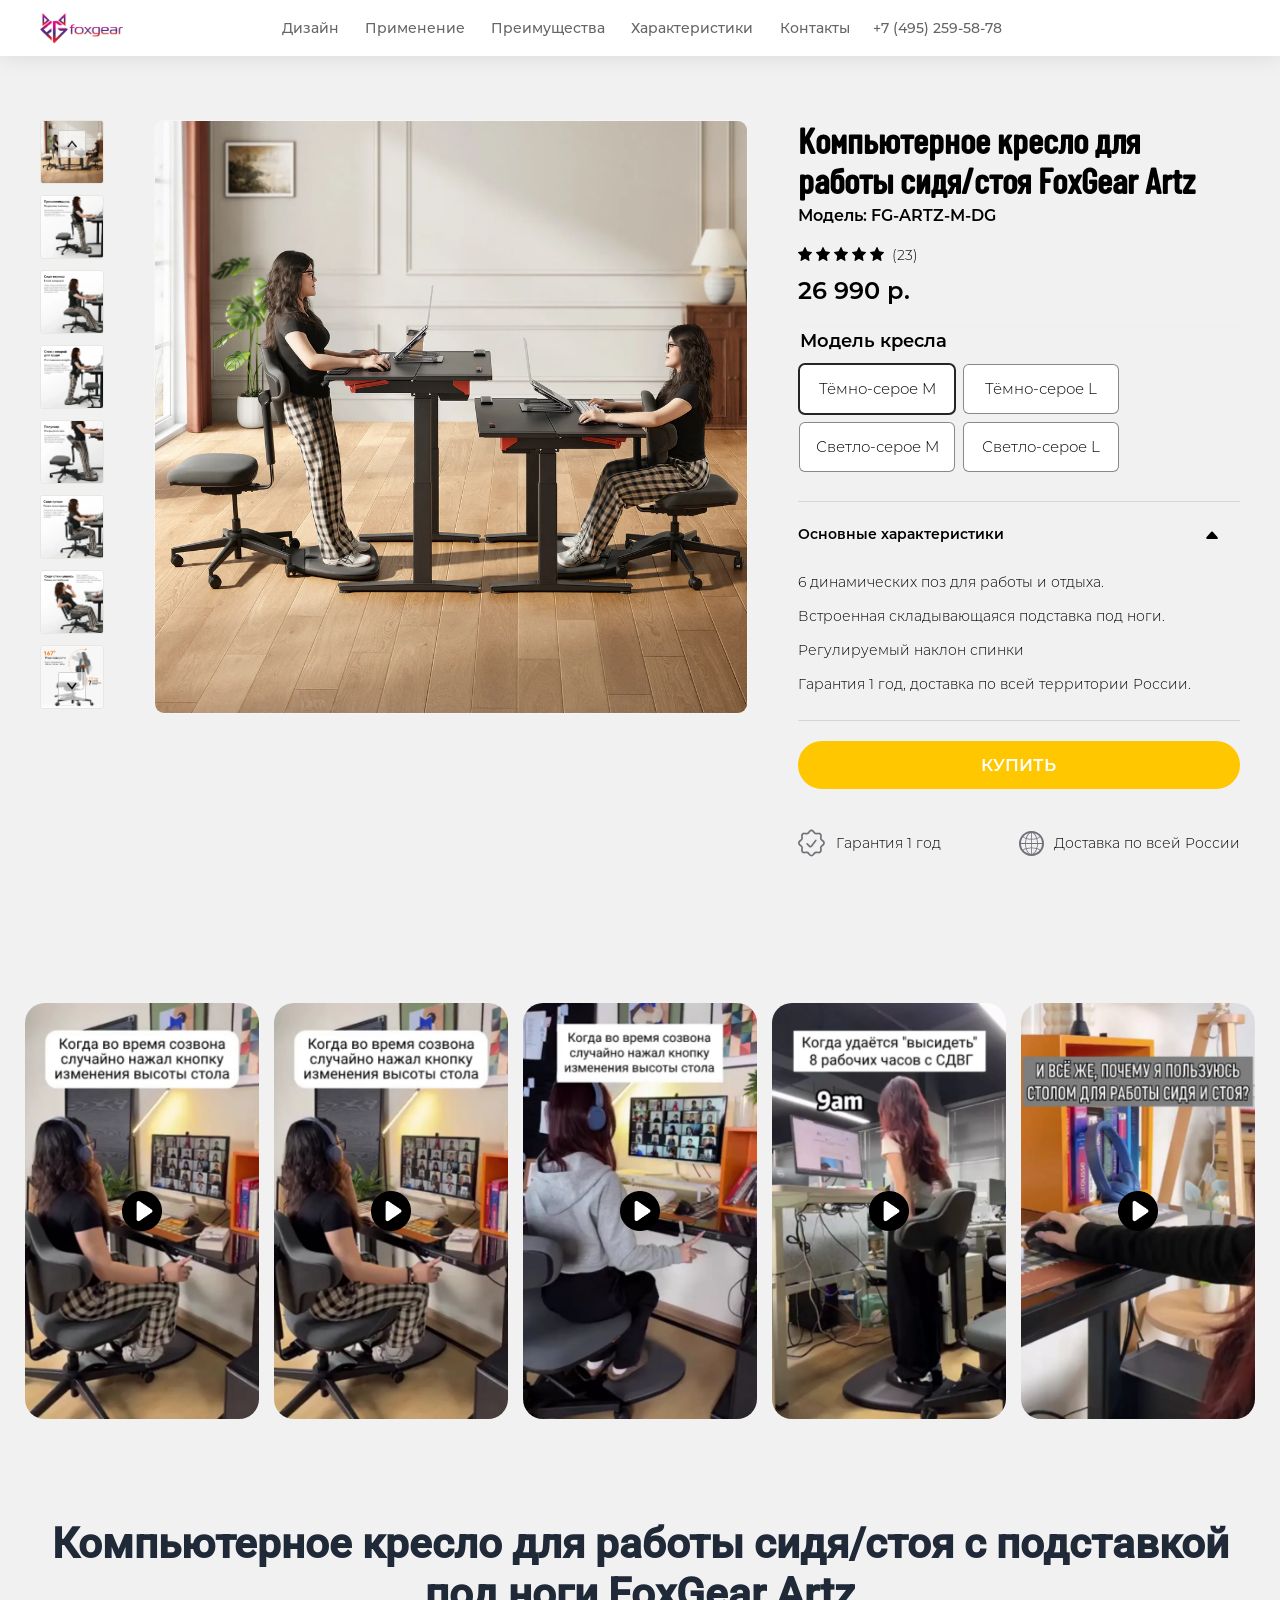
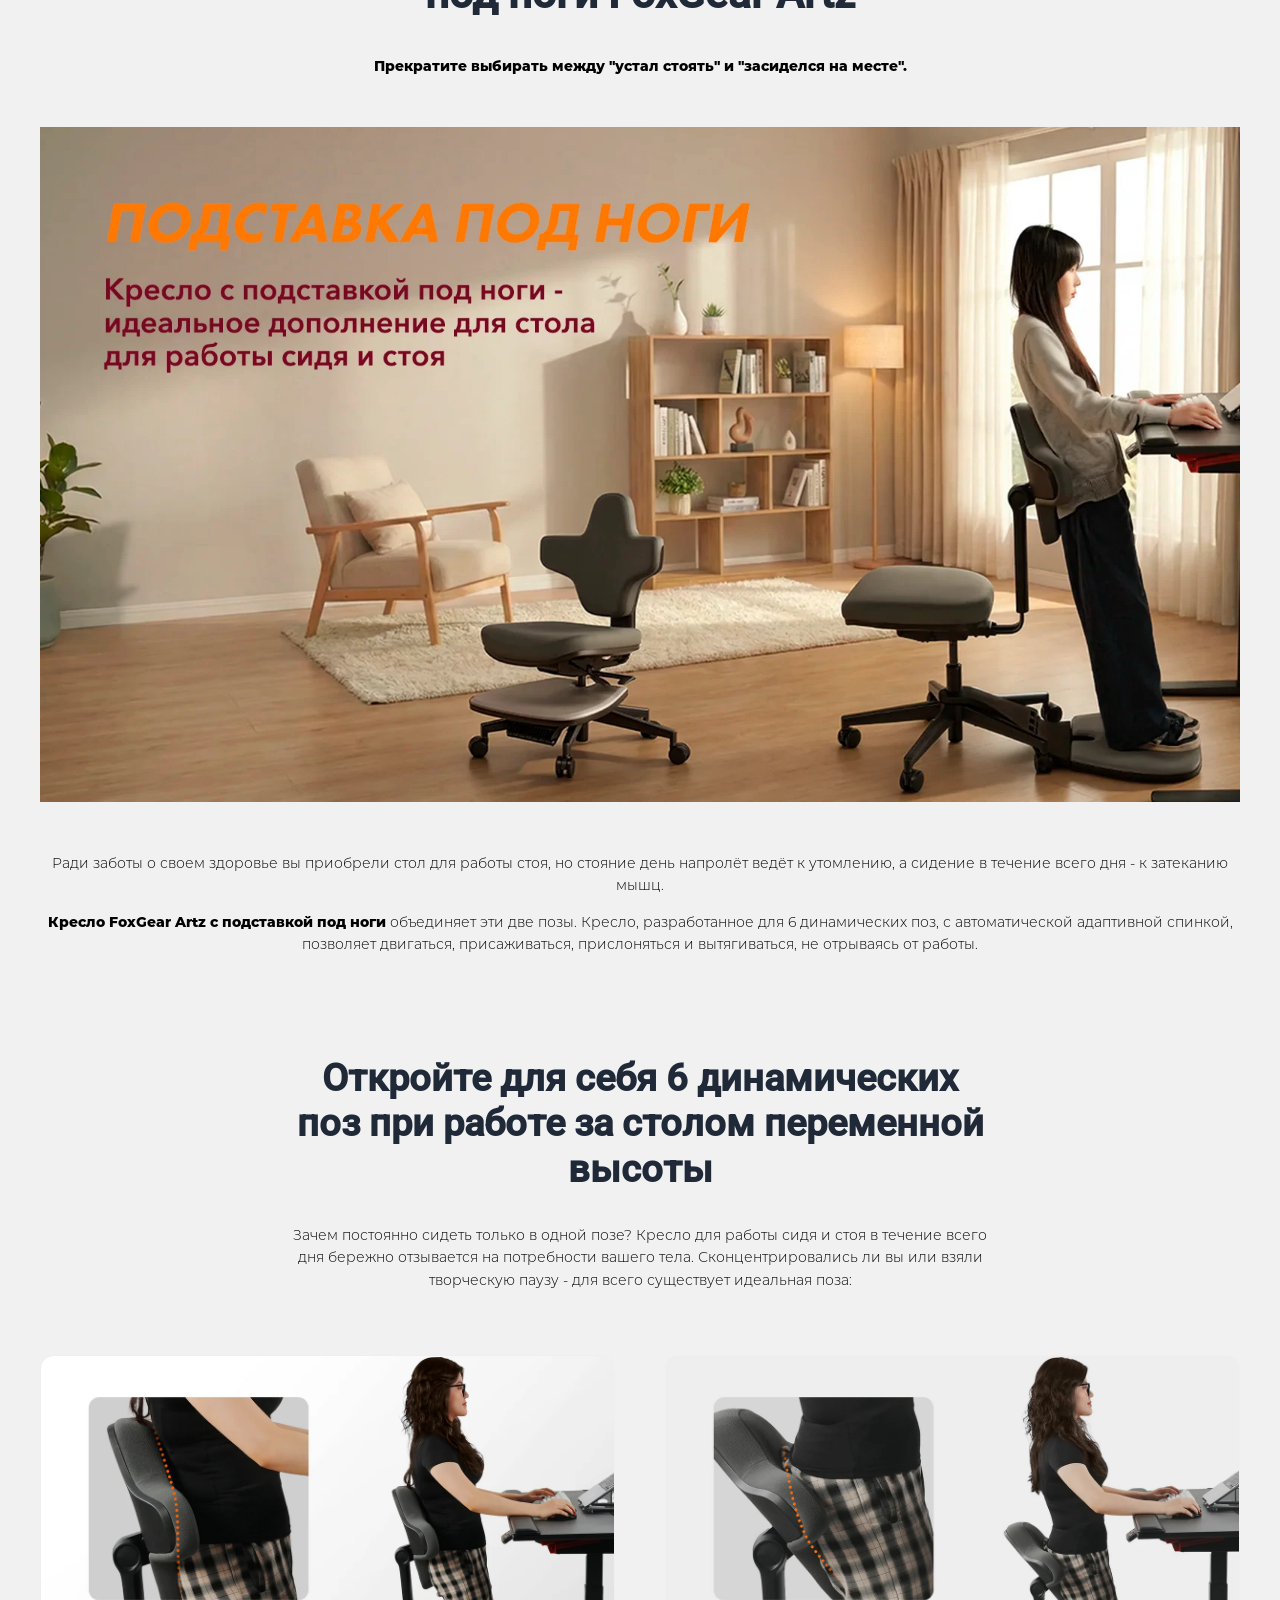
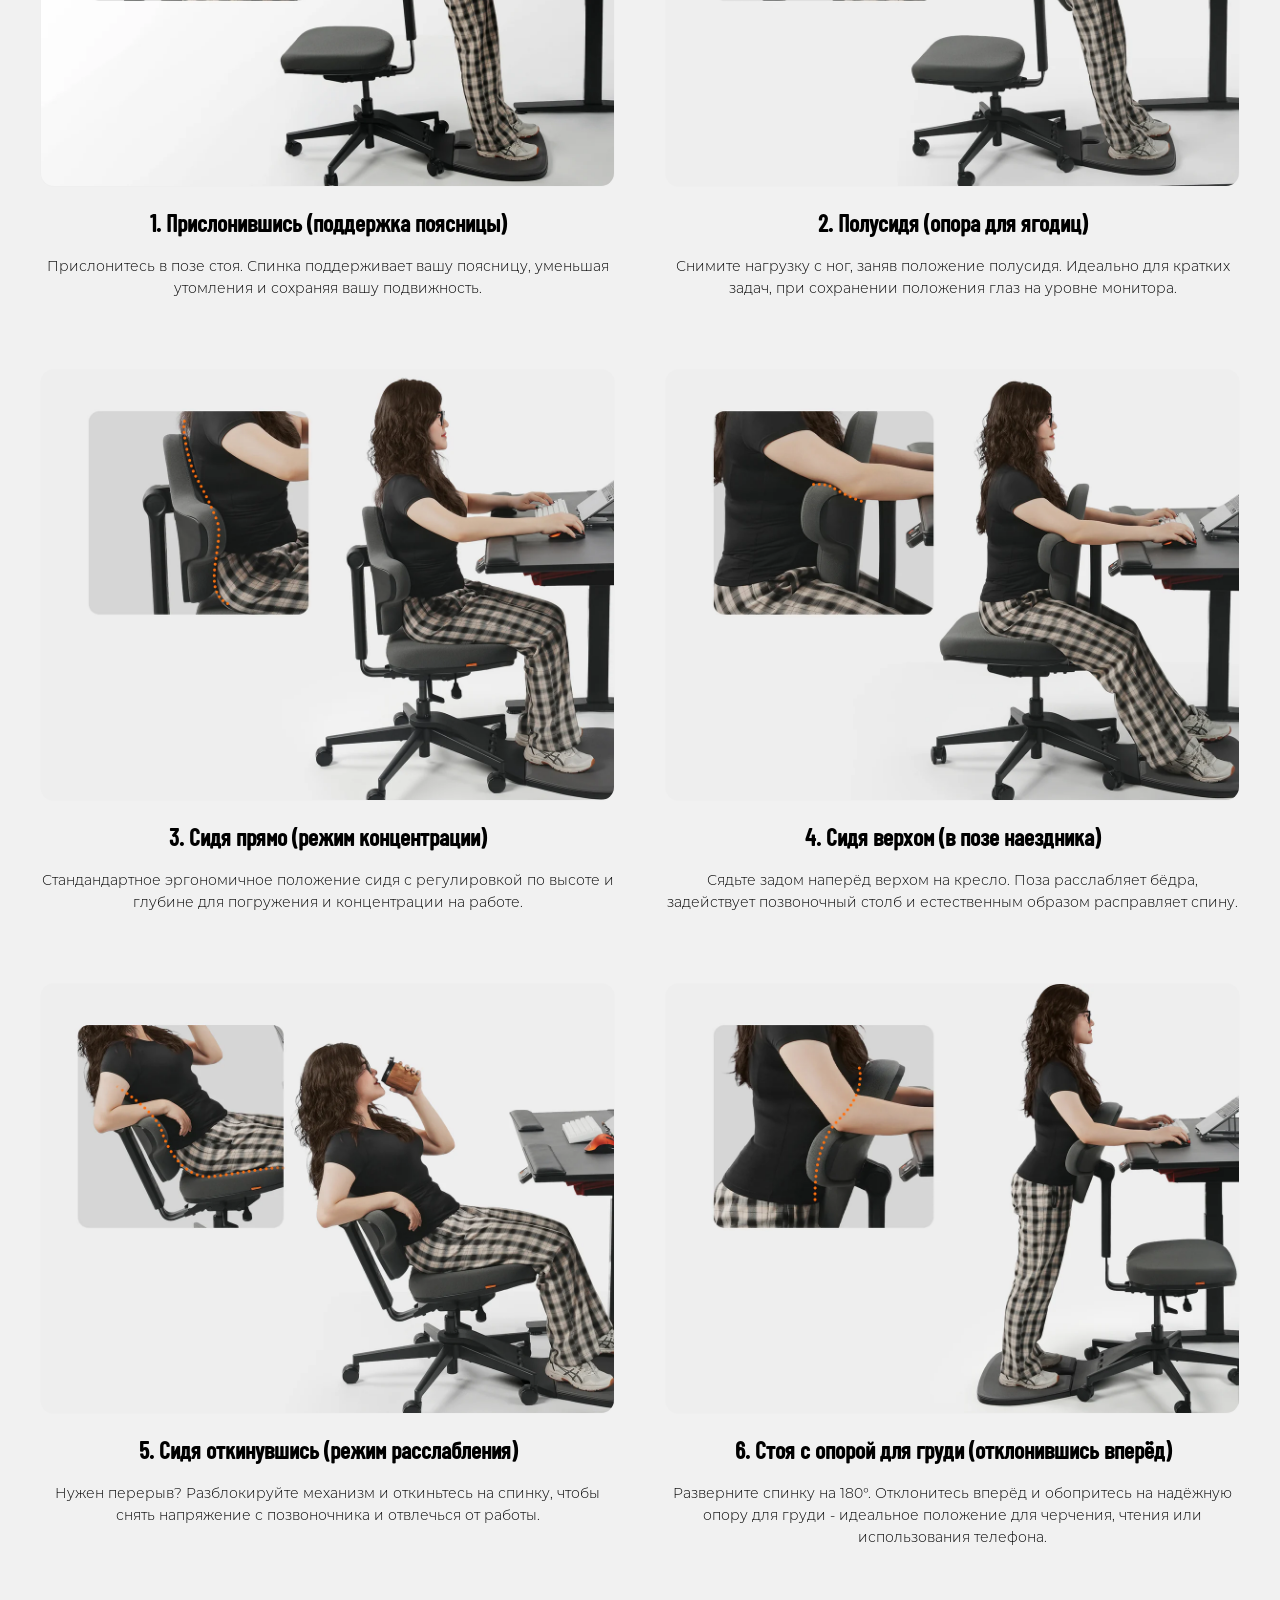
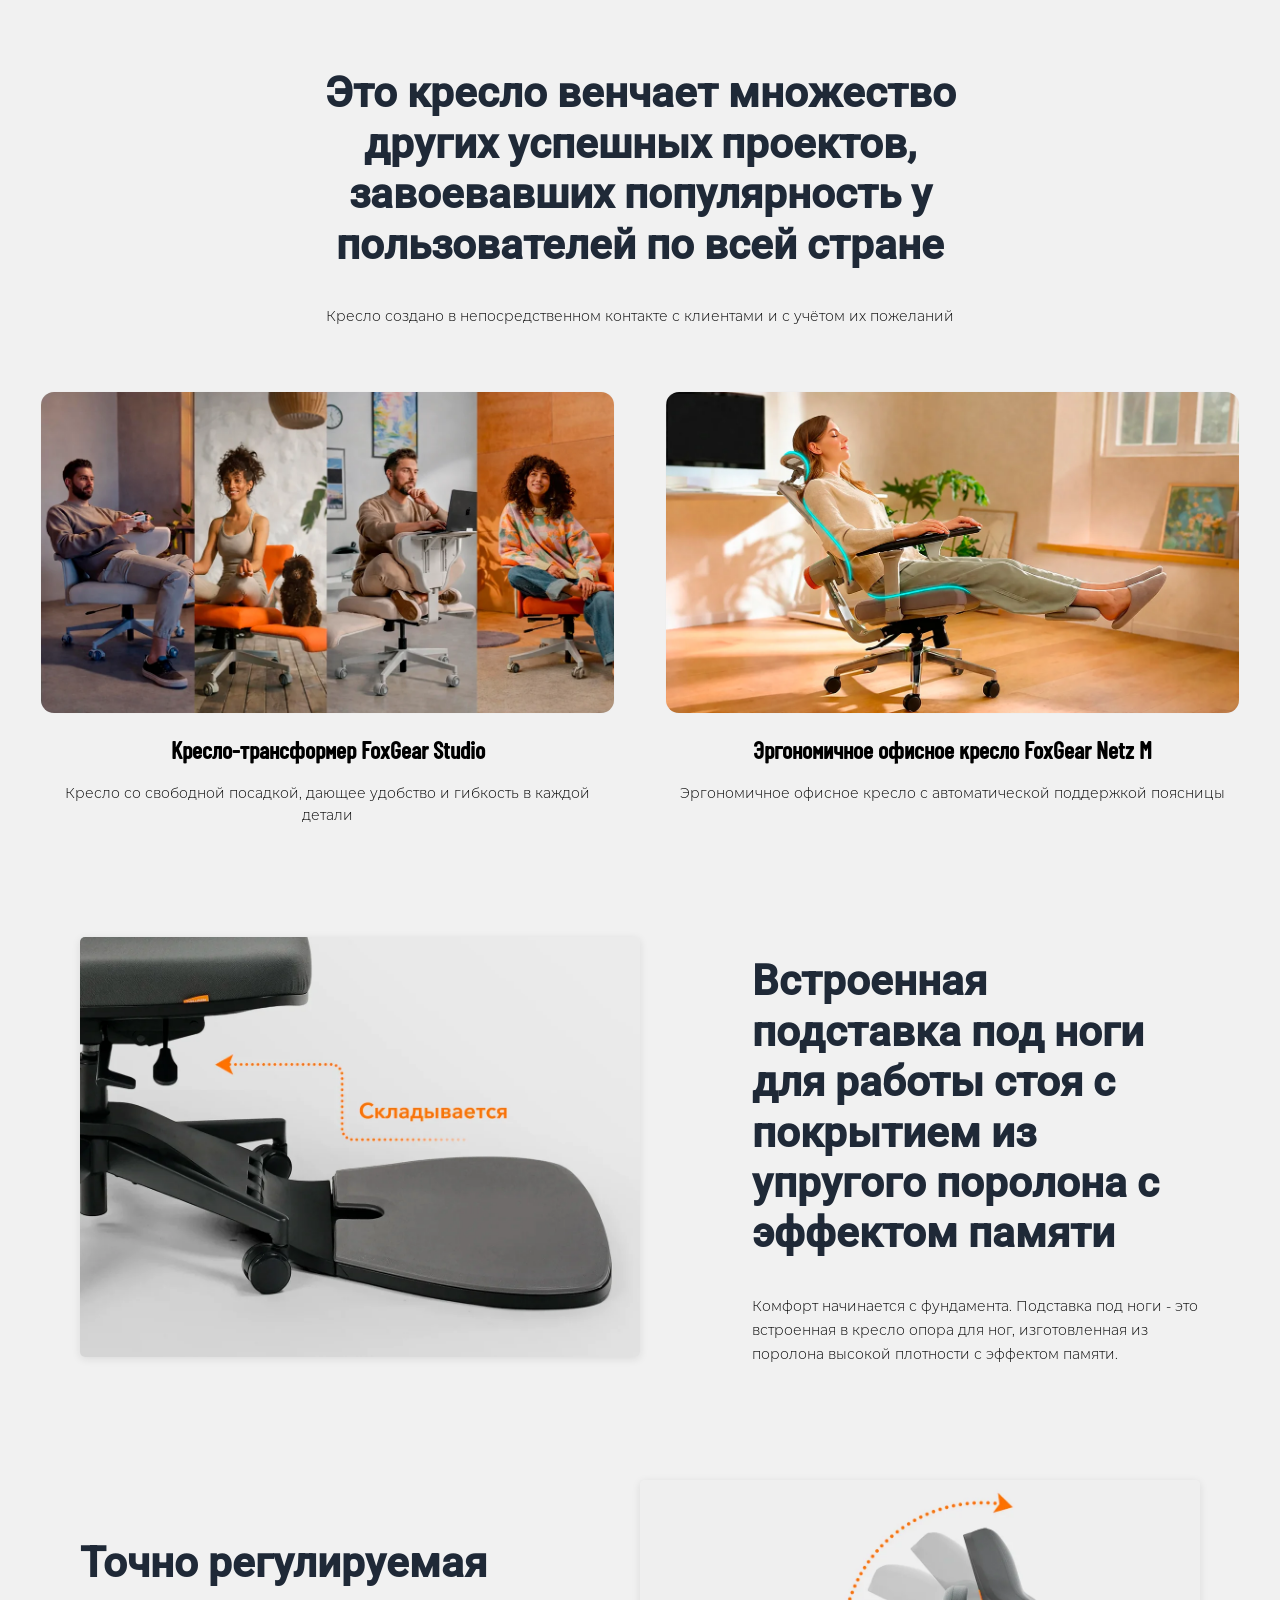
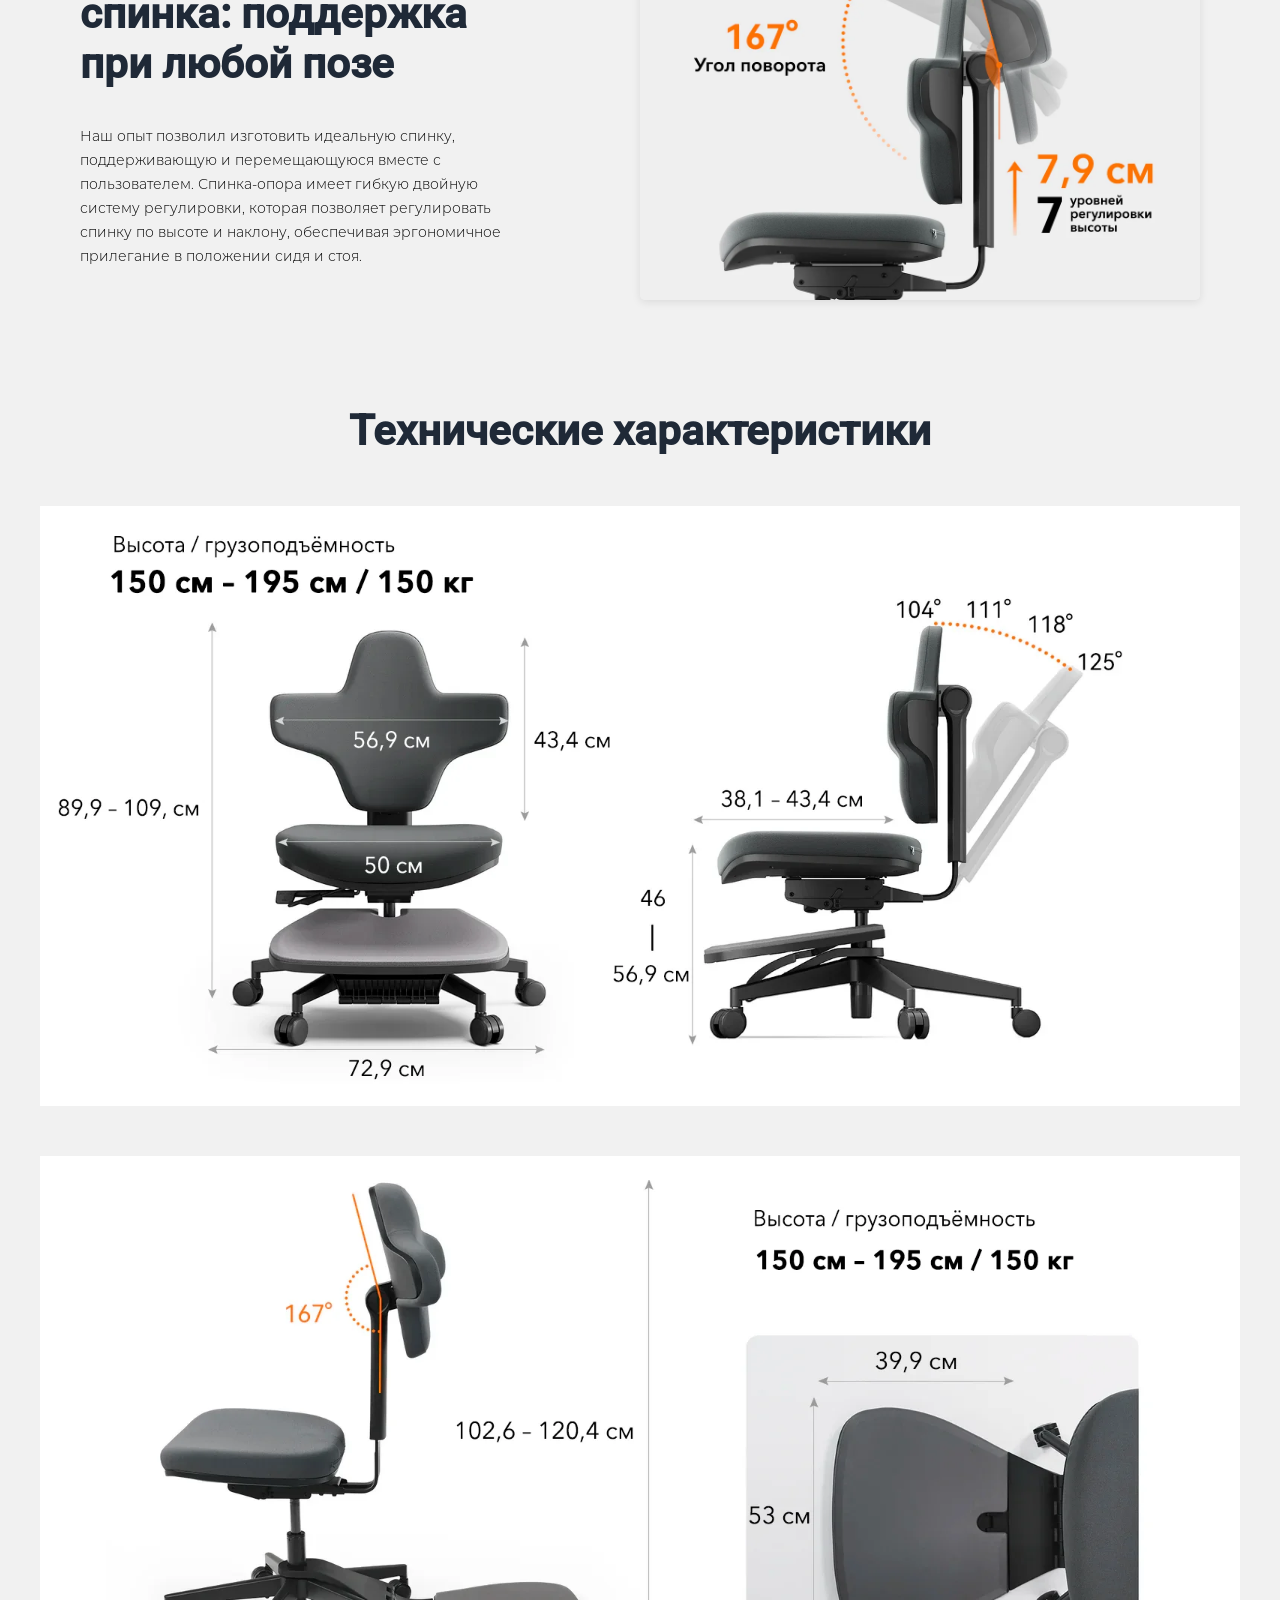
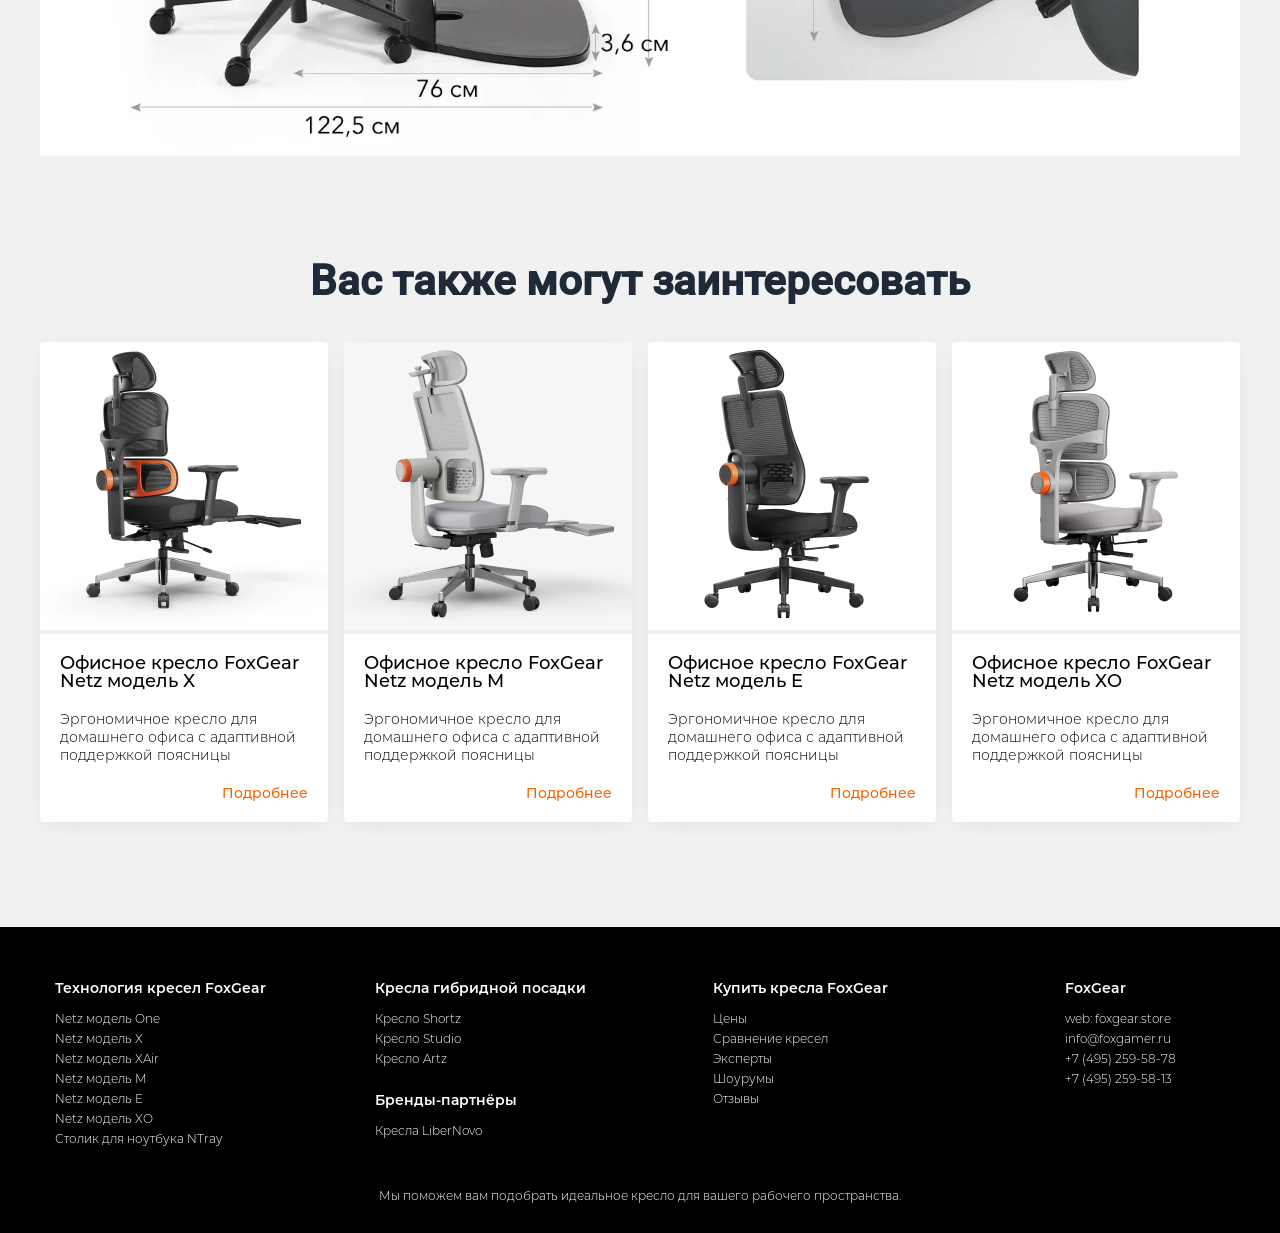
==== commit 78b71d78: "feat: footer styles updated" ====
--- a/index.html
+++ b/index.html
@@ -797,6 +797,14 @@
                             Кресло Artz
                         </a>
                     </div>
+                    <div class="footer__menu-title">
+                        Бренды-партнёры
+                    </div>
+                    <div class="footer__menu-item">
+                        <a class="footer__menu-link" href="/pages/libernovo/" title="Смотреть кресла LiberNova">
+                            Кресла LiberNovo
+                        </a>
+                    </div>
                 </div>
                 <div class="footer__menu-column">
                     <div class="footer__menu-title">
--- a/blocks/footer/css/footer.css
+++ b/blocks/footer/css/footer.css
@@ -52,6 +52,7 @@
 }
 
 .footer__menu-title {
+    margin-top: 20px;
     margin-bottom: 10px;
 
     font-weight: var(--text-weight-bold, 600);
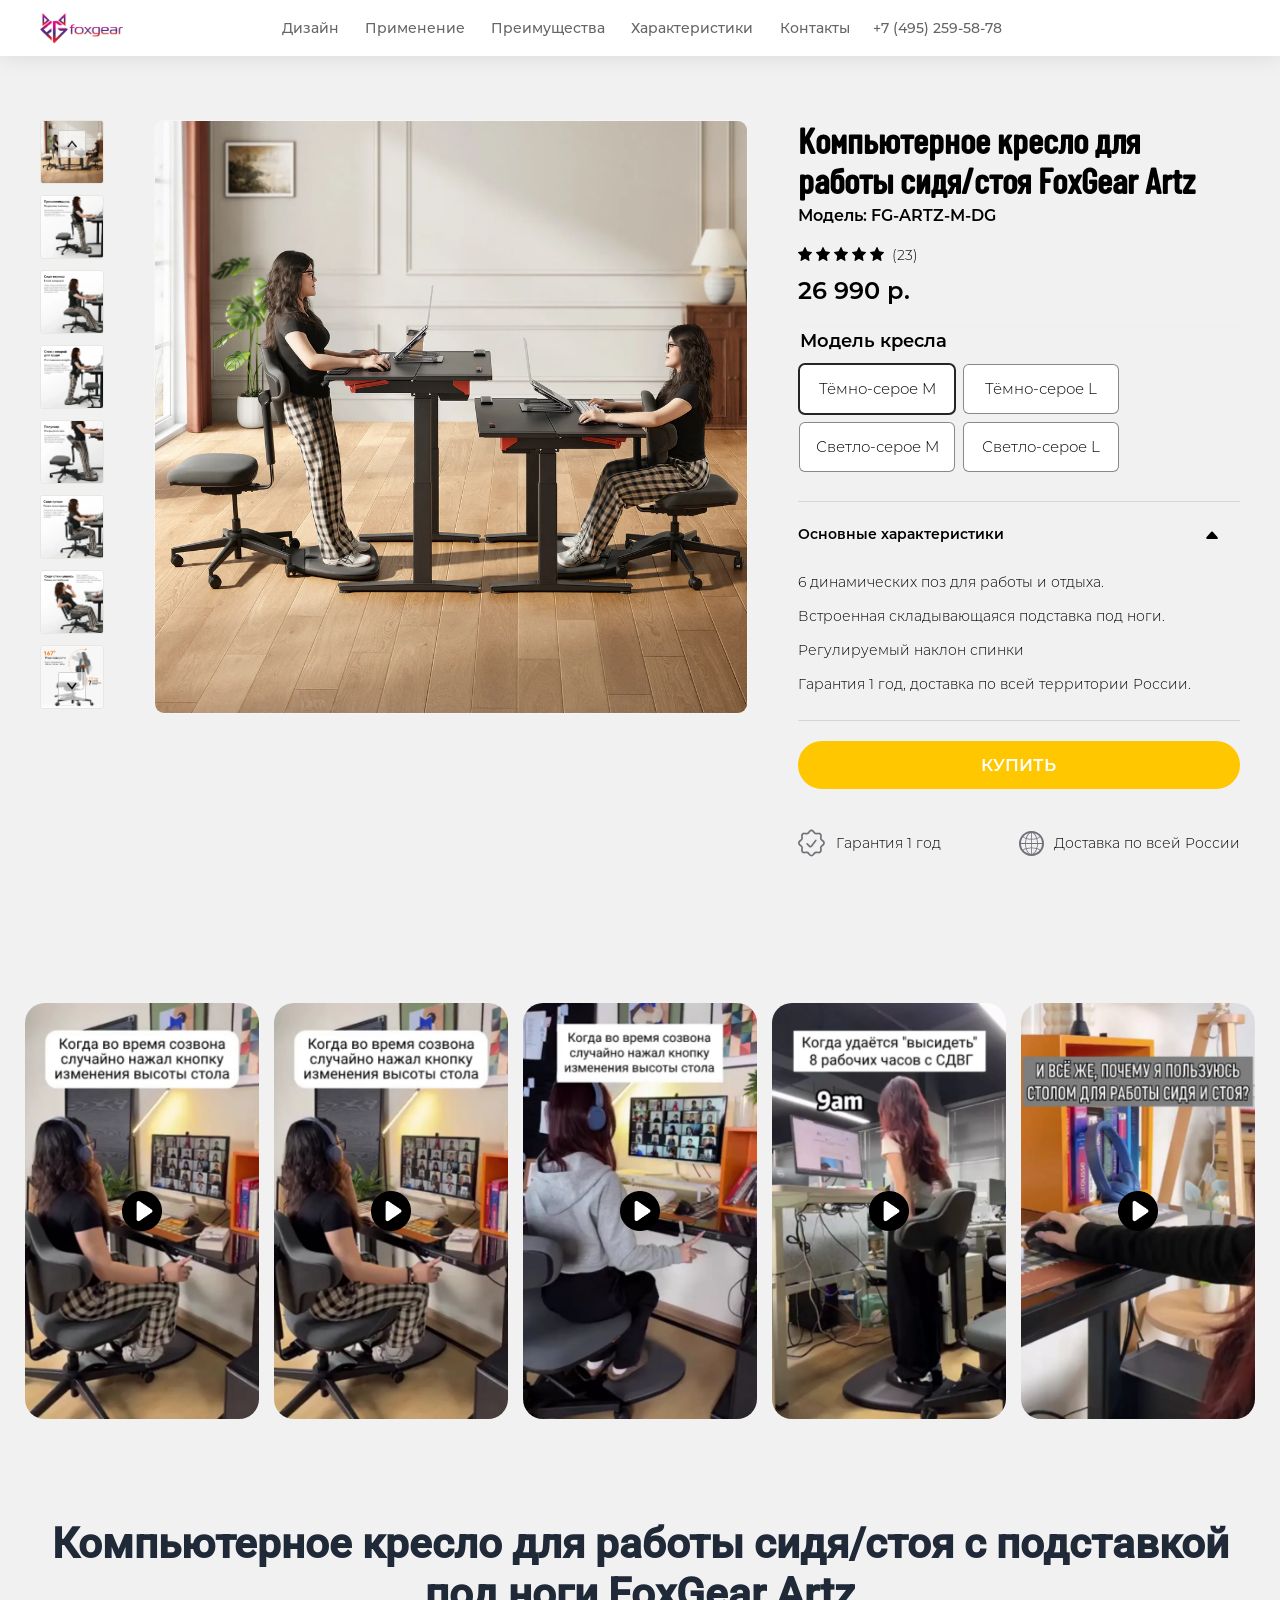
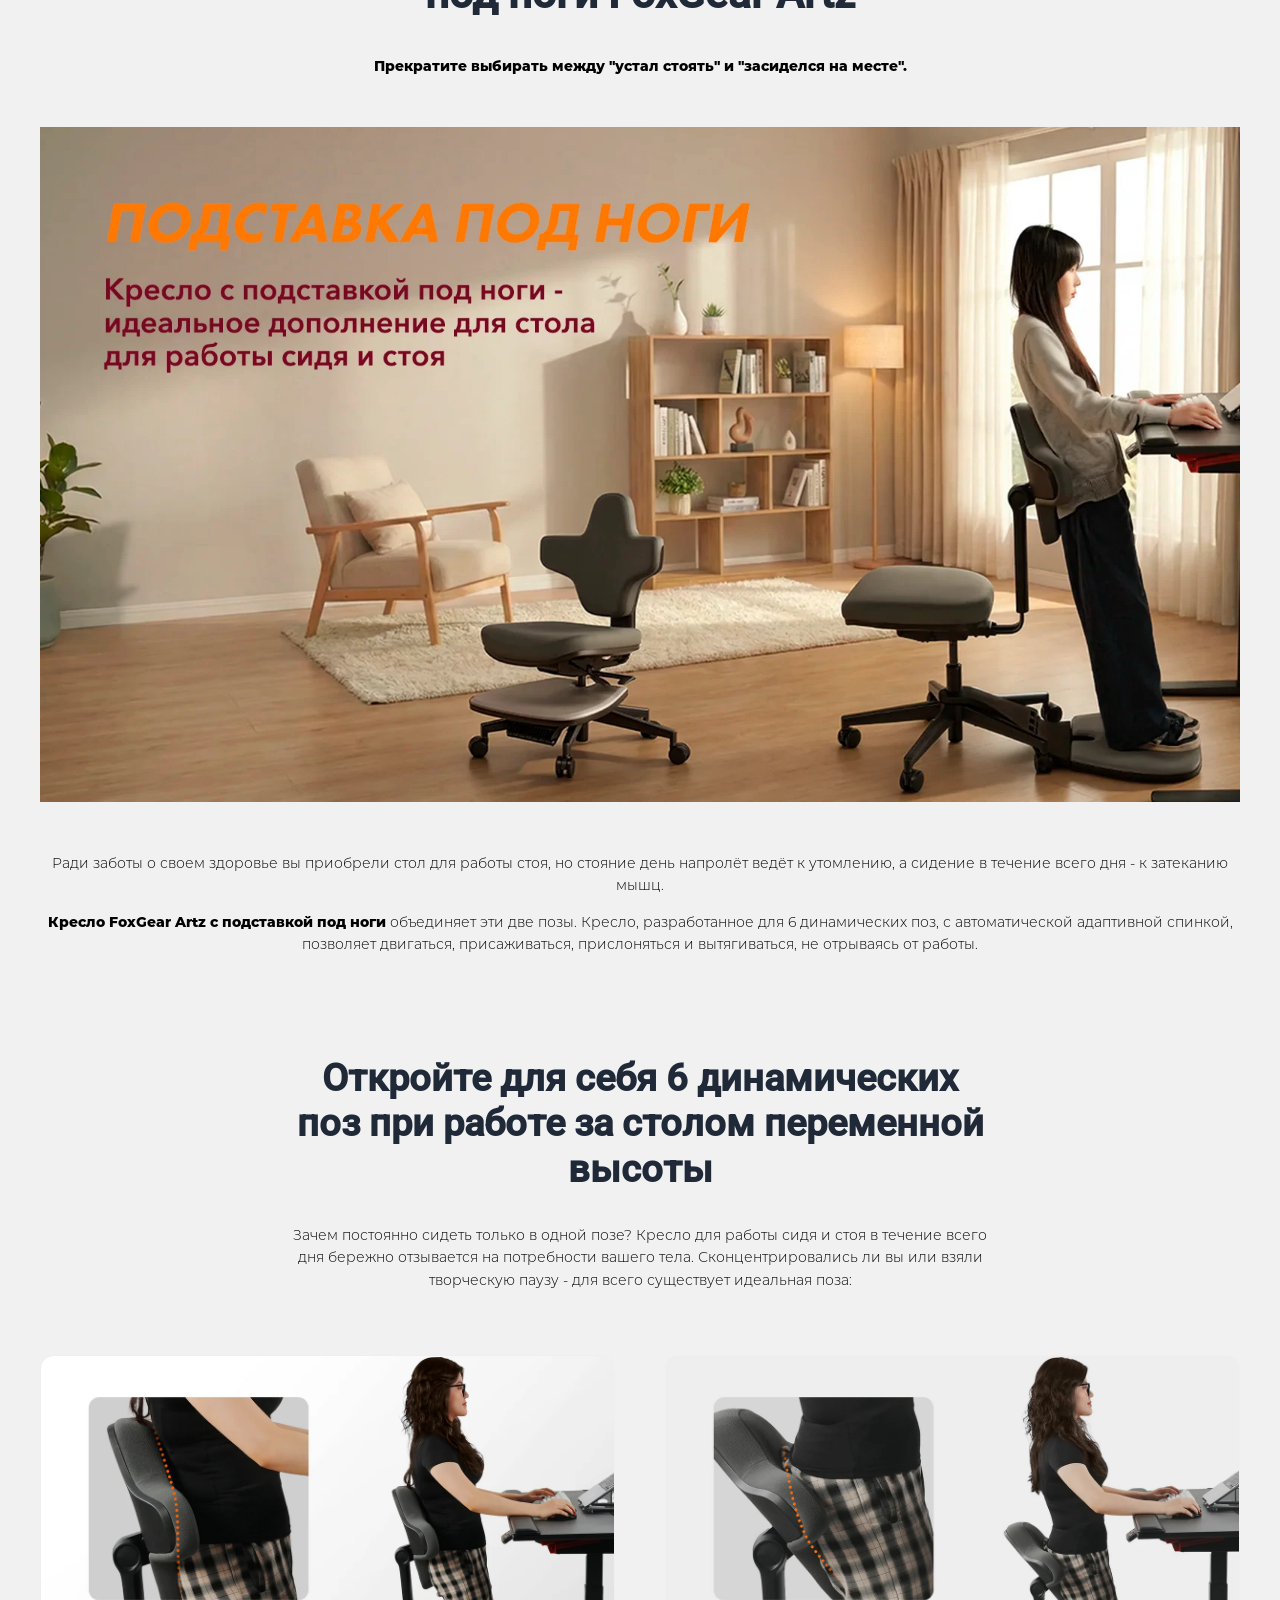
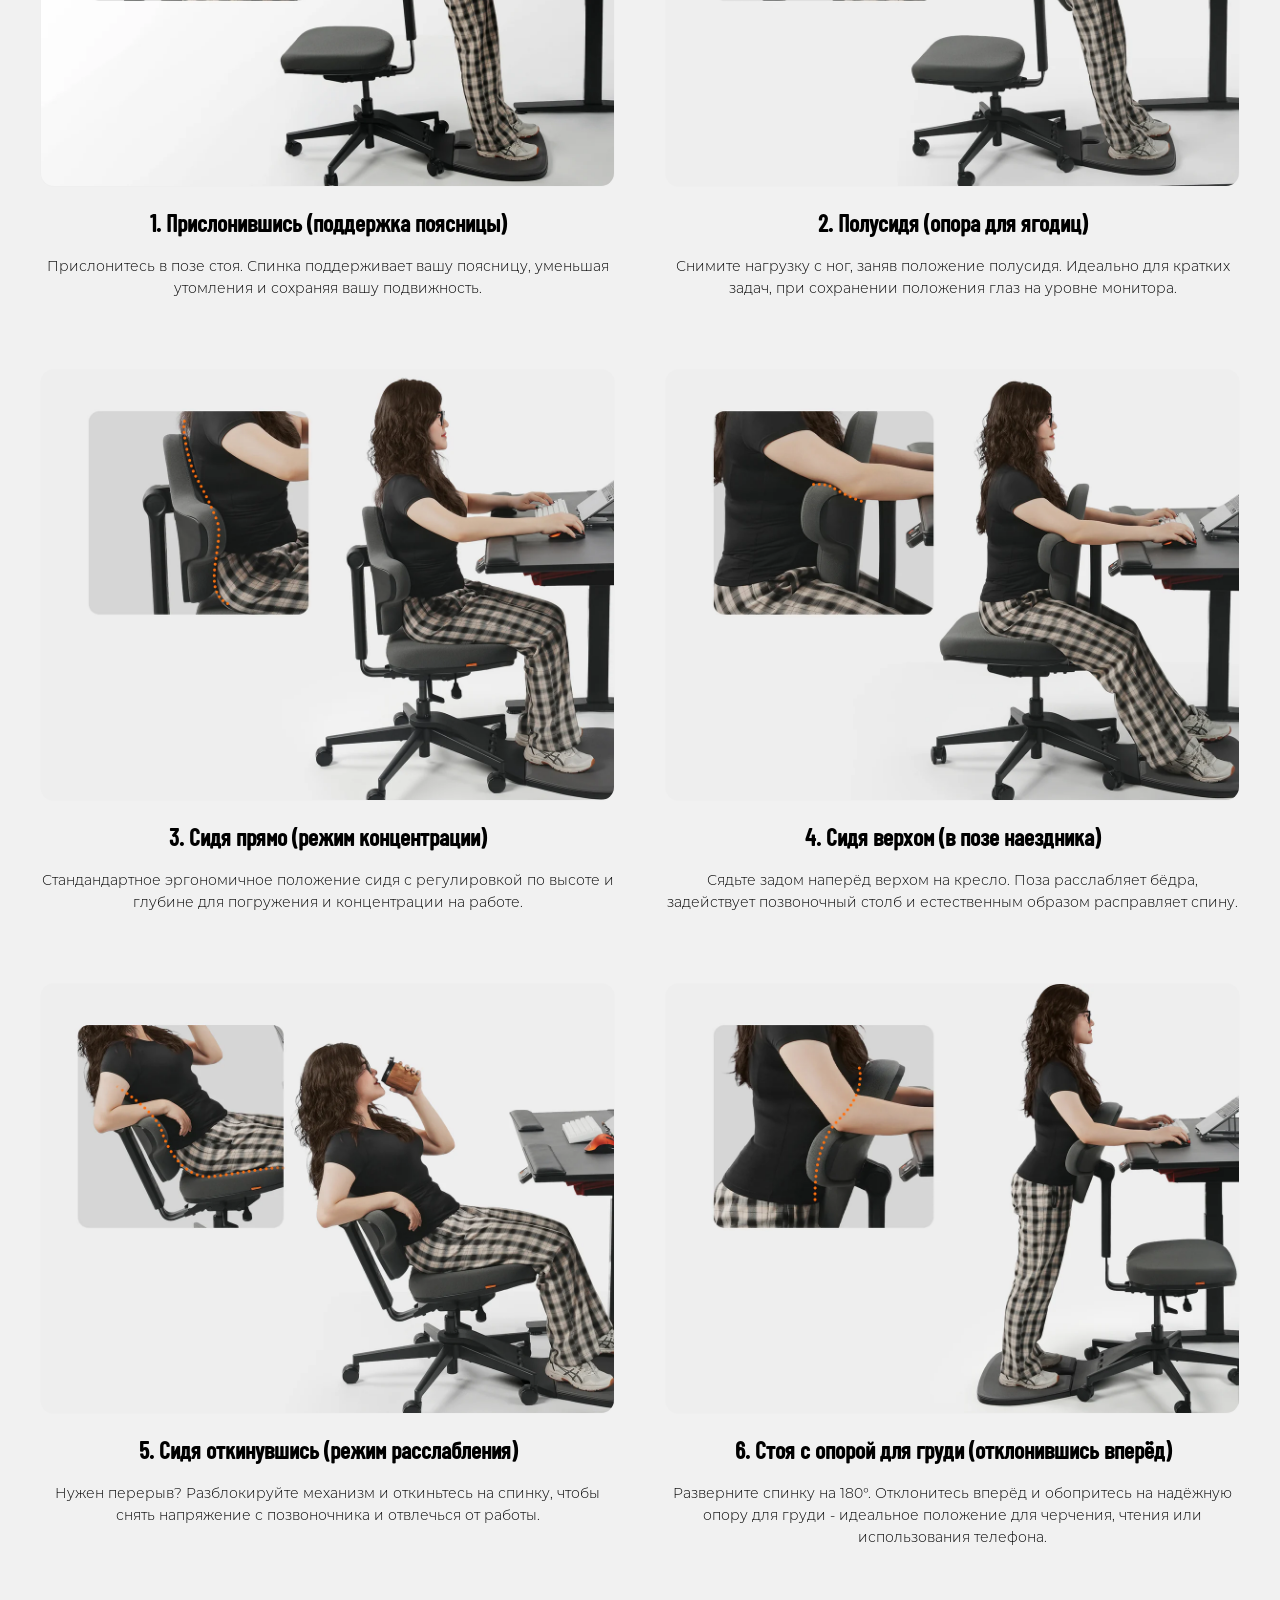
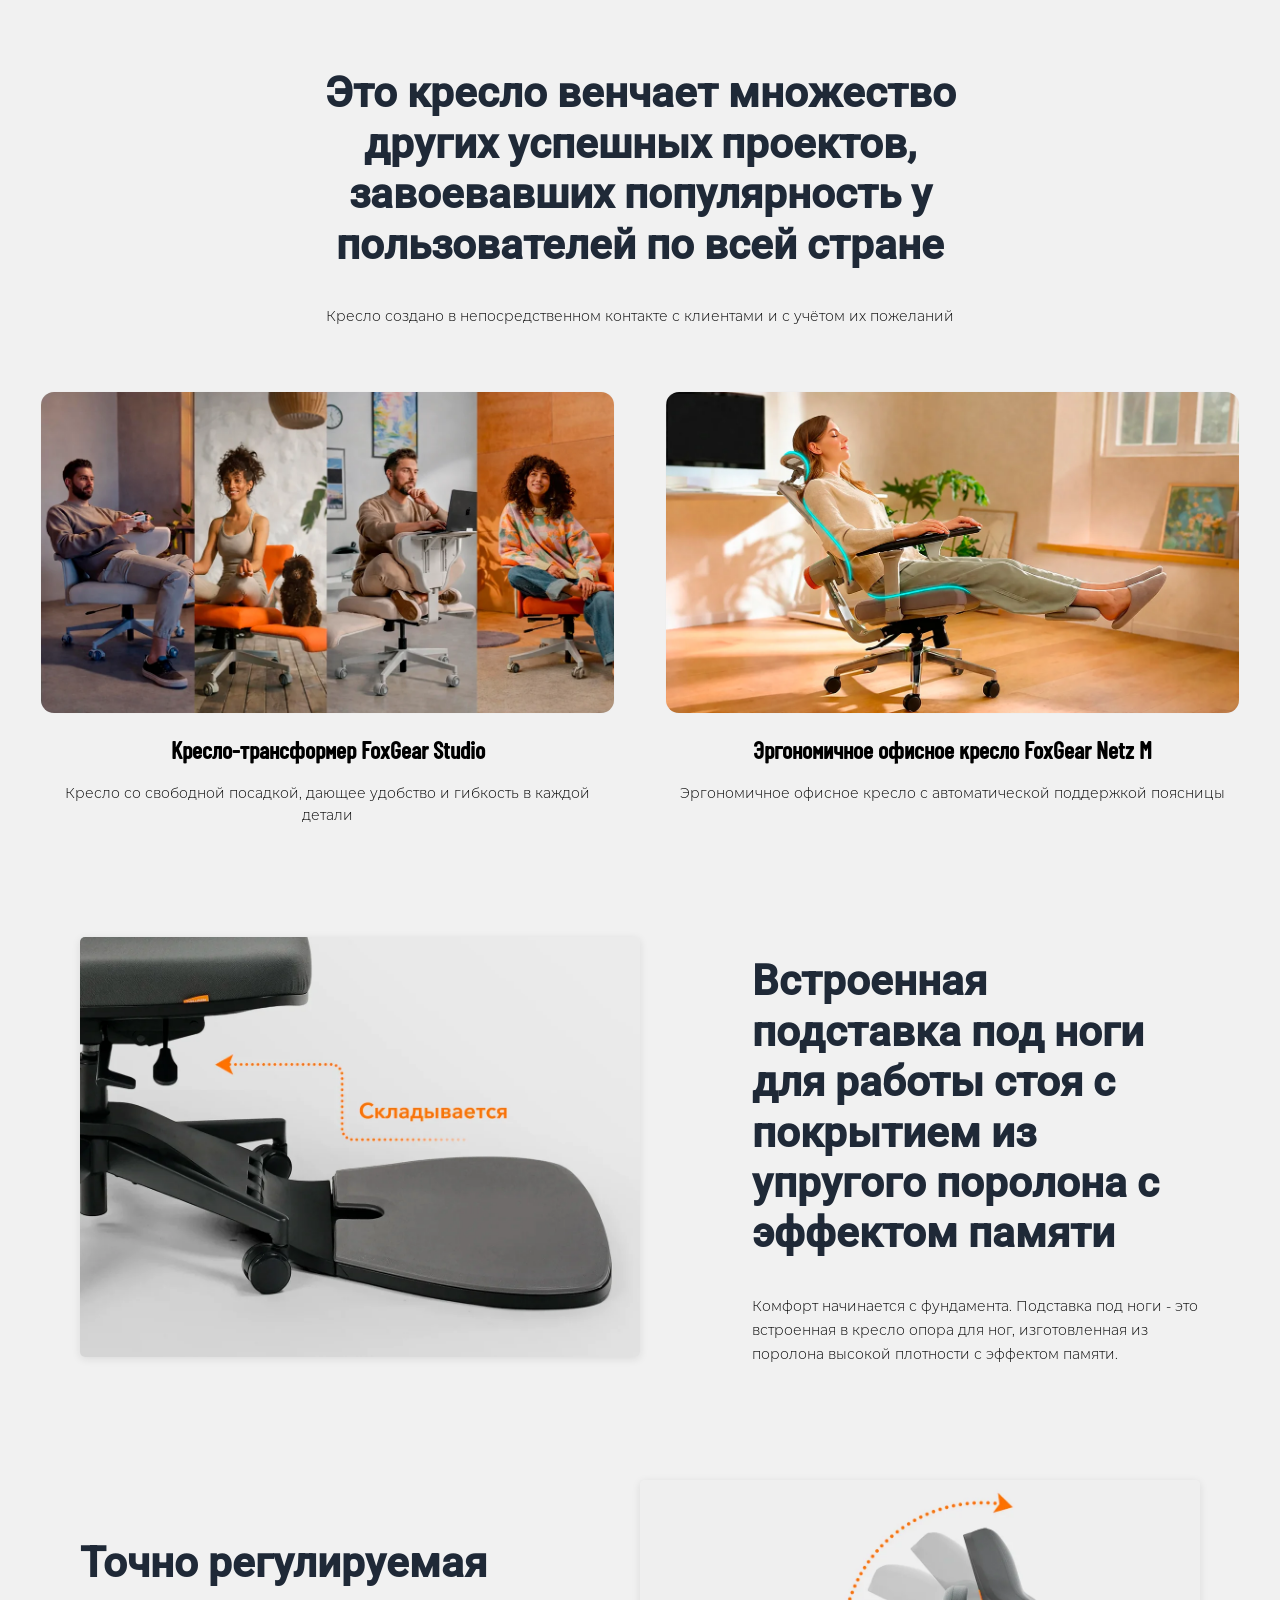
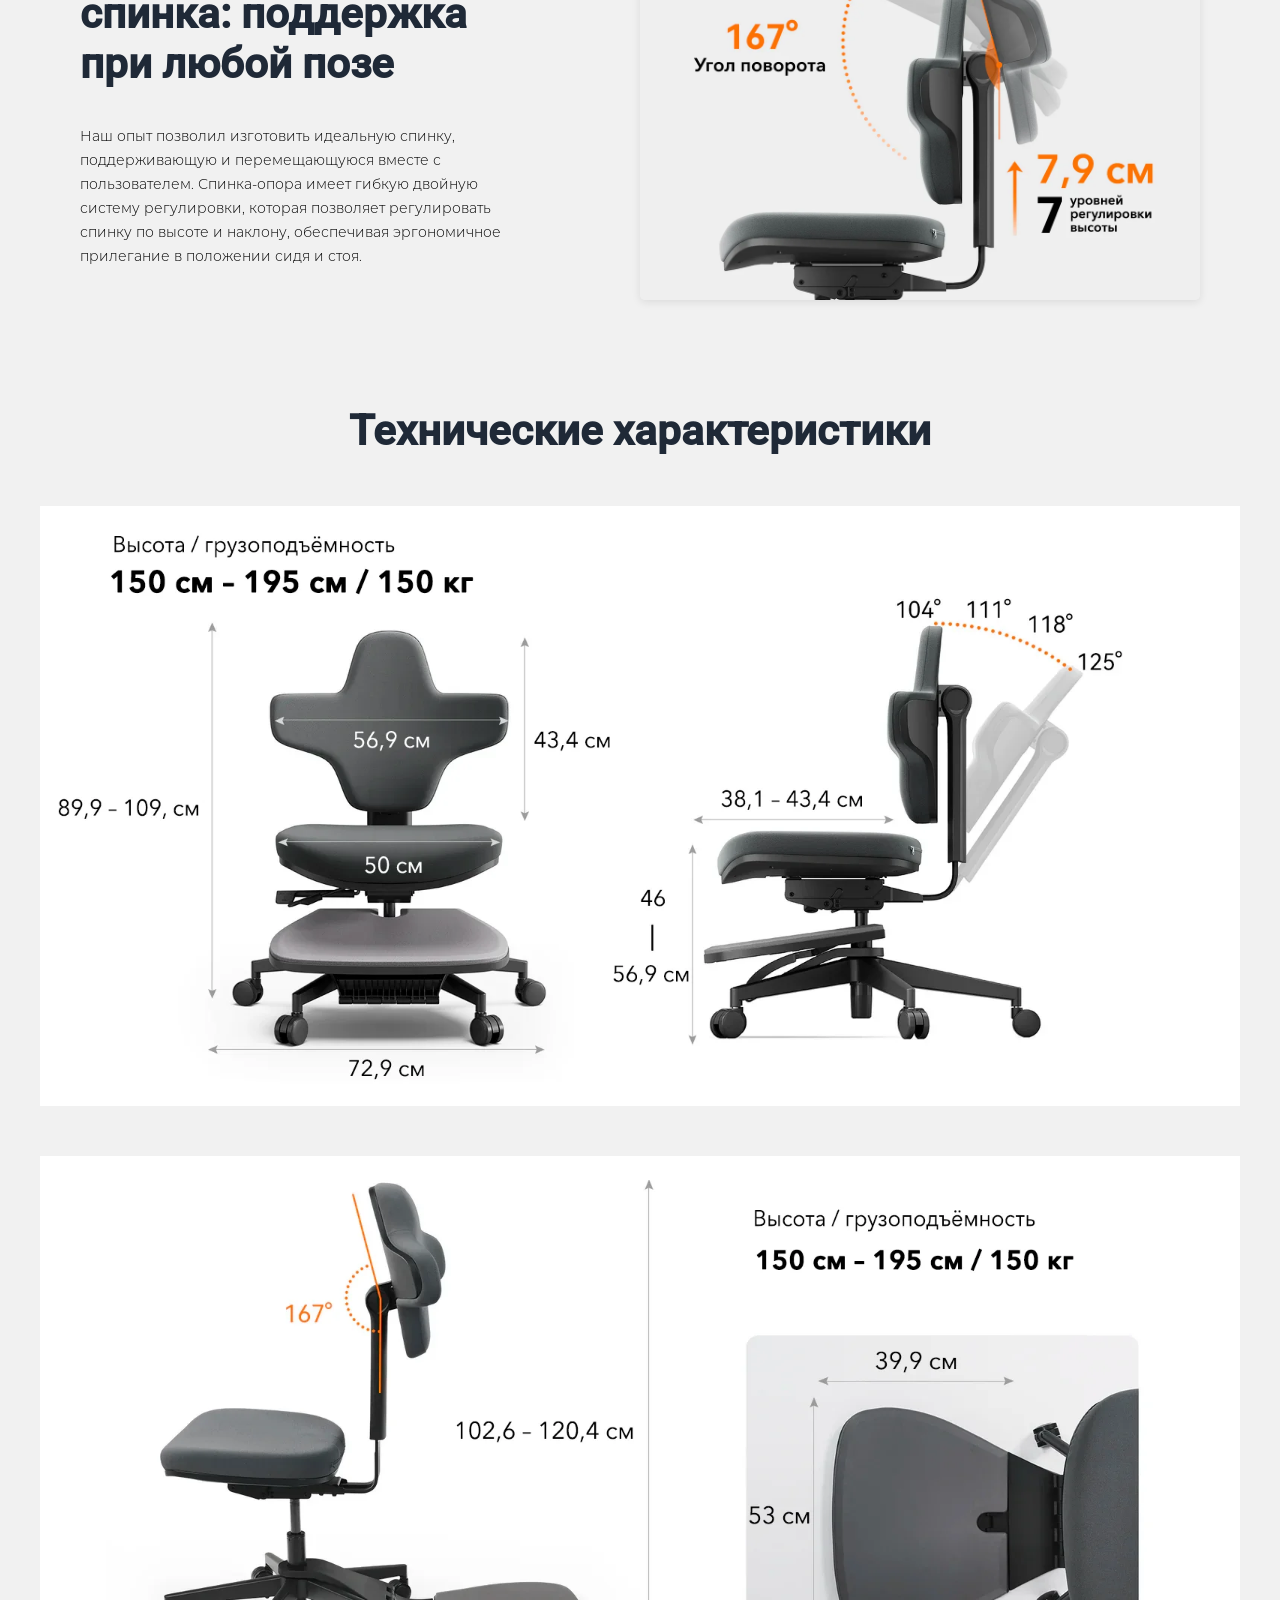
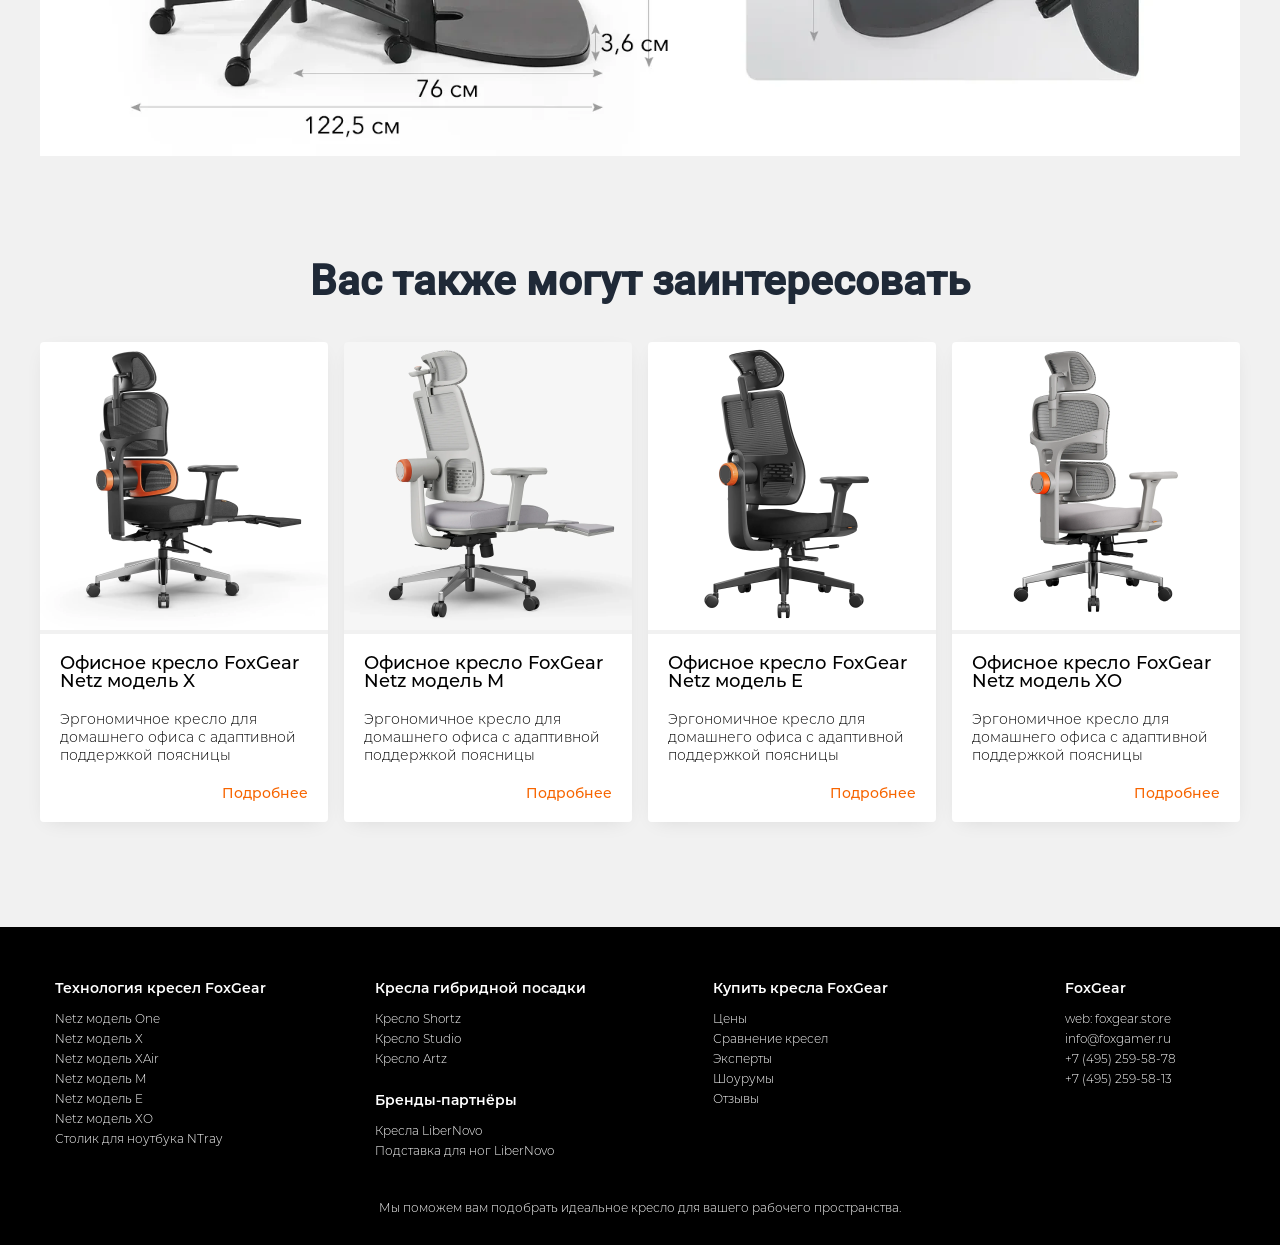
==== commit bf383350: "feat: new menu element libernovo-stepsync added" ====
--- a/index.html
+++ b/index.html
@@ -805,6 +805,12 @@
                             Кресла LiberNovo
                         </a>
                     </div>
+                    <div class="footer__menu-item">
+                        <a class="footer__menu-link" href="/pages/libernovo-stepsync/"
+                            title="Смотреть подставки для ног для кресел LiberNovo">
+                            Подставка для ног LiberNovo
+                        </a>
+                    </div>
                 </div>
                 <div class="footer__menu-column">
                     <div class="footer__menu-title">
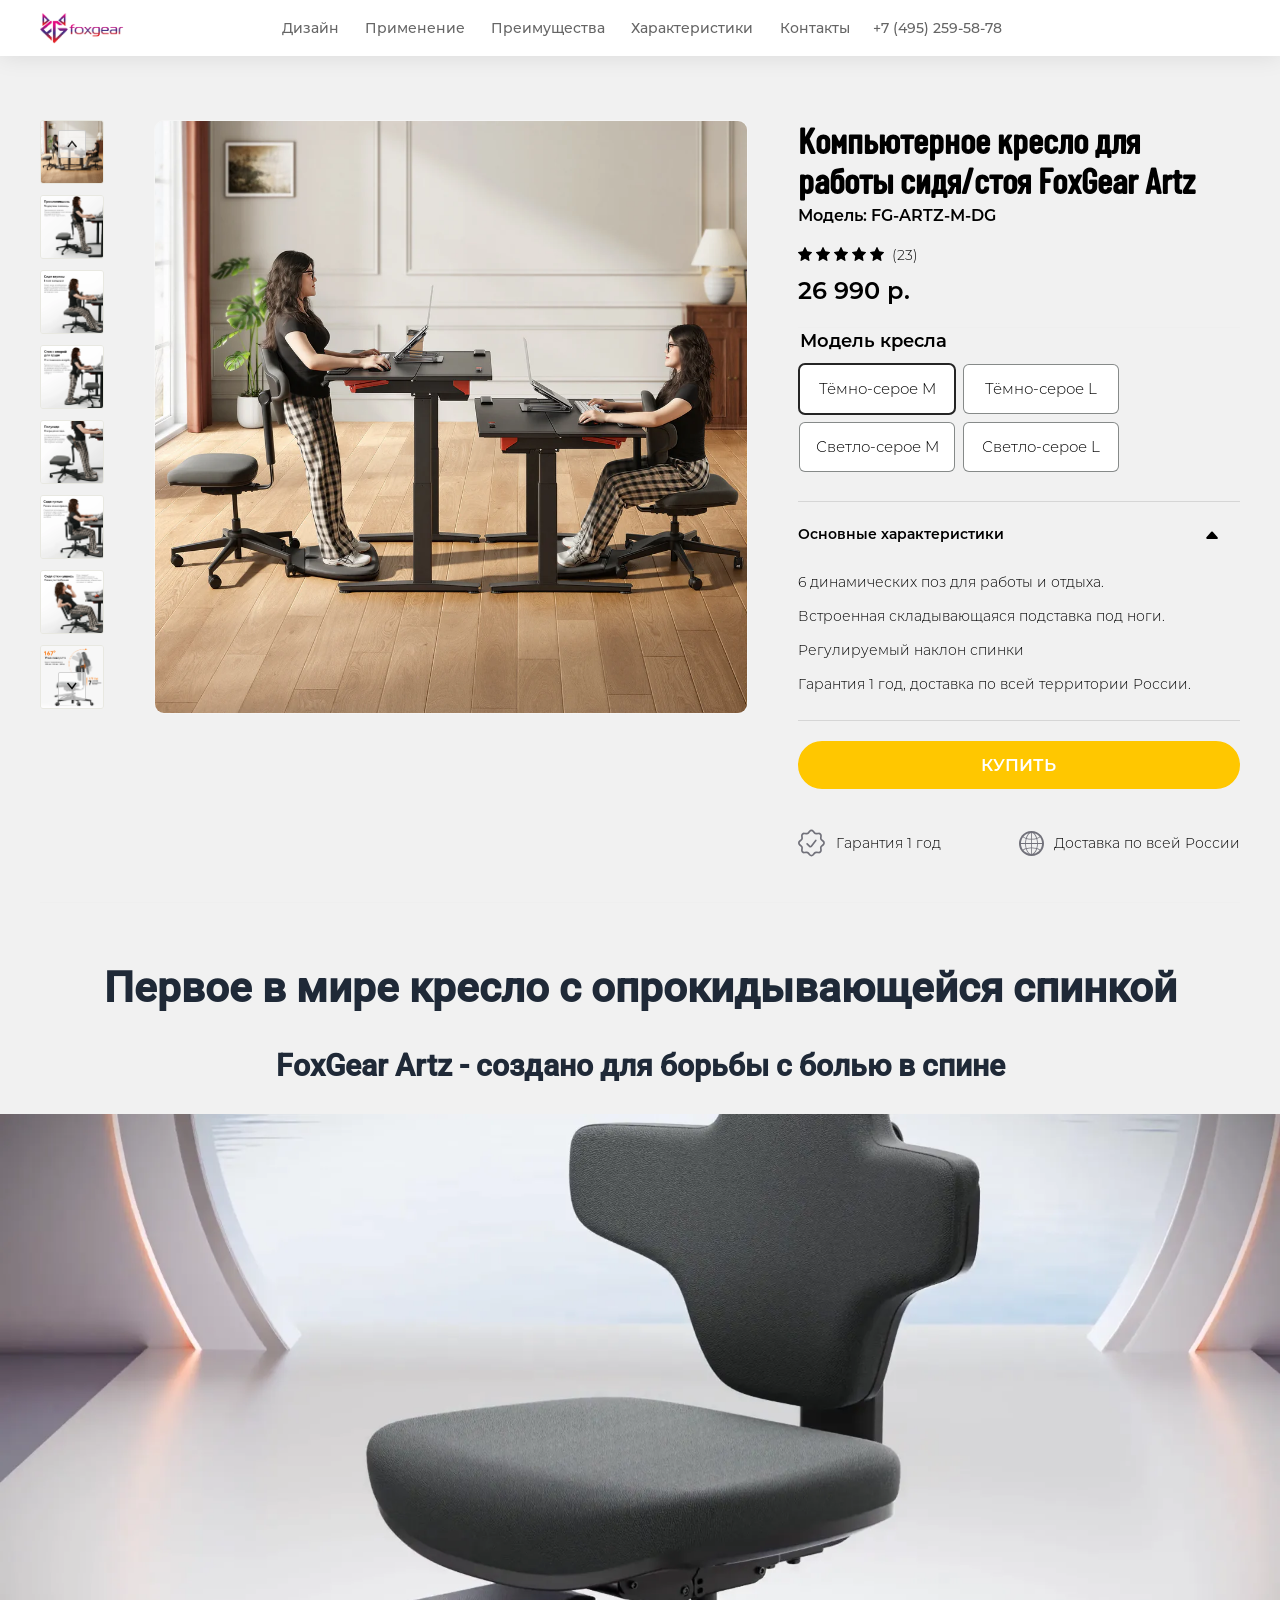
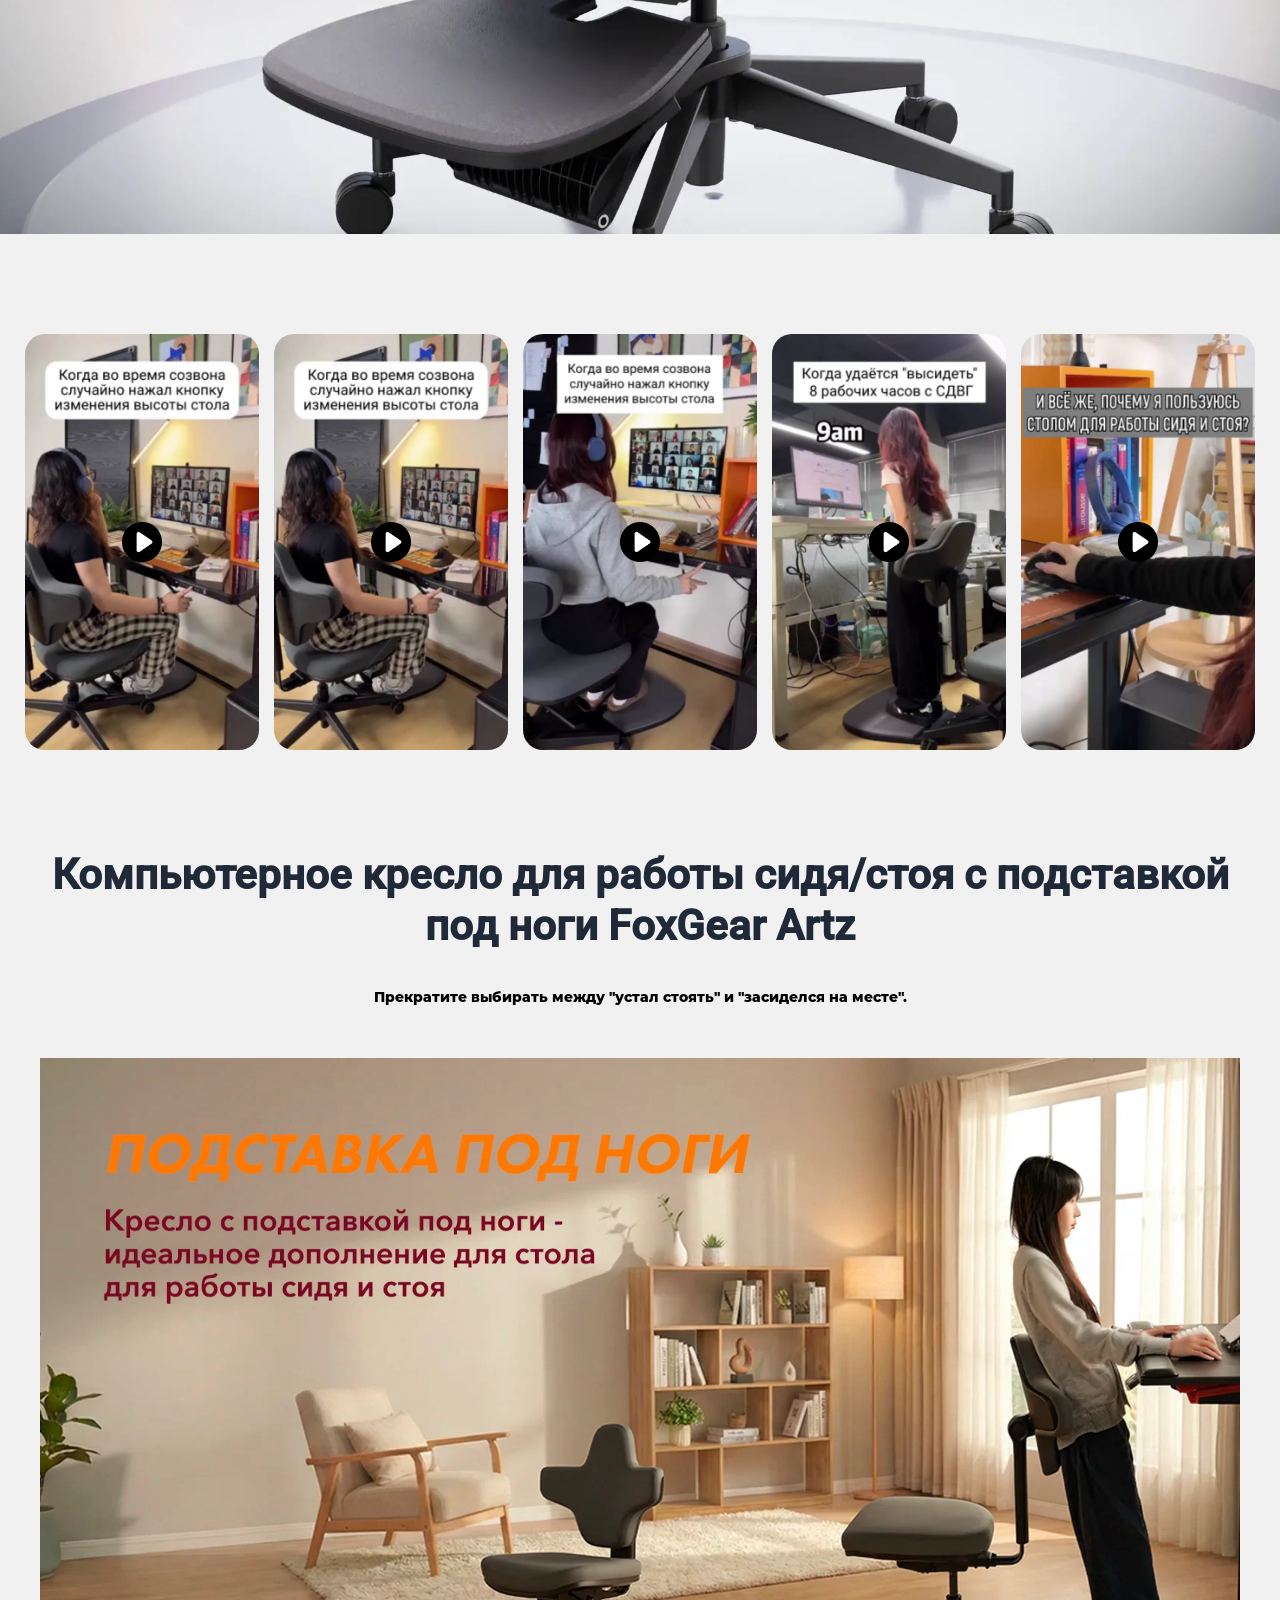
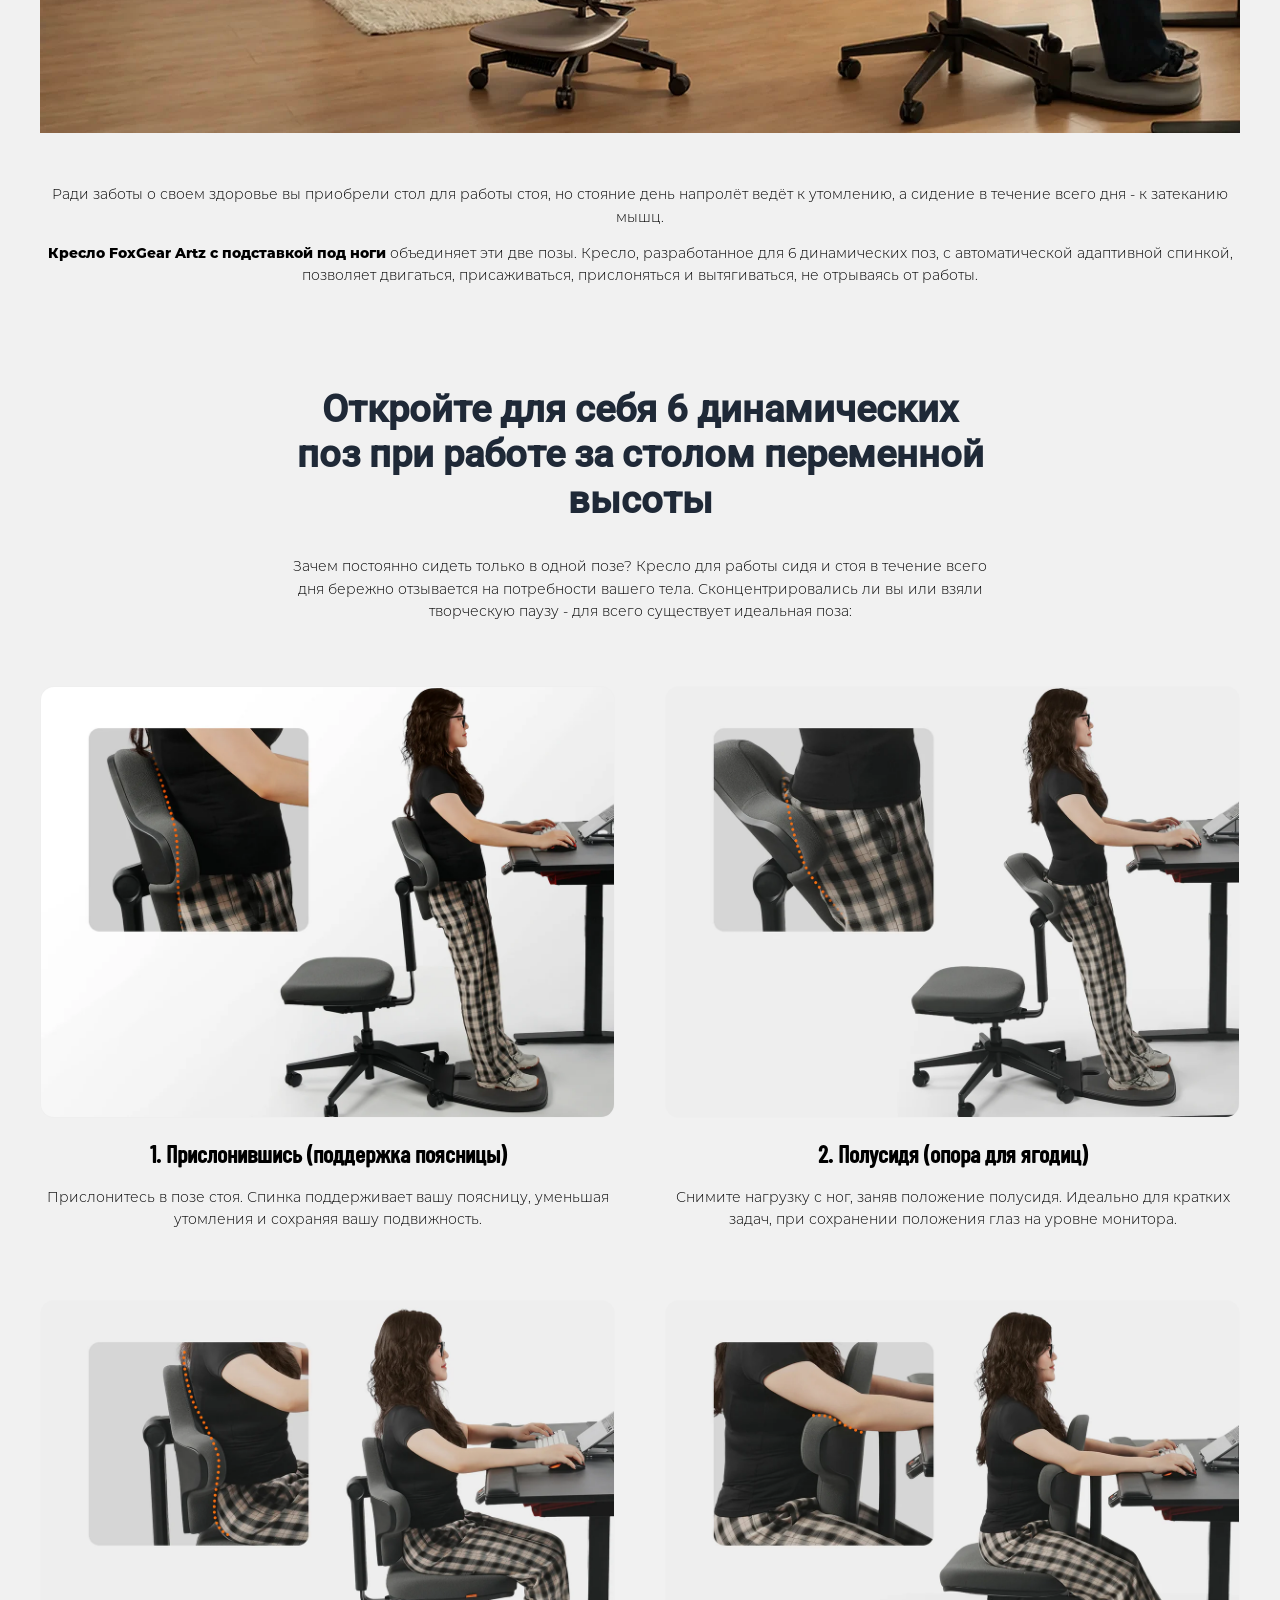
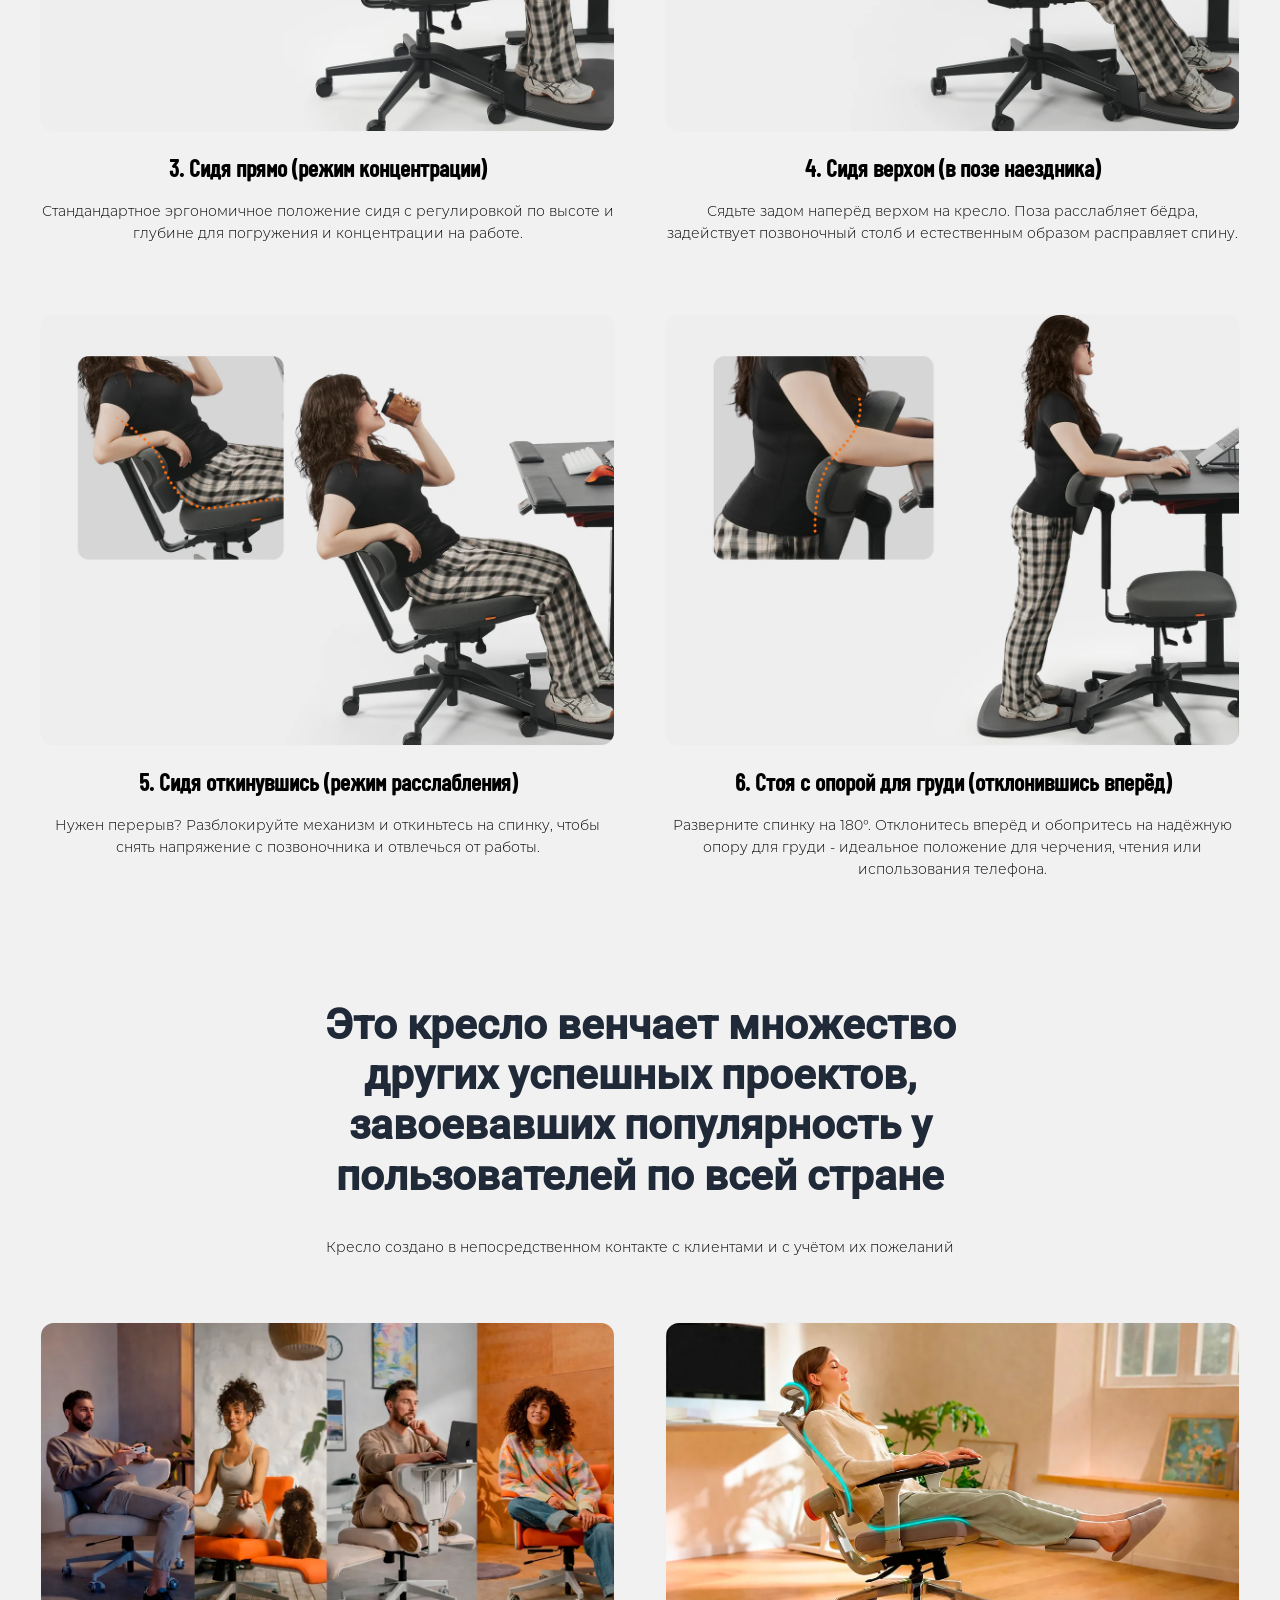
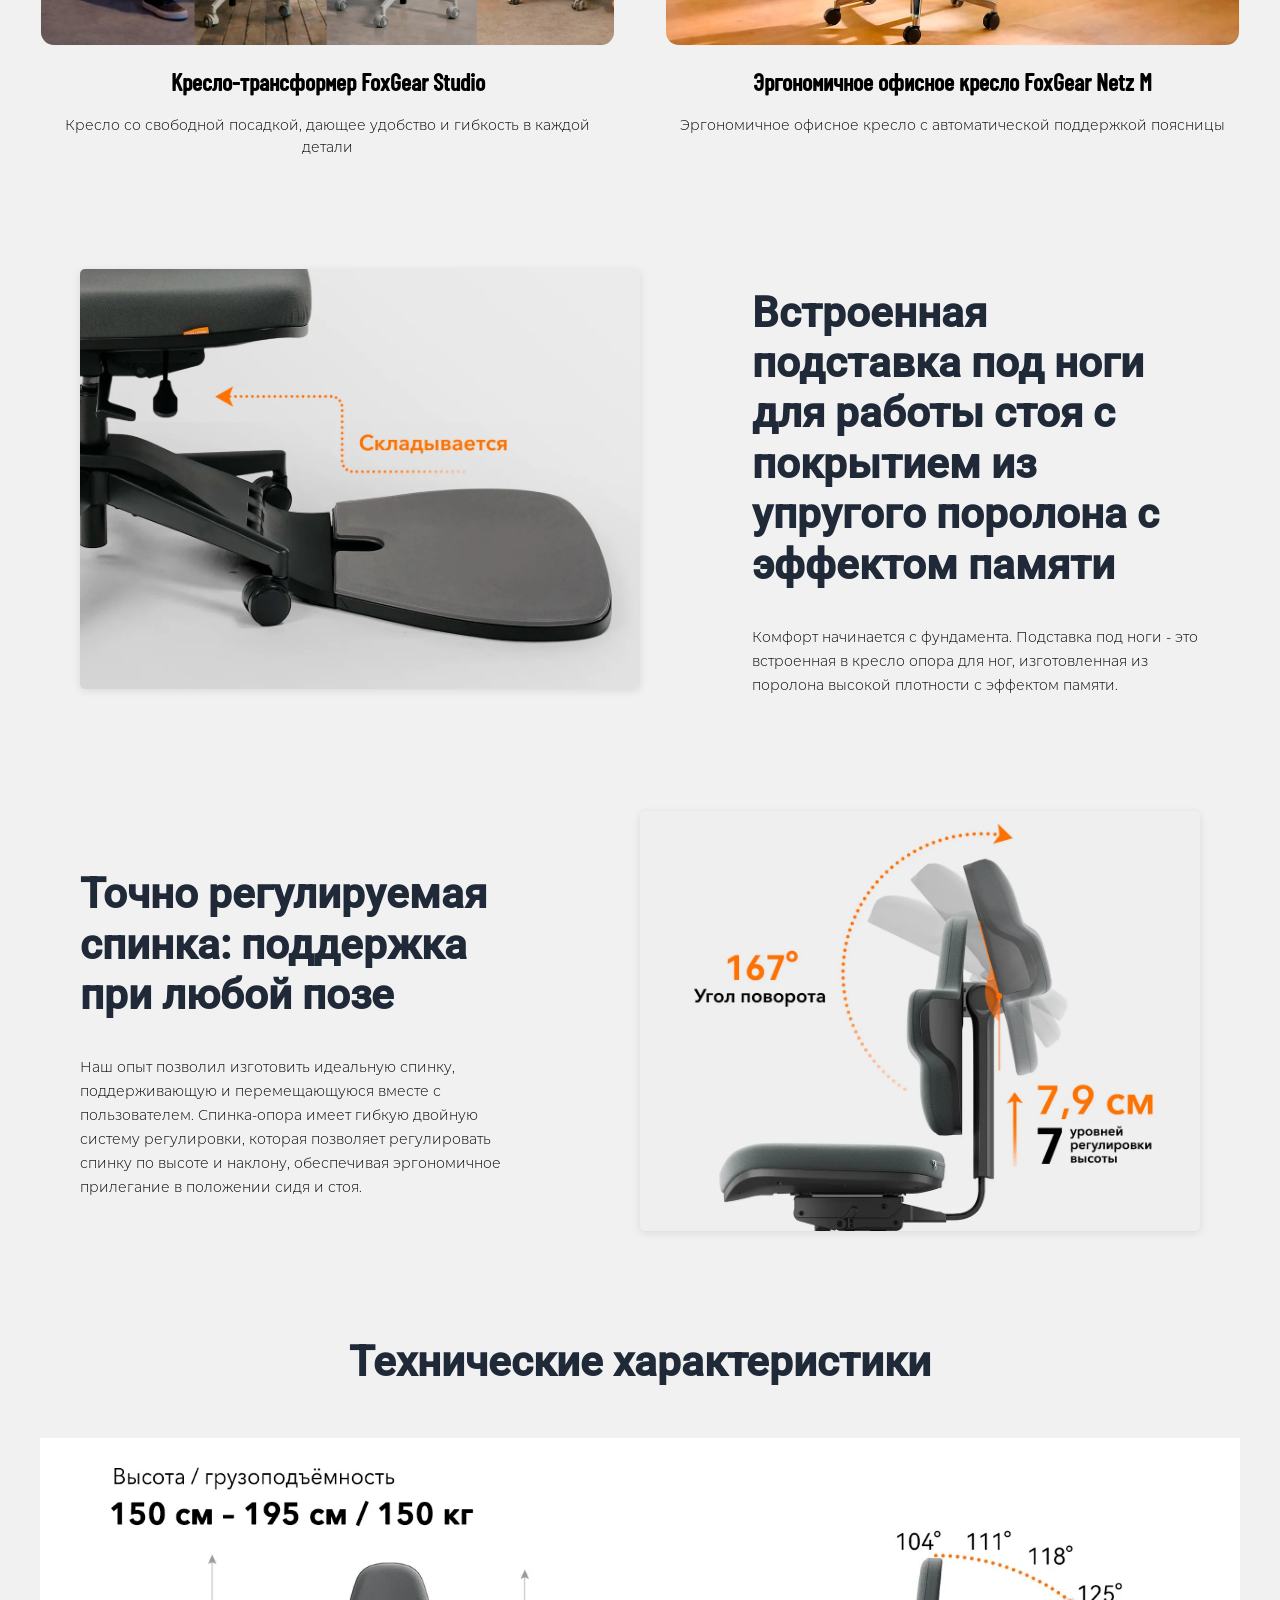
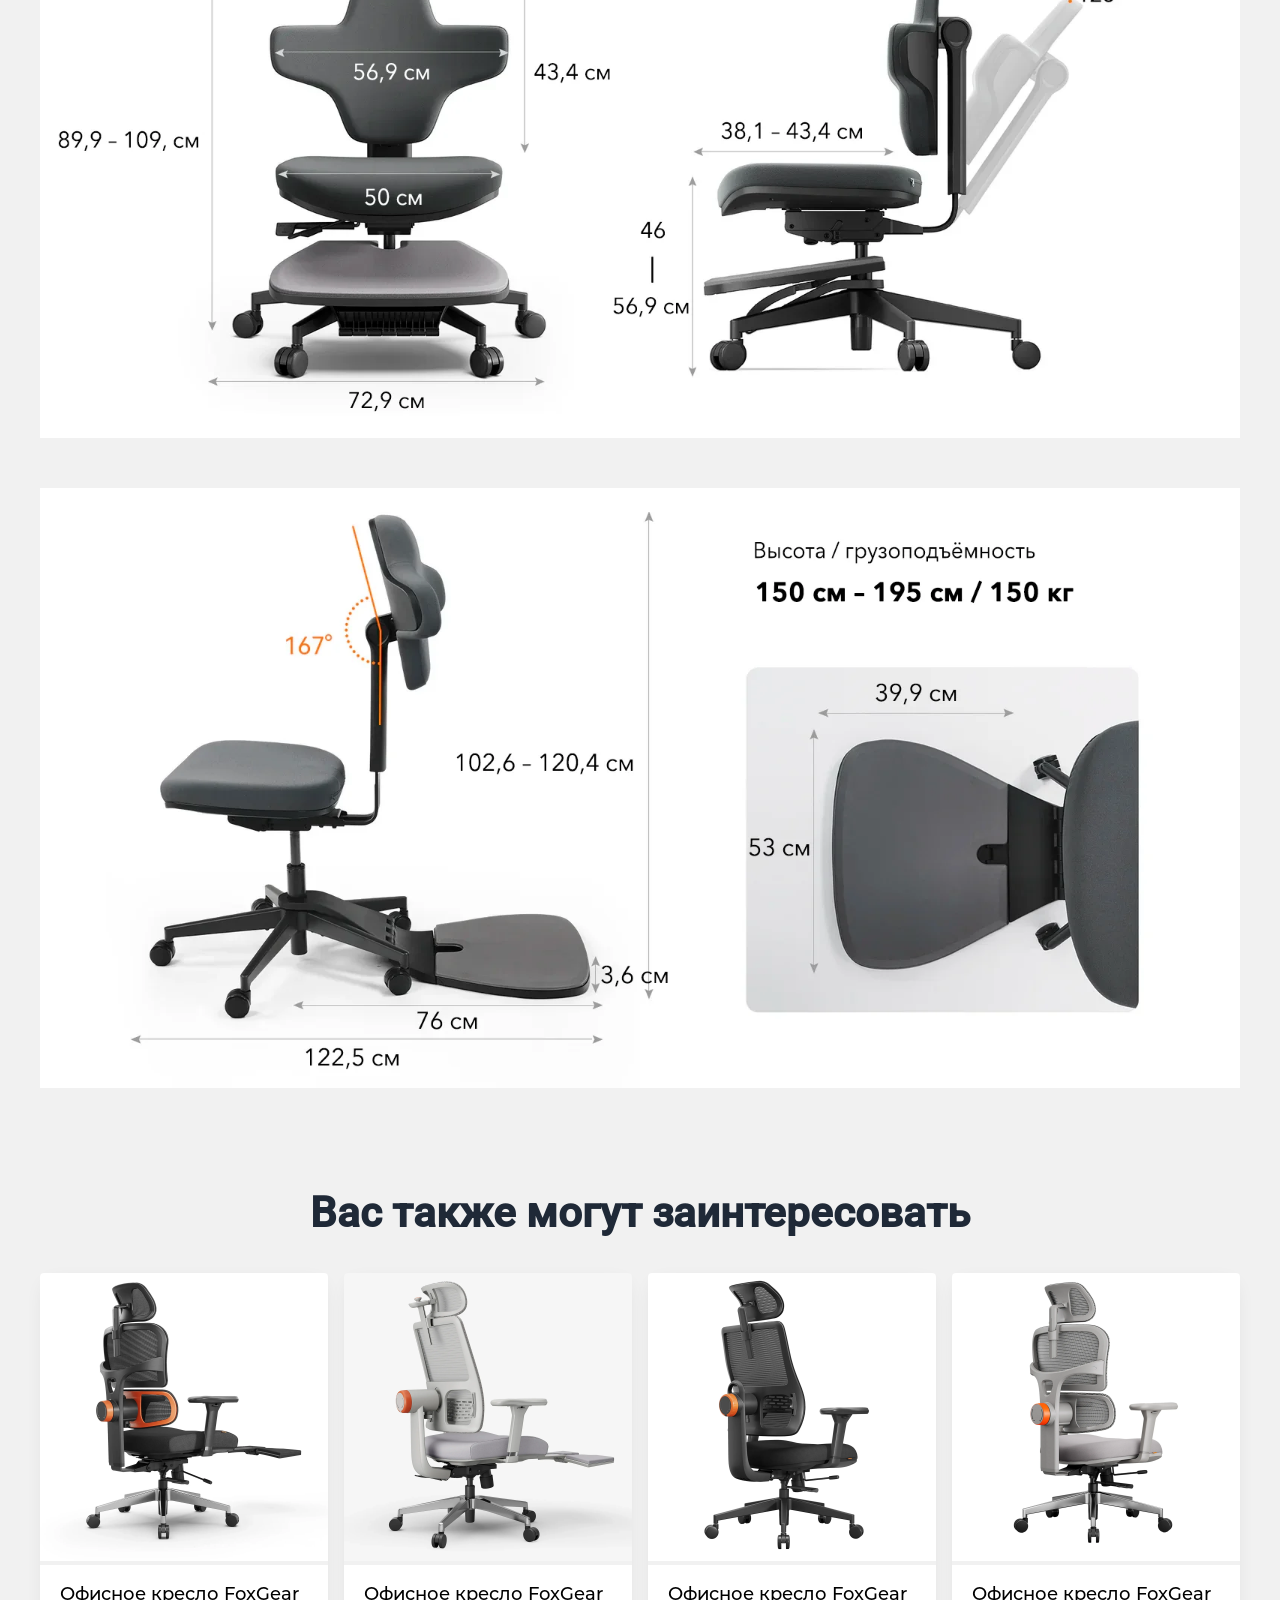
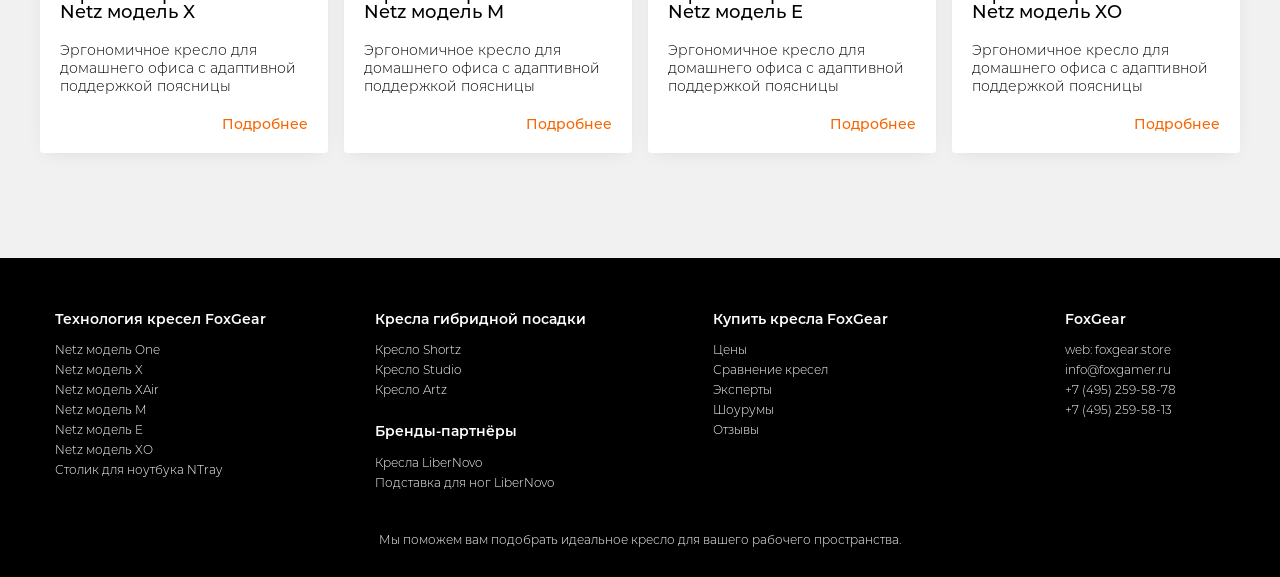
==== commit 85274a7b: "feat: new video fullwidth block added" ====
--- a/index.html
+++ b/index.html
@@ -413,6 +413,17 @@
                 </div>
             </div>
         </div>
+        <section>
+            <h2 class="section-title">Первое в мире кресло с опрокидывающейся спинкой
+            </h2>
+            <h3 class="section-title section-title_diminished-more">FoxGear Artz - создано для борьбы с болью в спине</h3>
+            <div class="video video_full">
+                <video class="video__player" poster="images/preview/overview.webp" playsinline autoplay muted>
+                    <source src="videos/overview.mp4" type="video/mp4">
+                    Ваш браузер не поддерживает видео
+                </video>
+            </div>
+        </section>
         <div class="wrapper-1300 main__video-wrapper">
             <div class="video-slider">
                 <div class="video-slider__videos owl-carousel">
--- a/blocks/section-title/css/section-title.css
+++ b/blocks/section-title/css/section-title.css
@@ -11,6 +11,10 @@
 
 .section-title_diminished {
     font-size: 38px;
+}
+
+.section-title_diminished-more {
+    font-size: 30px;
 }
 
 .section-title_left {
@@ -36,4 +40,10 @@
 
         line-height: 28px;
     }
+
+    .section-title_diminished-more {
+       font-size: 20px;
+
+       line-height: 1.3;
+    }
 }
--- a/css/pages/index.css
+++ b/css/pages/index.css
@@ -45,6 +45,12 @@
     margin-bottom: 100px;
 }
 
+.video_full {
+    max-width: none;
+
+    border-radius: 0;
+}
+
 .hero-single {
     margin-top: 50px;
 }
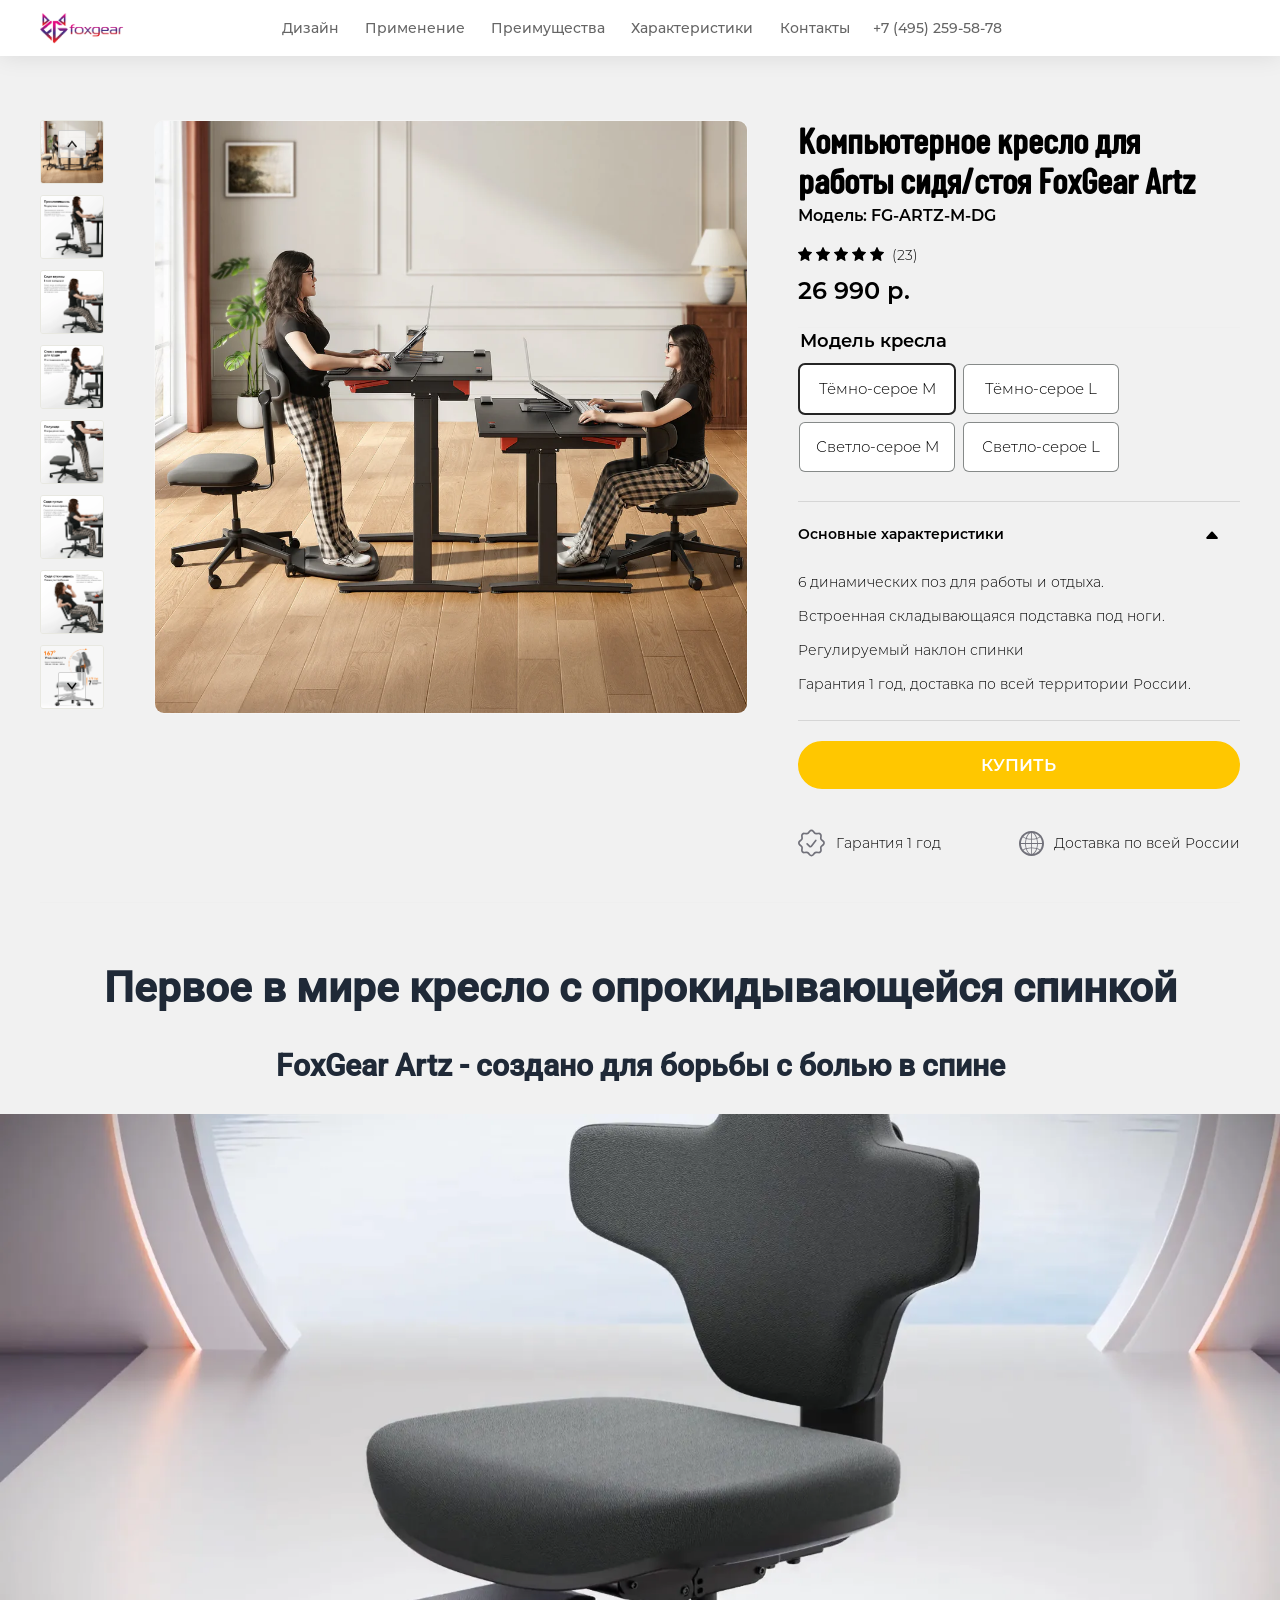
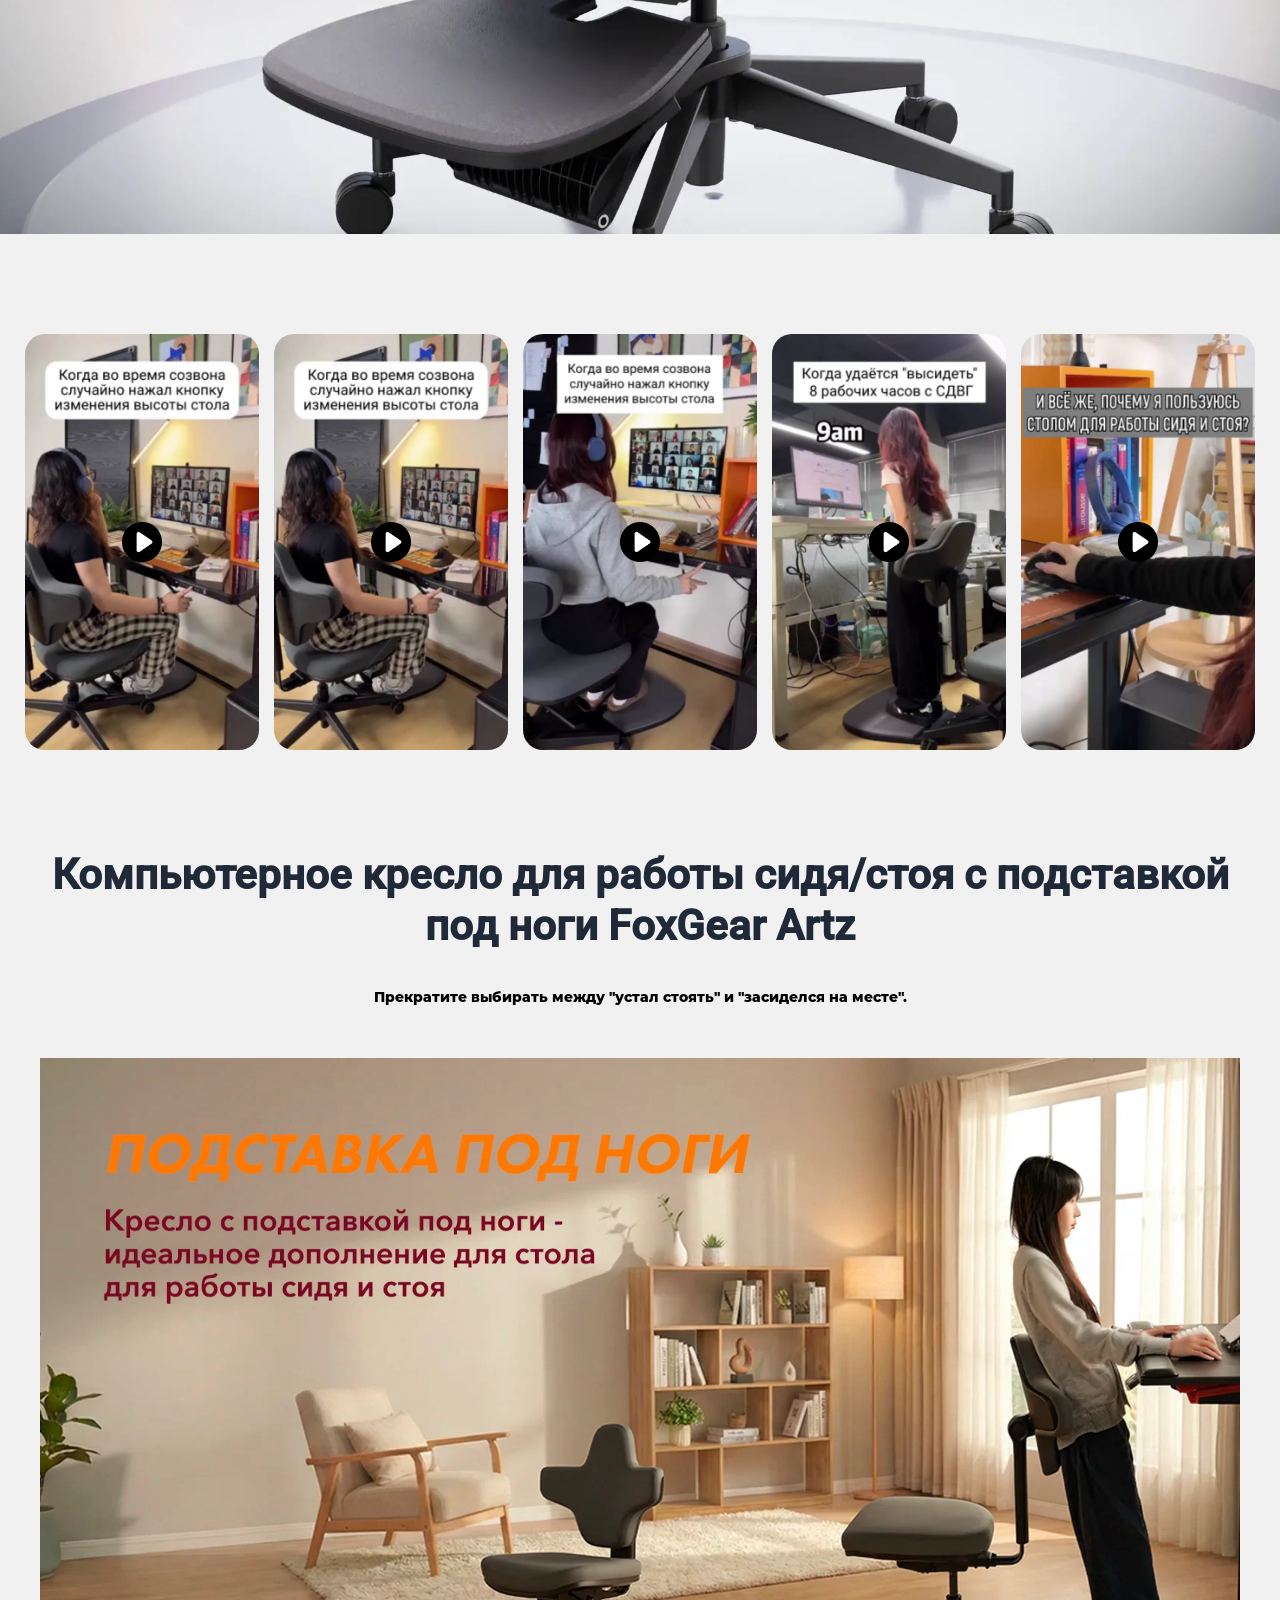
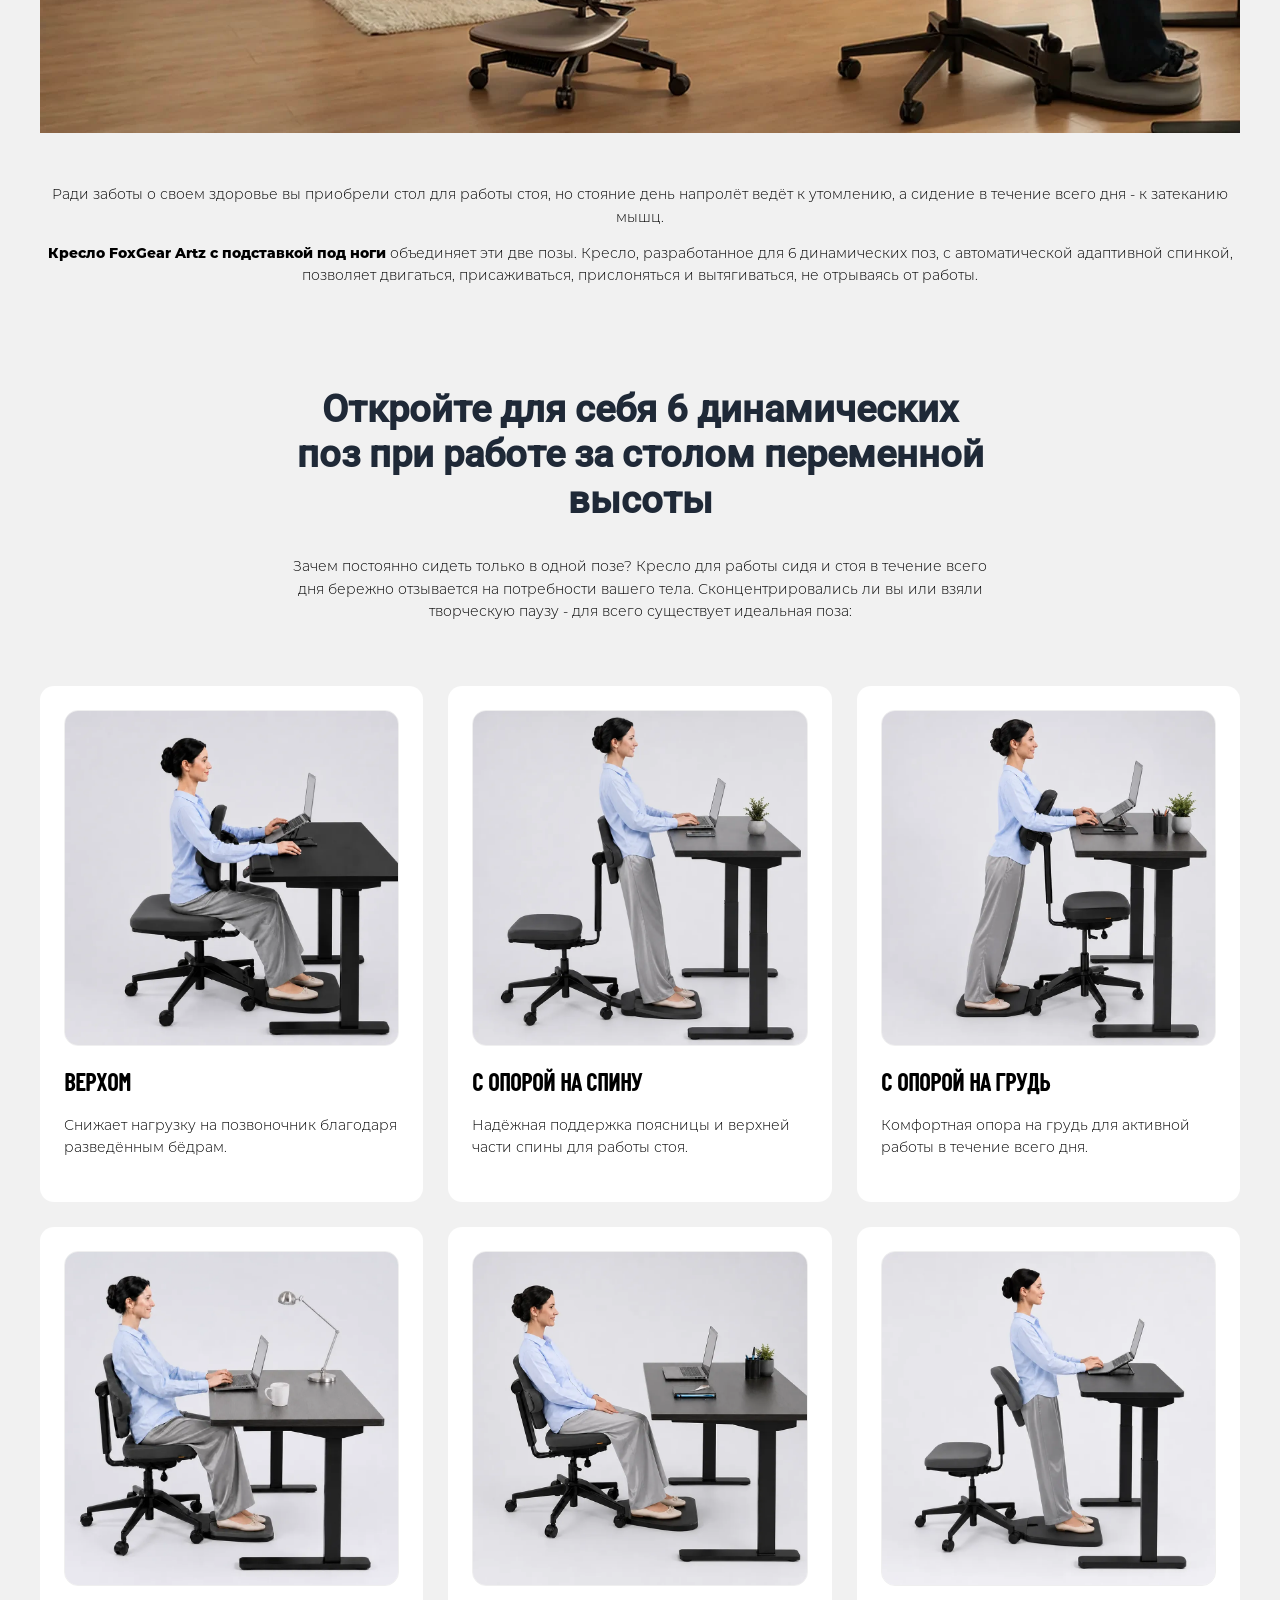
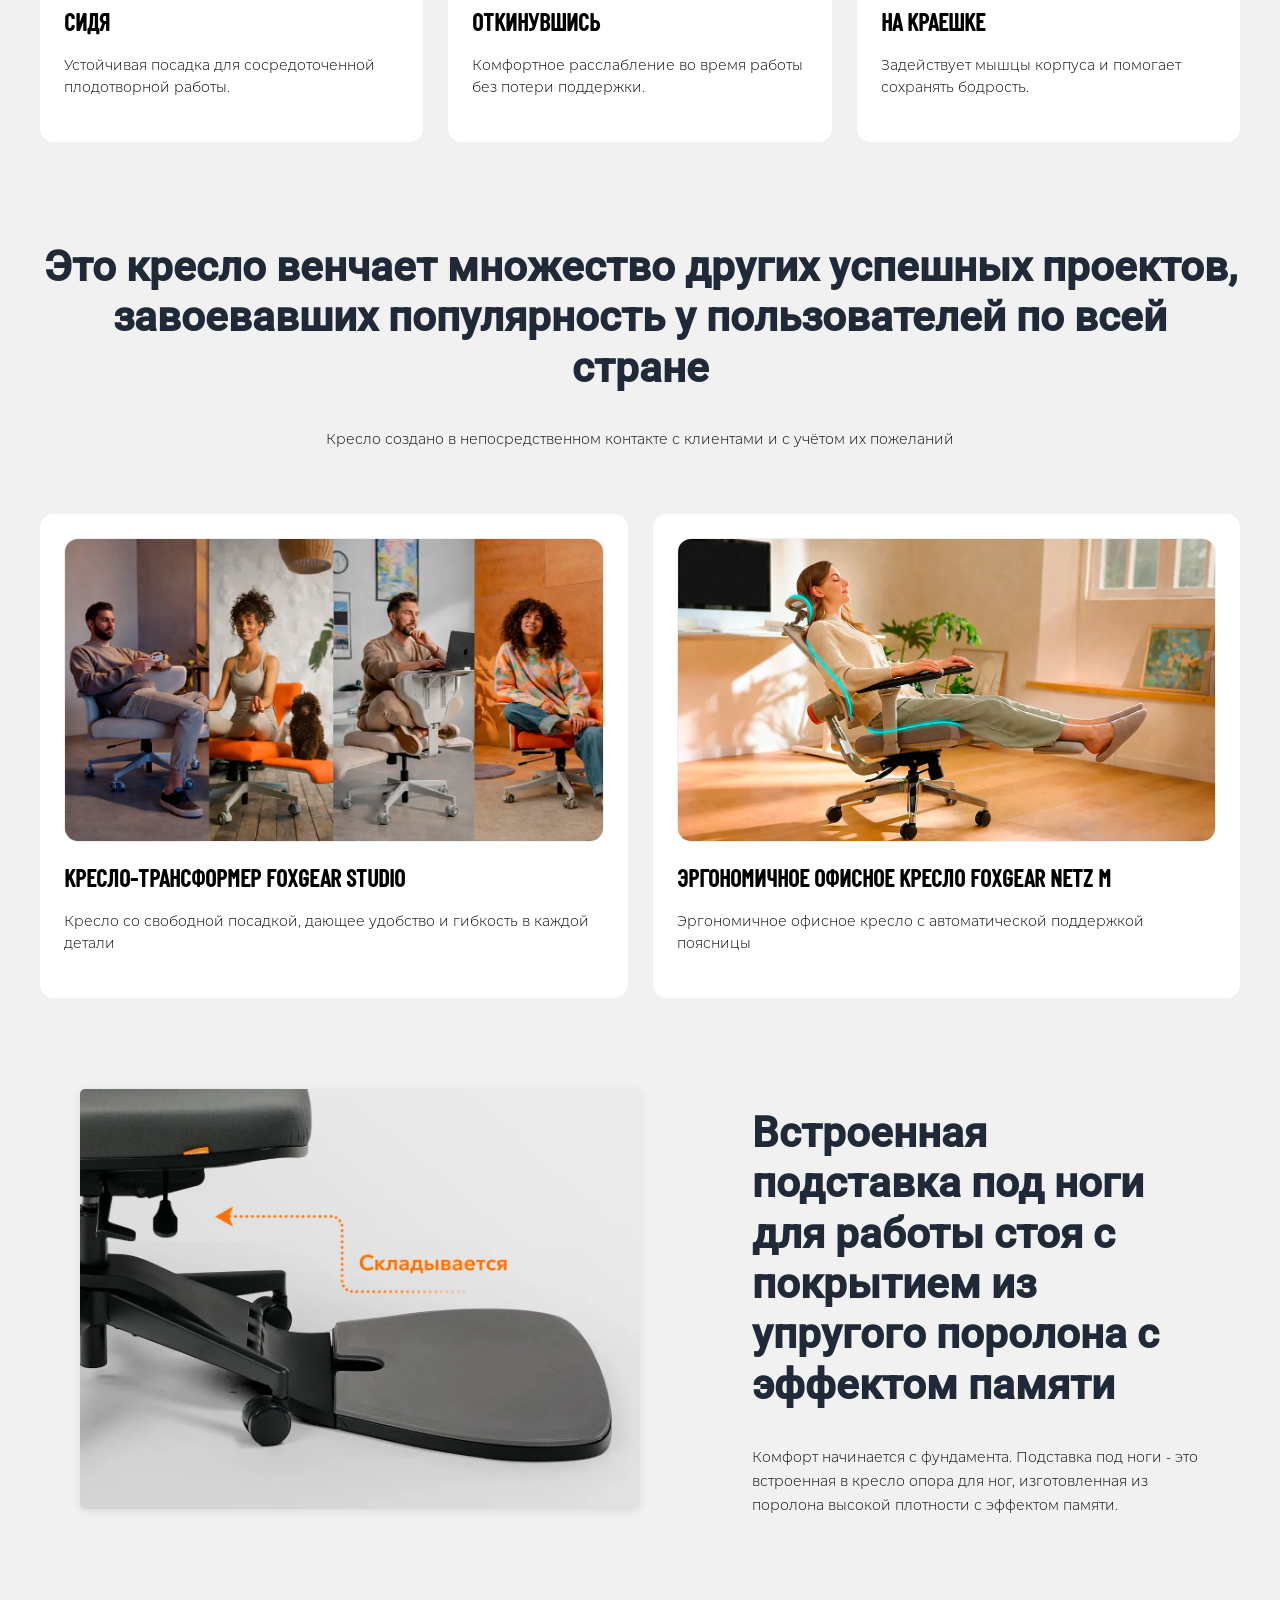
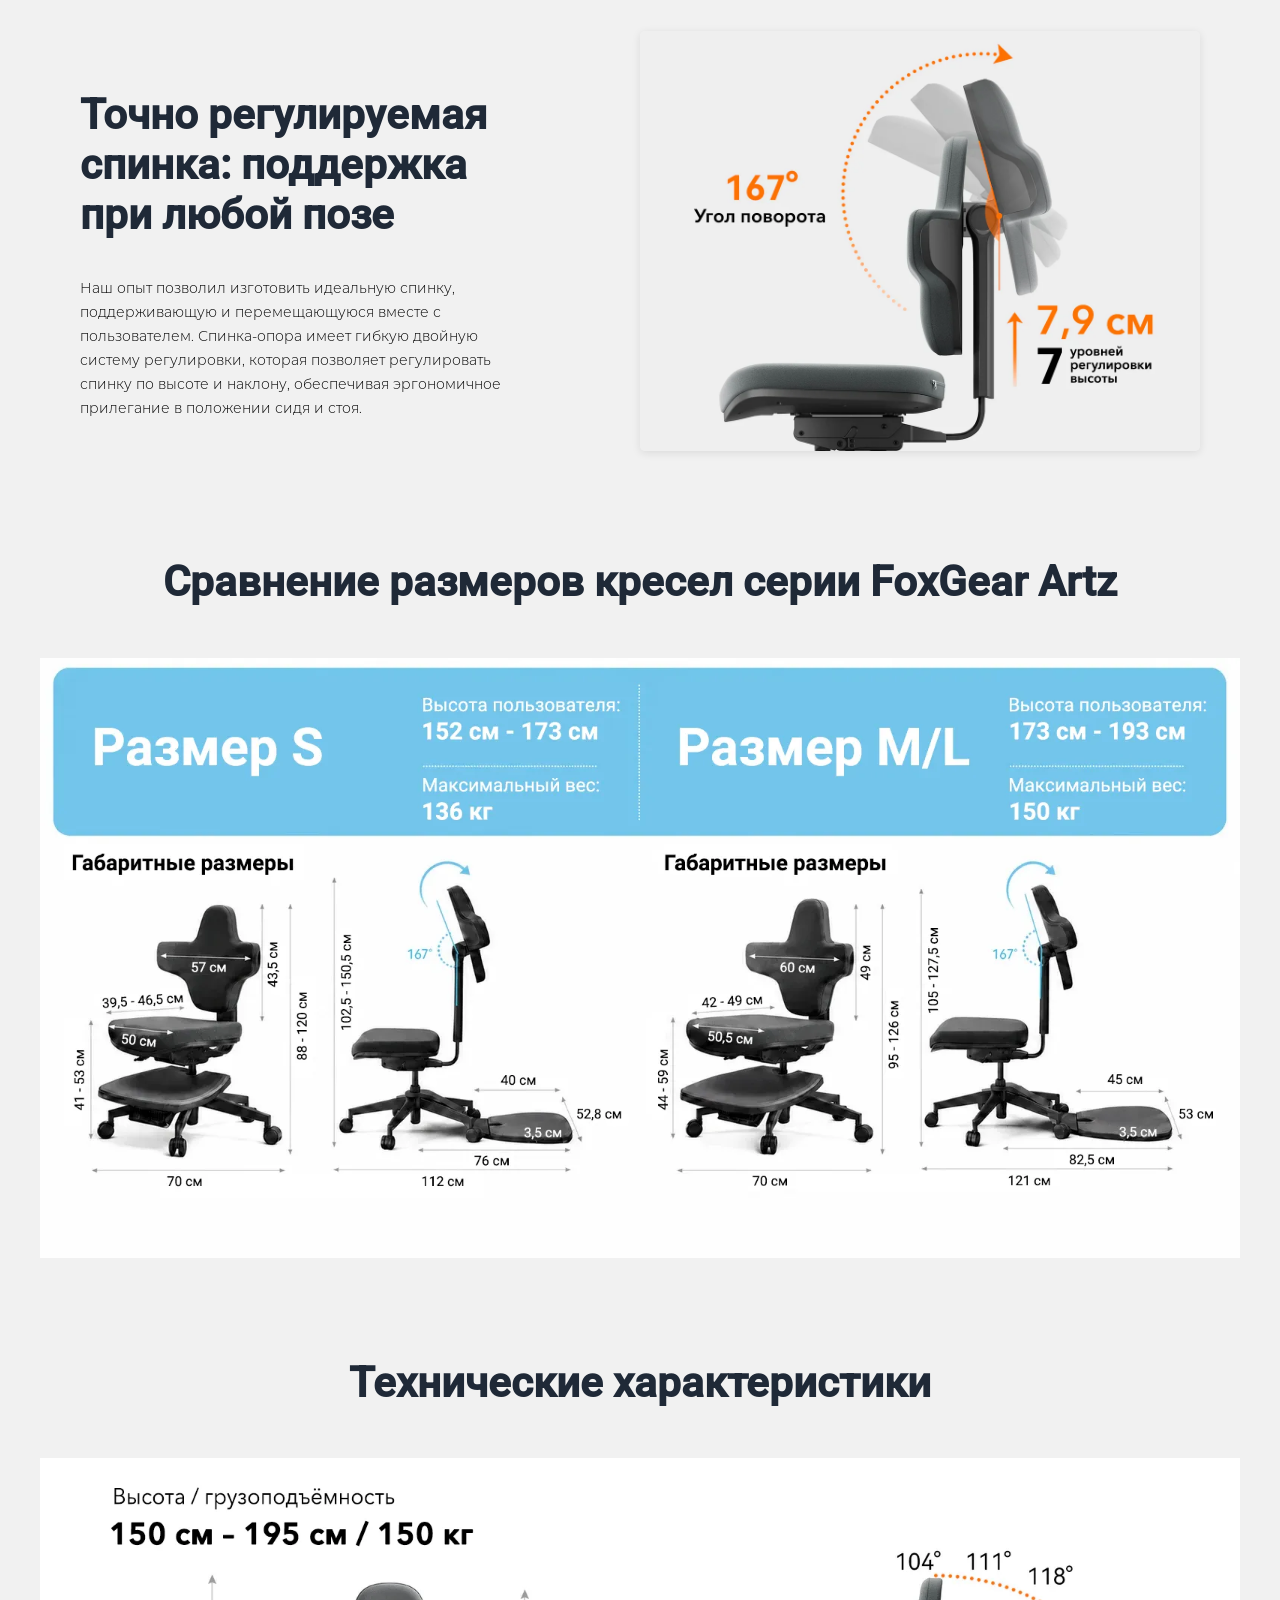
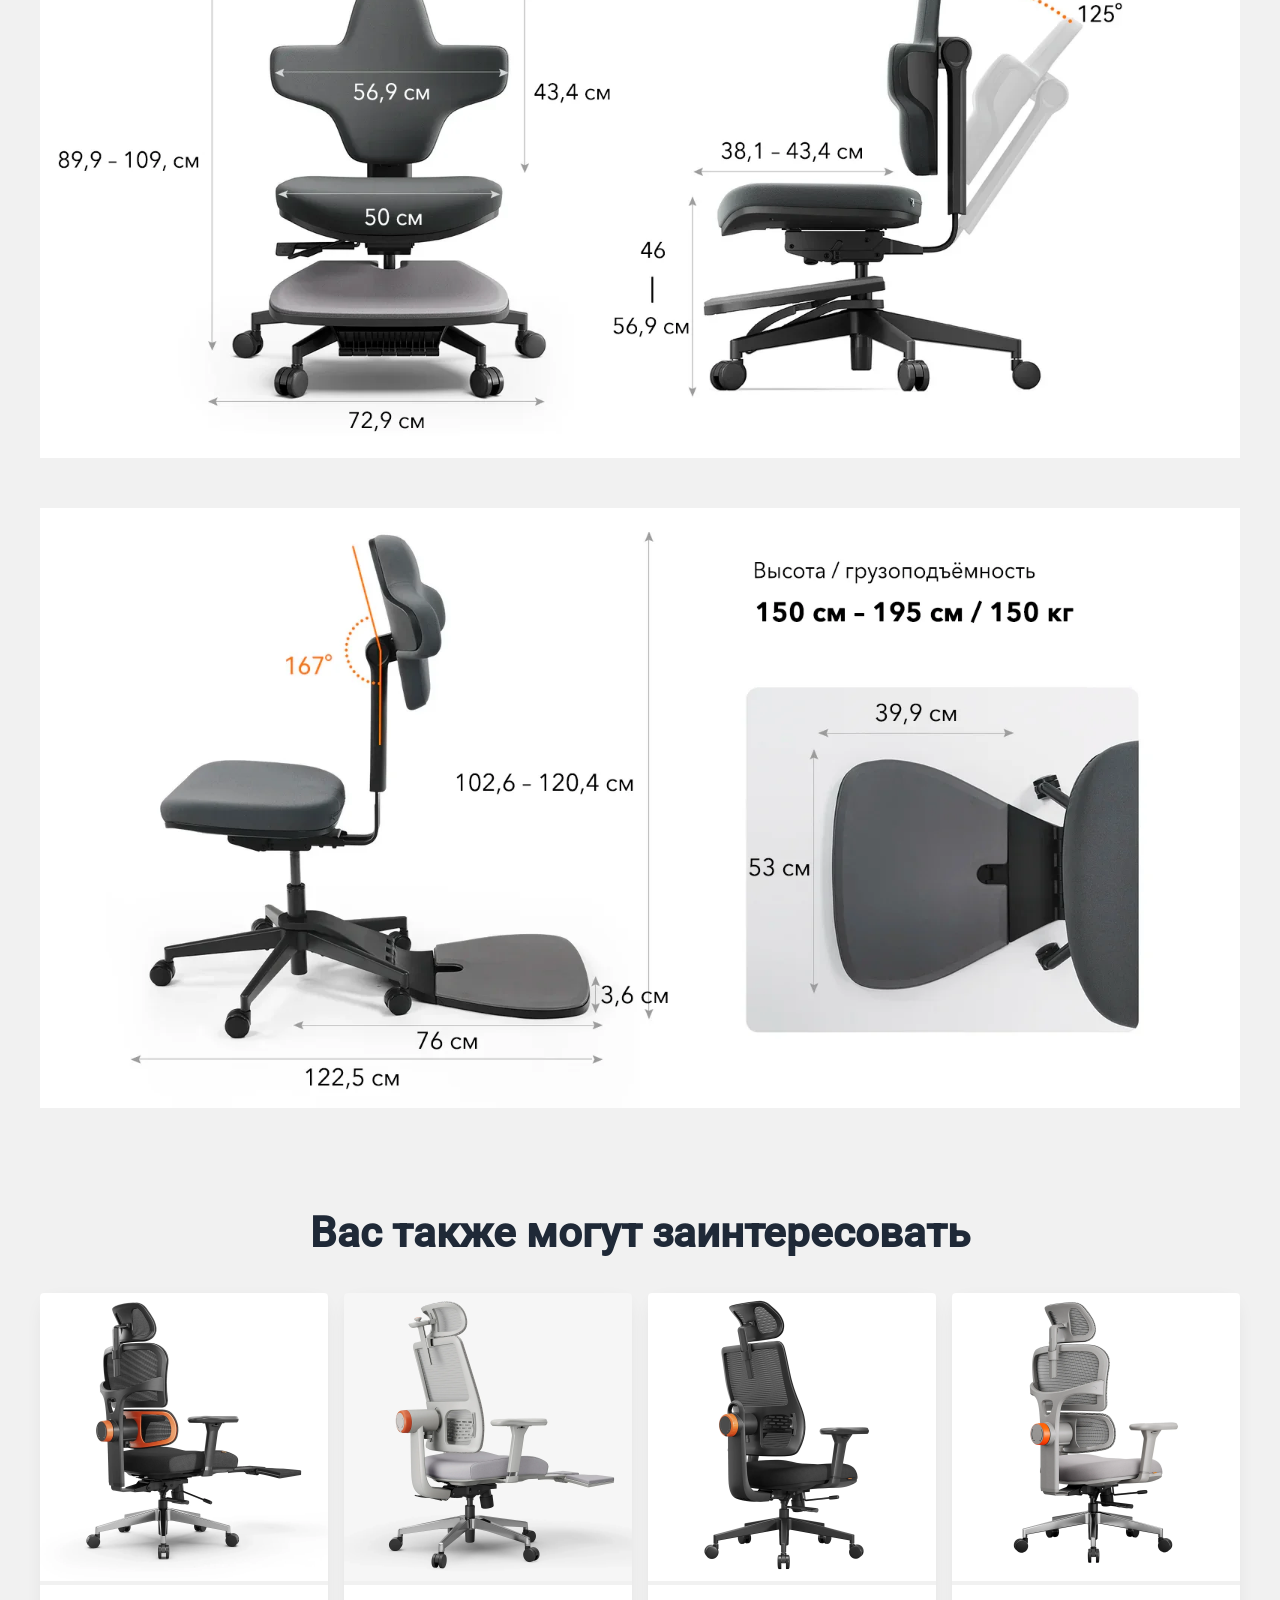
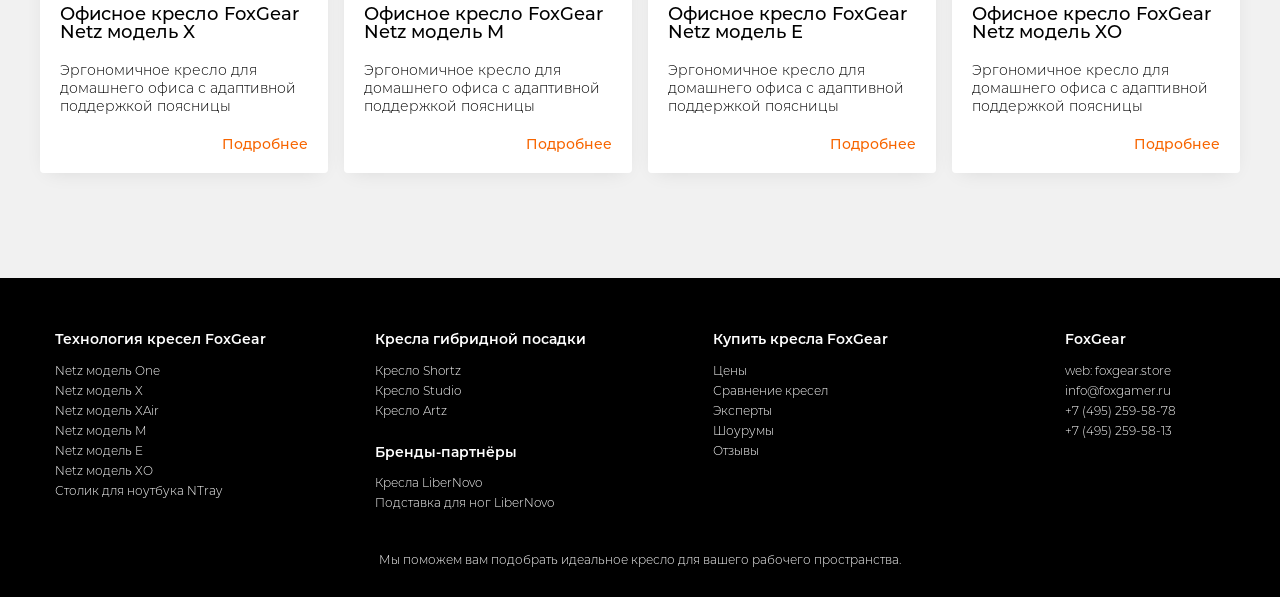
==== commit 48a9347d: "fix: block single-slider grid modified to 2 cards in a row" ====
--- a/index.html
+++ b/index.html
@@ -500,11 +500,10 @@
                             <img class="card-single__image" src="images/product/02.webp" alt="Кресло FoxGear Artz">
                             <div class="card-single__content">
                                 <div class="card-single__title">
-                                    1. Прислонившись (поддержка поясницы)
+                                    Верхом
                                 </div>
                                 <div class="card-single__description">
-                                    Прислонитесь в позе стоя. Спинка поддерживает вашу поясницу, уменьшая утомления и
-                                    сохраняя вашу подвижность.
+                                    Снижает нагрузку на позвоночник благодаря разведённым бёдрам.
                                 </div>
                             </div>
                         </div>
@@ -512,11 +511,10 @@
                             <img class="card-single__image" src="images/product/03.webp" alt="Кресло FoxGear Artz">
                             <div class="card-single__content">
                                 <div class="card-single__title">
-                                    2. Полусидя (опора для ягодиц)
+                                    С опорой на спину
                                 </div>
                                 <div class="card-single__description">
-                                    Снимите нагрузку с ног, заняв положение полусидя. Идеально для кратких задач, при
-                                    сохранении положения глаз на уровне монитора.
+                                    Надёжная поддержка поясницы и верхней части спины для работы стоя.
                                 </div>
                             </div>
                         </div>
@@ -524,11 +522,10 @@
                             <img class="card-single__image" src="images/product/04.webp" alt="Кресло FoxGear Artz">
                             <div class="card-single__content">
                                 <div class="card-single__title">
-                                    3. Сидя прямо (режим концентрации)
+                                    С опорой на грудь
                                 </div>
                                 <div class="card-single__description">
-                                    Стандандартное эргономичное положение сидя с регулировкой по высоте и глубине для
-                                    погружения и концентрации на работе.
+                                    Комфортная опора на грудь для активной работы в течение всего дня.
                                 </div>
                             </div>
                         </div>
@@ -536,11 +533,10 @@
                             <img class="card-single__image" src="images/product/05.webp" alt="Кресло FoxGear Artz">
                             <div class="card-single__content">
                                 <div class="card-single__title">
-                                    4. Сидя верхом (в позе наездника)
+                                    Сидя
                                 </div>
                                 <div class="card-single__description">
-                                    Сядьте задом наперёд верхом на кресло. Поза расслабляет бёдра, задействует
-                                    позвоночный столб и естественным образом расправляет спину.
+                                    Устойчивая посадка для сосредоточенной плодотворной работы.
                                 </div>
                             </div>
                         </div>
@@ -548,11 +544,10 @@
                             <img class="card-single__image" src="images/product/06.webp" alt="Кресло FoxGear Artz">
                             <div class="card-single__content">
                                 <div class="card-single__title">
-                                    5. Сидя откинувшись (режим расслабления)
+                                    Откинувшись
                                 </div>
                                 <div class="card-single__description">
-                                    Нужен перерыв? Разблокируйте механизм и откиньтесь на спинку, чтобы снять напряжение
-                                    с позвоночника и отвлечься от работы.
+                                    Комфортное расслабление во время работы без потери поддержки.
                                 </div>
                             </div>
                         </div>
@@ -560,11 +555,10 @@
                             <img class="card-single__image" src="images/product/07.webp" alt="Кресло FoxGear Artz">
                             <div class="card-single__content">
                                 <div class="card-single__title">
-                                    6. Стоя с опорой для груди (отклонившись вперёд)
+                                    На краешке
                                 </div>
                                 <div class="card-single__description">
-                                    Разверните спинку на 180&deg;. Отклонитесь вперёд и обопритесь на надёжную опору для
-                                    груди - идеальное положение для черчения, чтения или использования телефона.
+                                    Задействует мышцы корпуса и помогает сохранять бодрость.
                                 </div>
                             </div>
                         </div>
@@ -572,12 +566,12 @@
                 </div>
             </section>
             <section class="section" id="advantages">
-                <h2 class="section-title p_limited">Это кресло венчает множество других успешных проектов, завоевавших
+                <h2 class="section-title">Это кресло венчает множество других успешных проектов, завоевавших
                     популярность у пользователей по всей стране</h2>
                 <p class="p_centered p_limited">Кресло создано в непосредственном контакте с клиентами и с учётом их
                     пожеланий</p>
                 <div class="single-slider-grid">
-                    <div class="single-slider-grid__cards">
+                    <div class="single-slider-grid__cards single-slider-grid__cards_double">
                         <div class="card-single single-slider-grid__card">
                             <img class="card-single__image" src="images/products/01.webp"
                                 alt="Кресло-трансформер FoxGear Studio">
@@ -646,6 +640,16 @@
             </div>
         </div>
         <div class="wrapper">
+             <section class="section" id="design">
+                <h2 class="section-title">Сравнение размеров кресел серии FoxGear Artz</h2>
+                <div class="block-image">
+                    <picture>
+                        <source srcset="images/size-compare/01.webp" media="(min-width: 769px)">
+                        <source srcset="images/size-compare/01.webp" media="(max-width: 768px)">
+                        <img class="block-image__image" src="images/size-compare/01.webp" alt="Сравнение размеров">
+                    </picture>
+                </div>
+            </section>
             <section class="section" id="specs">
                 <h2 class="section-title">Технические характеристики</h2>
                 <div class="block-image">
--- a/css/common/consts.css
+++ b/css/common/consts.css
@@ -64,7 +64,7 @@
     --text-family-section-title: "Roboto", Helvetica, Arial, sans-serif;
 
     --text-size-section:        42px;
-    --text-size-card:           28px;
+    --text-size-card:           22px;
     --text-size-legend:         18px;
     --text-size-page:           18px;
     --text-size-menu:           14px;
--- a/blocks/card-single/css/card-single.css
+++ b/blocks/card-single/css/card-single.css
@@ -1,11 +1,16 @@
 .card-single {
     position: relative;
     display: block;
+    padding: 24px;
 
     color: var(--text-color-main, #000000);
     font-family: var(--text-family-main, sans-serif);
     font-size: var(--text-size-main, 16px);
     font-weight: var(--text-weight-main, 300);
+
+    background-color: var(--white, #FFFFFF);
+
+    border-radius: var(--border-radius-card, 14px);
 
     line-height: var(--text-line-height-main, 20px);
 }
@@ -28,7 +33,8 @@
 
     line-height: 1;
 
-    text-align: center;
+    text-align: left;
+    text-transform: uppercase;
 }
 
 .card-single__description {
@@ -36,7 +42,7 @@
 
     line-height: var(--text-line-height-specs, 22px);
 
-    text-align: center;
+    text-align: left;
 }
 
 .card-single__link {
--- a/blocks/single-slider-grid/css/single-slider-grid.css
+++ b/blocks/single-slider-grid/css/single-slider-grid.css
@@ -13,14 +13,18 @@
 
 .single-slider-grid__cards {
     display: grid;
-    grid-template-columns: repeat(2, 1fr);
+    grid-template-columns: repeat(3, 1fr);
     justify-content: space-between;
     align-items: start;
     width: 100%;
     max-width: var(--wrapper-width, 1440px);
     margin: 0 auto;
     padding-top: 50px;
-    gap: 50px;
+    gap: 25px;
+}
+
+.single-slider-grid__cards_double {
+    grid-template-columns: repeat(2, 1fr);
 }
 
 .single-slider-grid__card {
@@ -31,6 +35,10 @@
     .single-slider-grid__cards {
         grid-template-columns: repeat(6, clamp(266px, 38vw, 380px));
     }
+
+    .single-slider-grid__cards_double {
+        grid-template-columns: repeat(2, 1fr);
+    }
 }
 
 @media screen and (max-width: 700px) {
@@ -39,3 +47,10 @@
         gap: 35px
     }
 }
+
+@media screen and (max-width: 480px) {
+    .single-slider-grid__cards {
+        grid-template-columns: repeat(6, clamp(0px, calc(72.63vw + 1.58px), 510px));
+        gap: 20px
+    }
+}
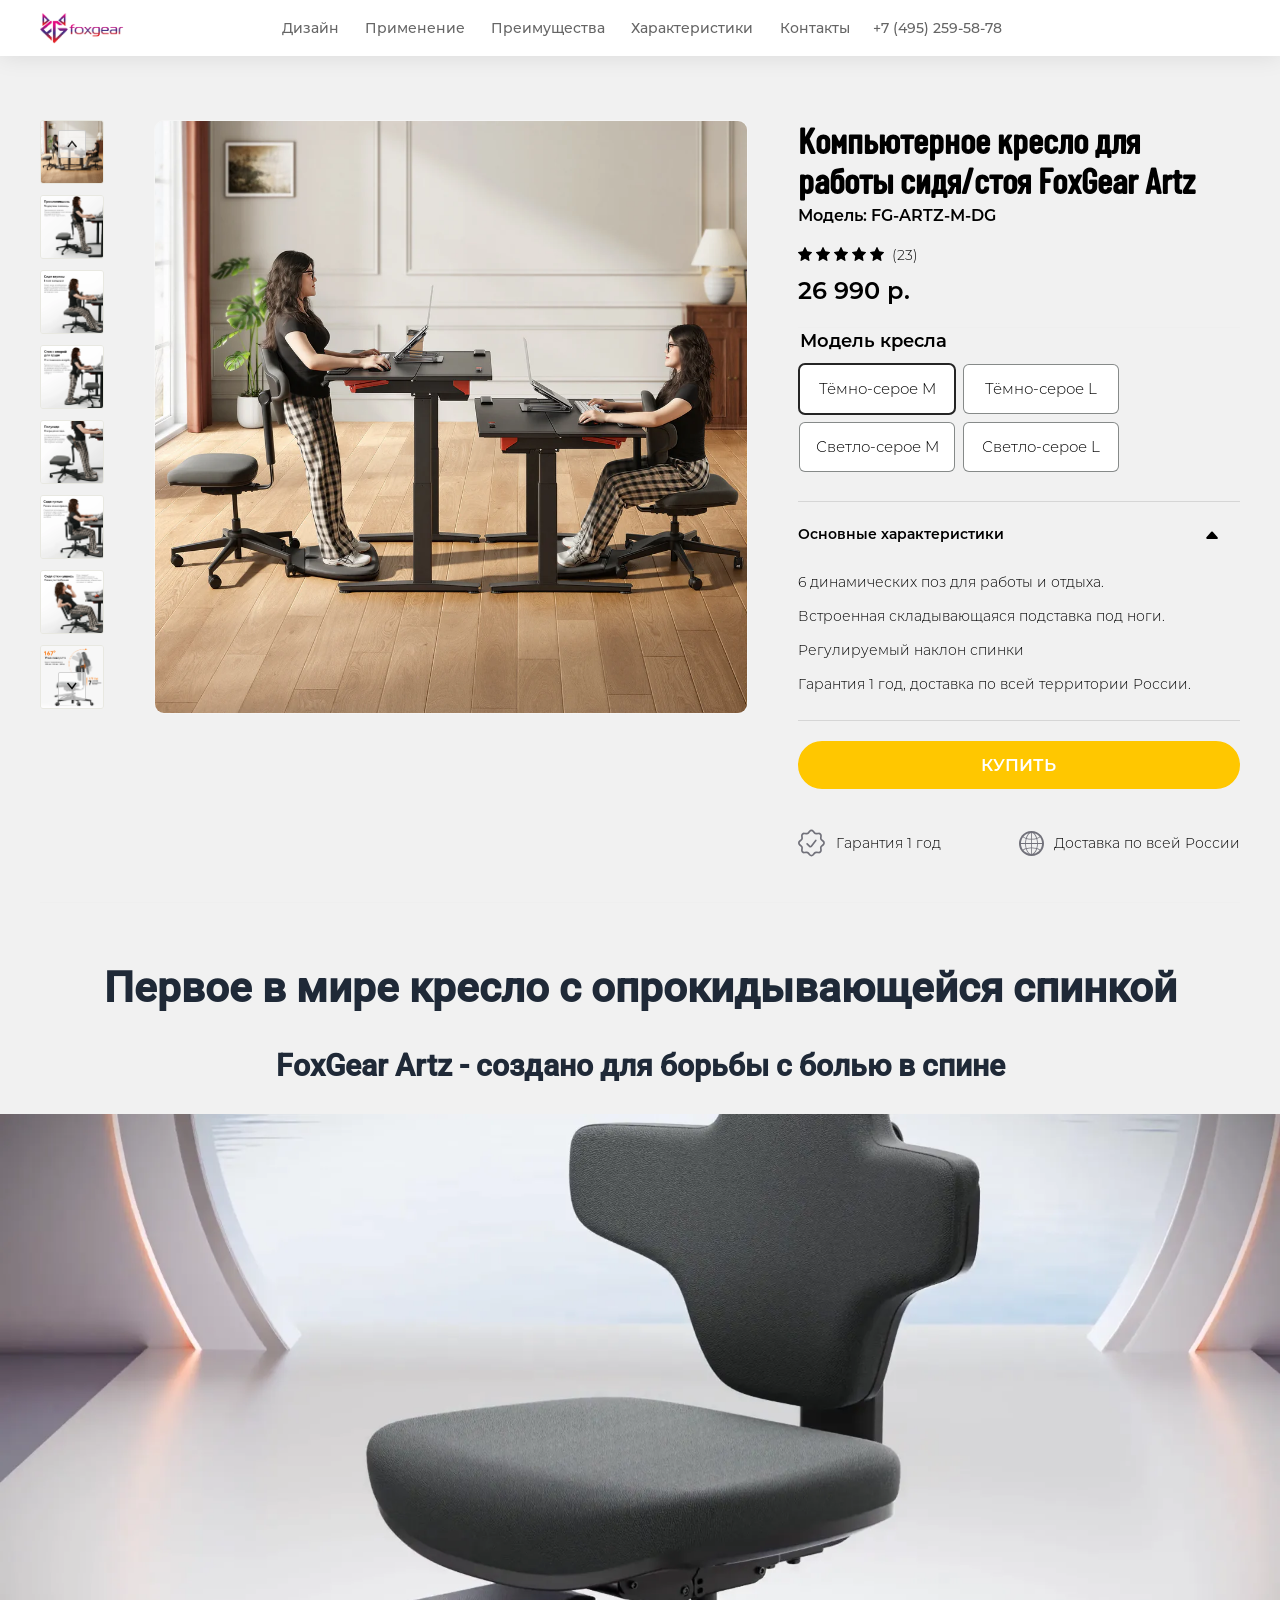
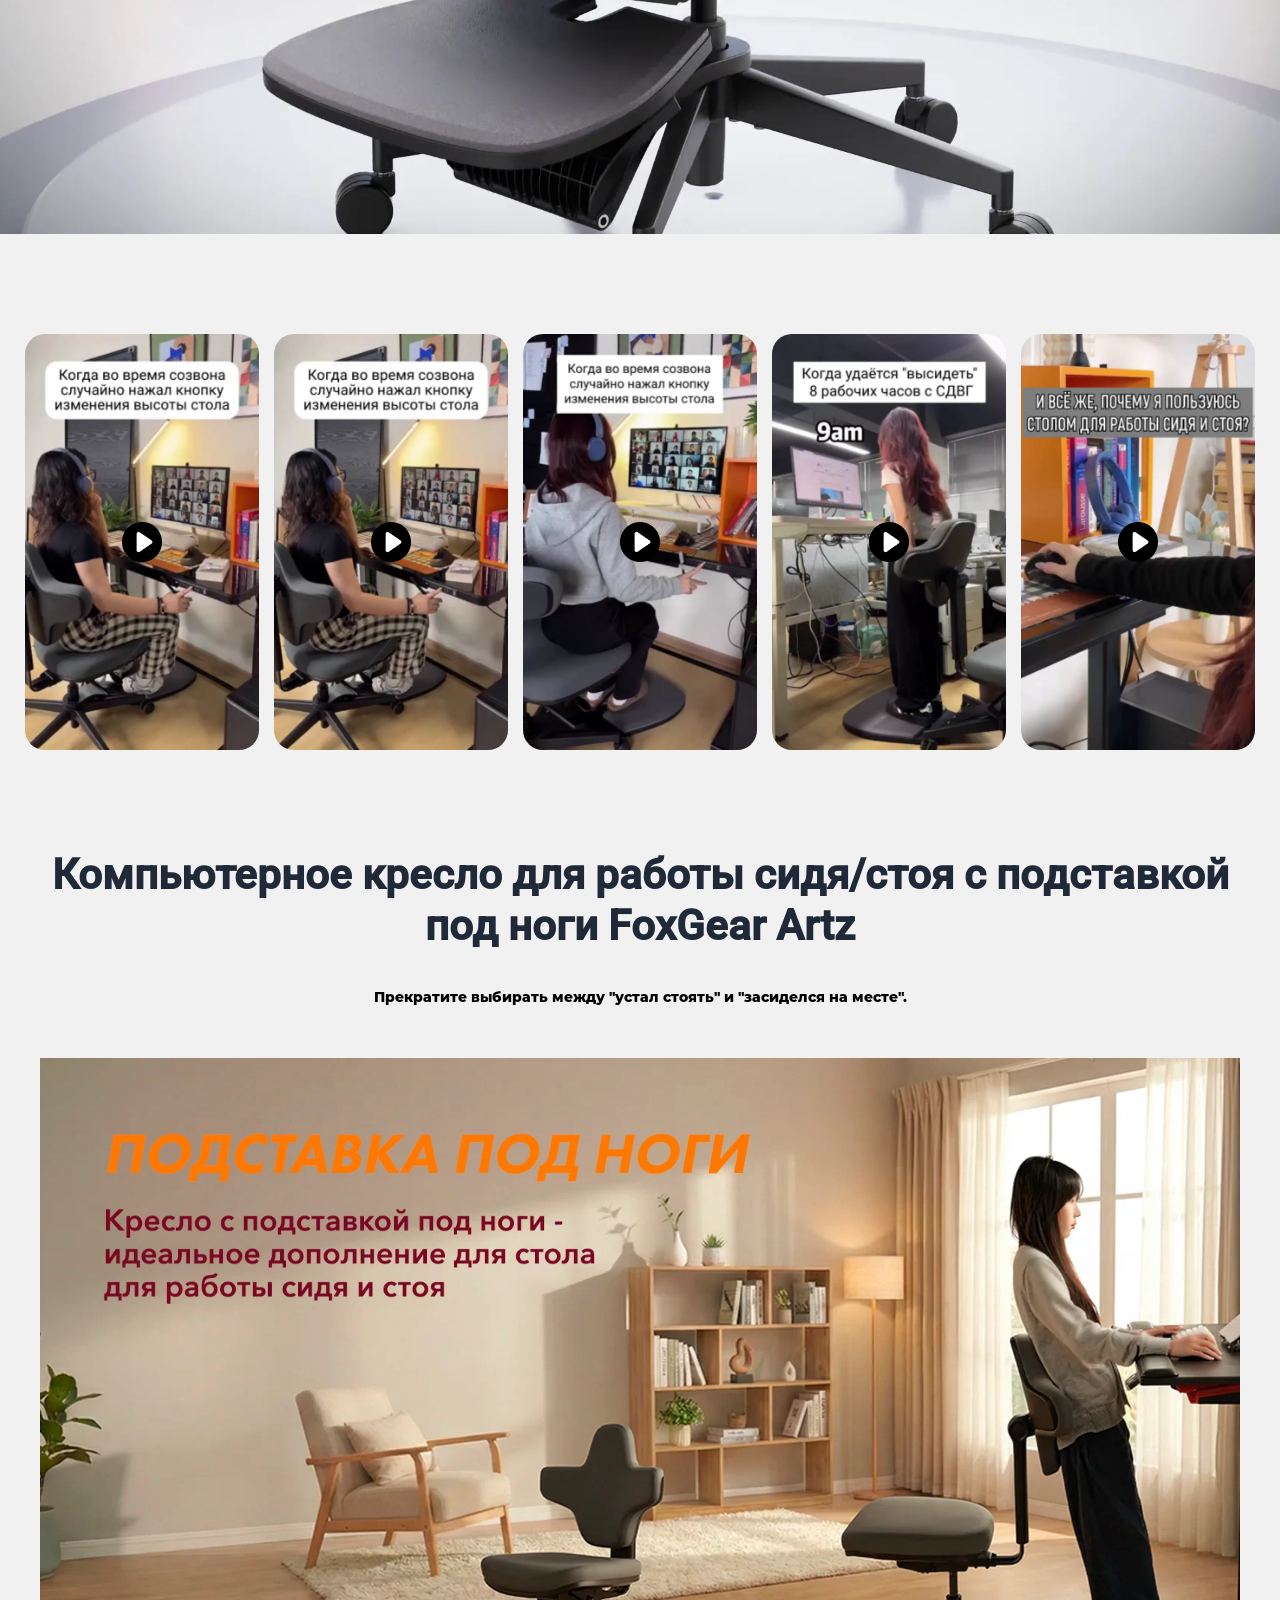
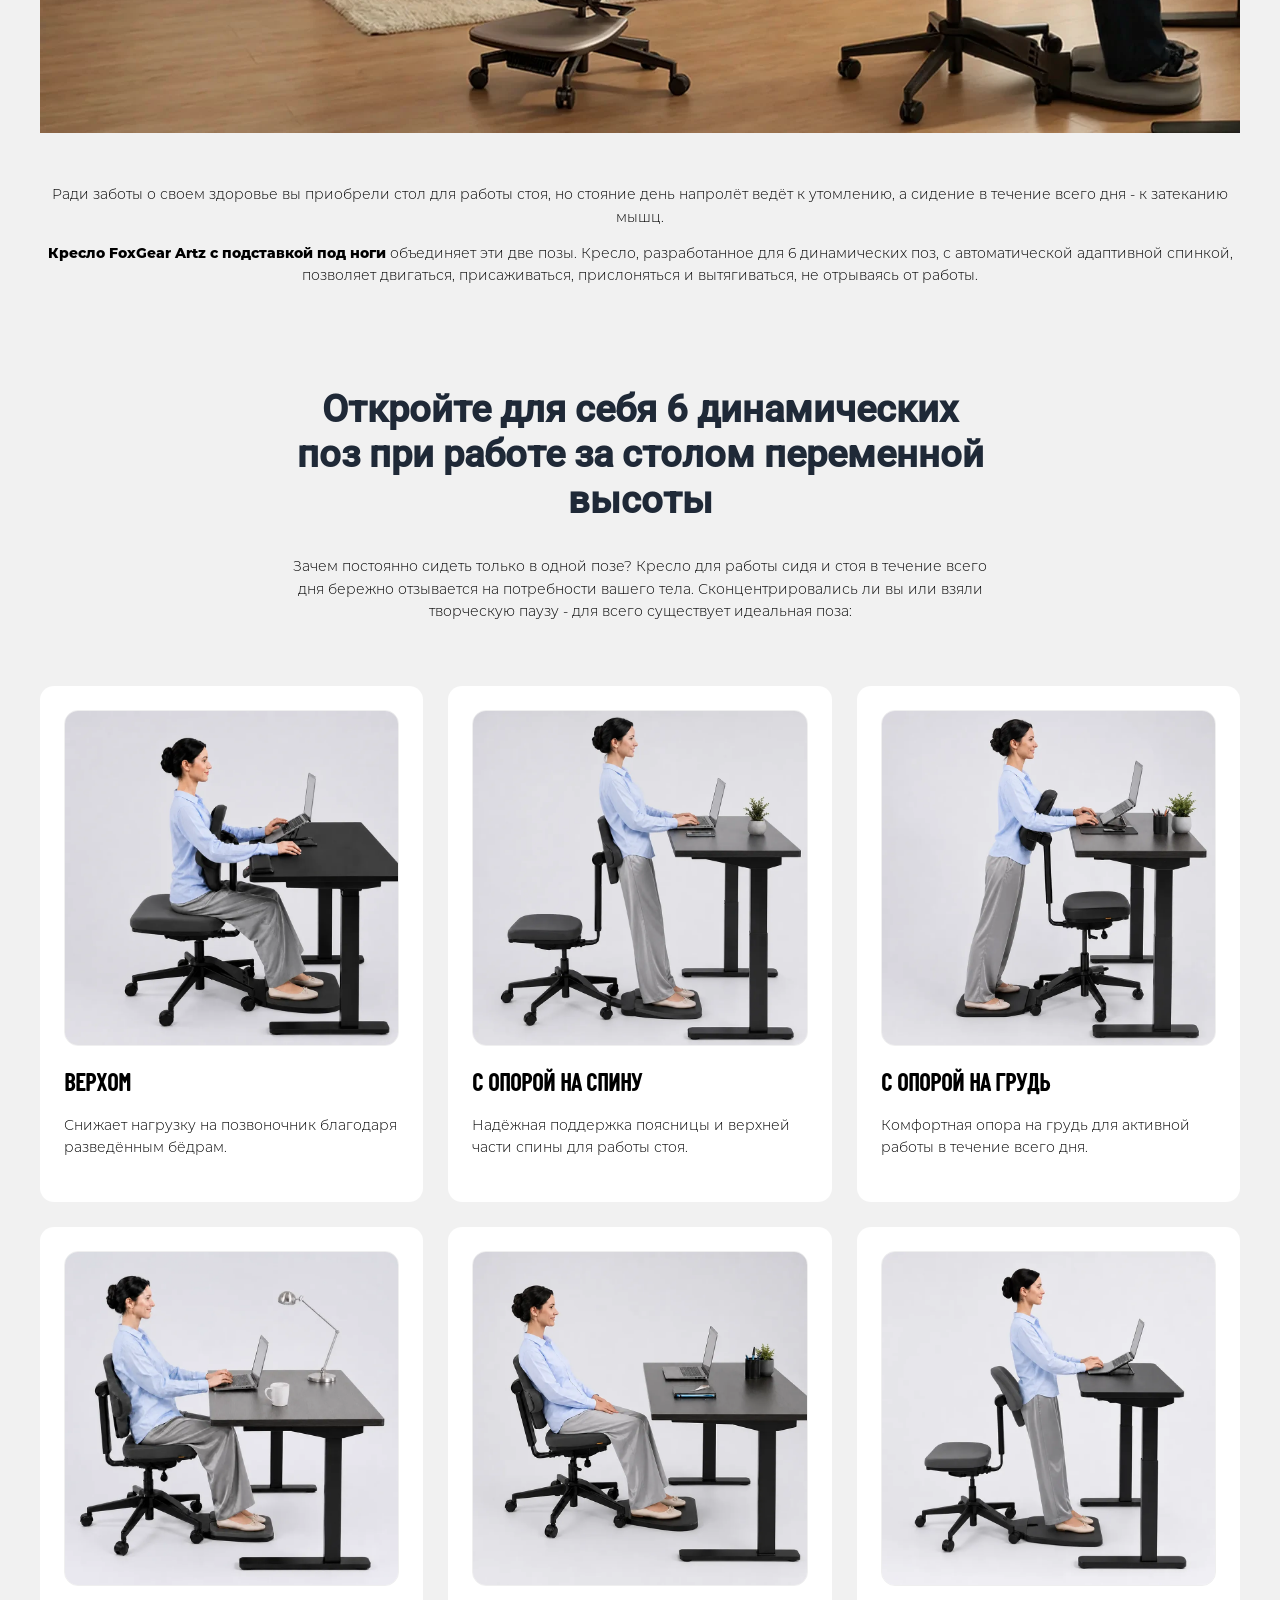
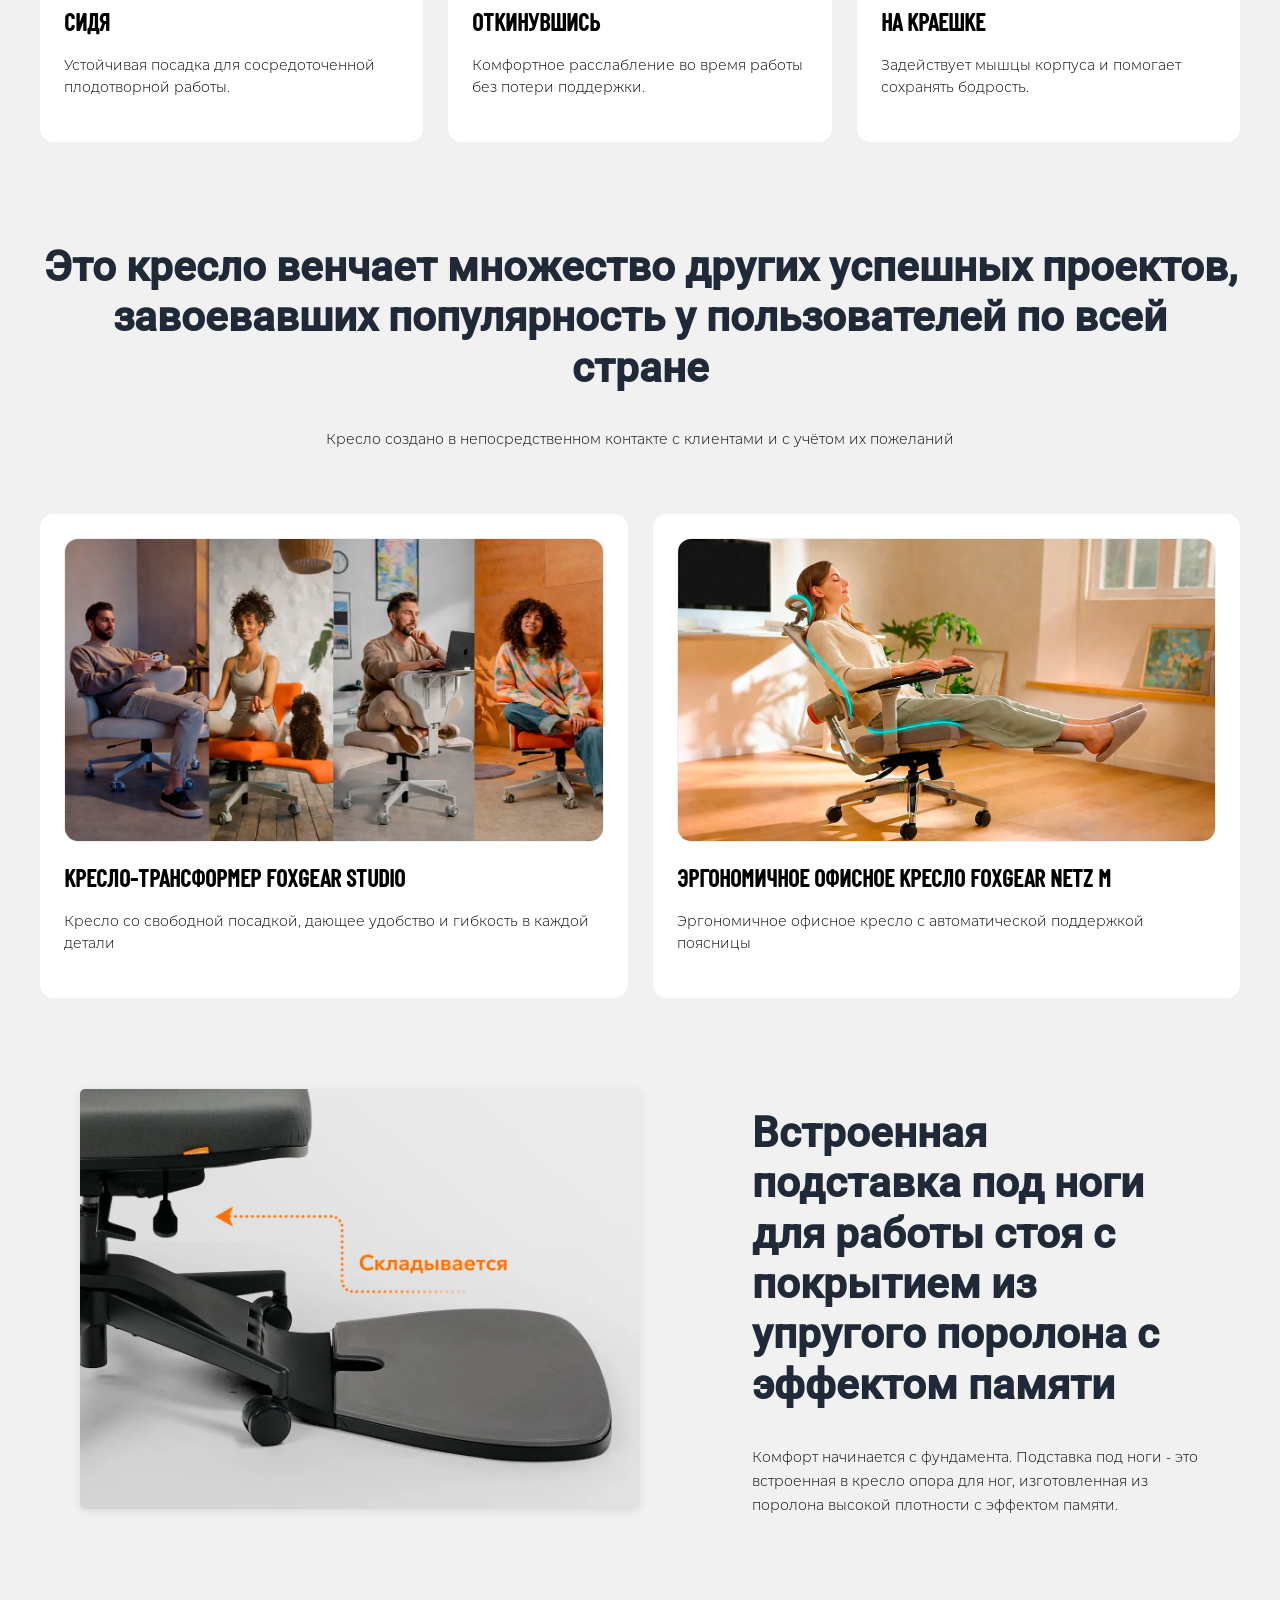
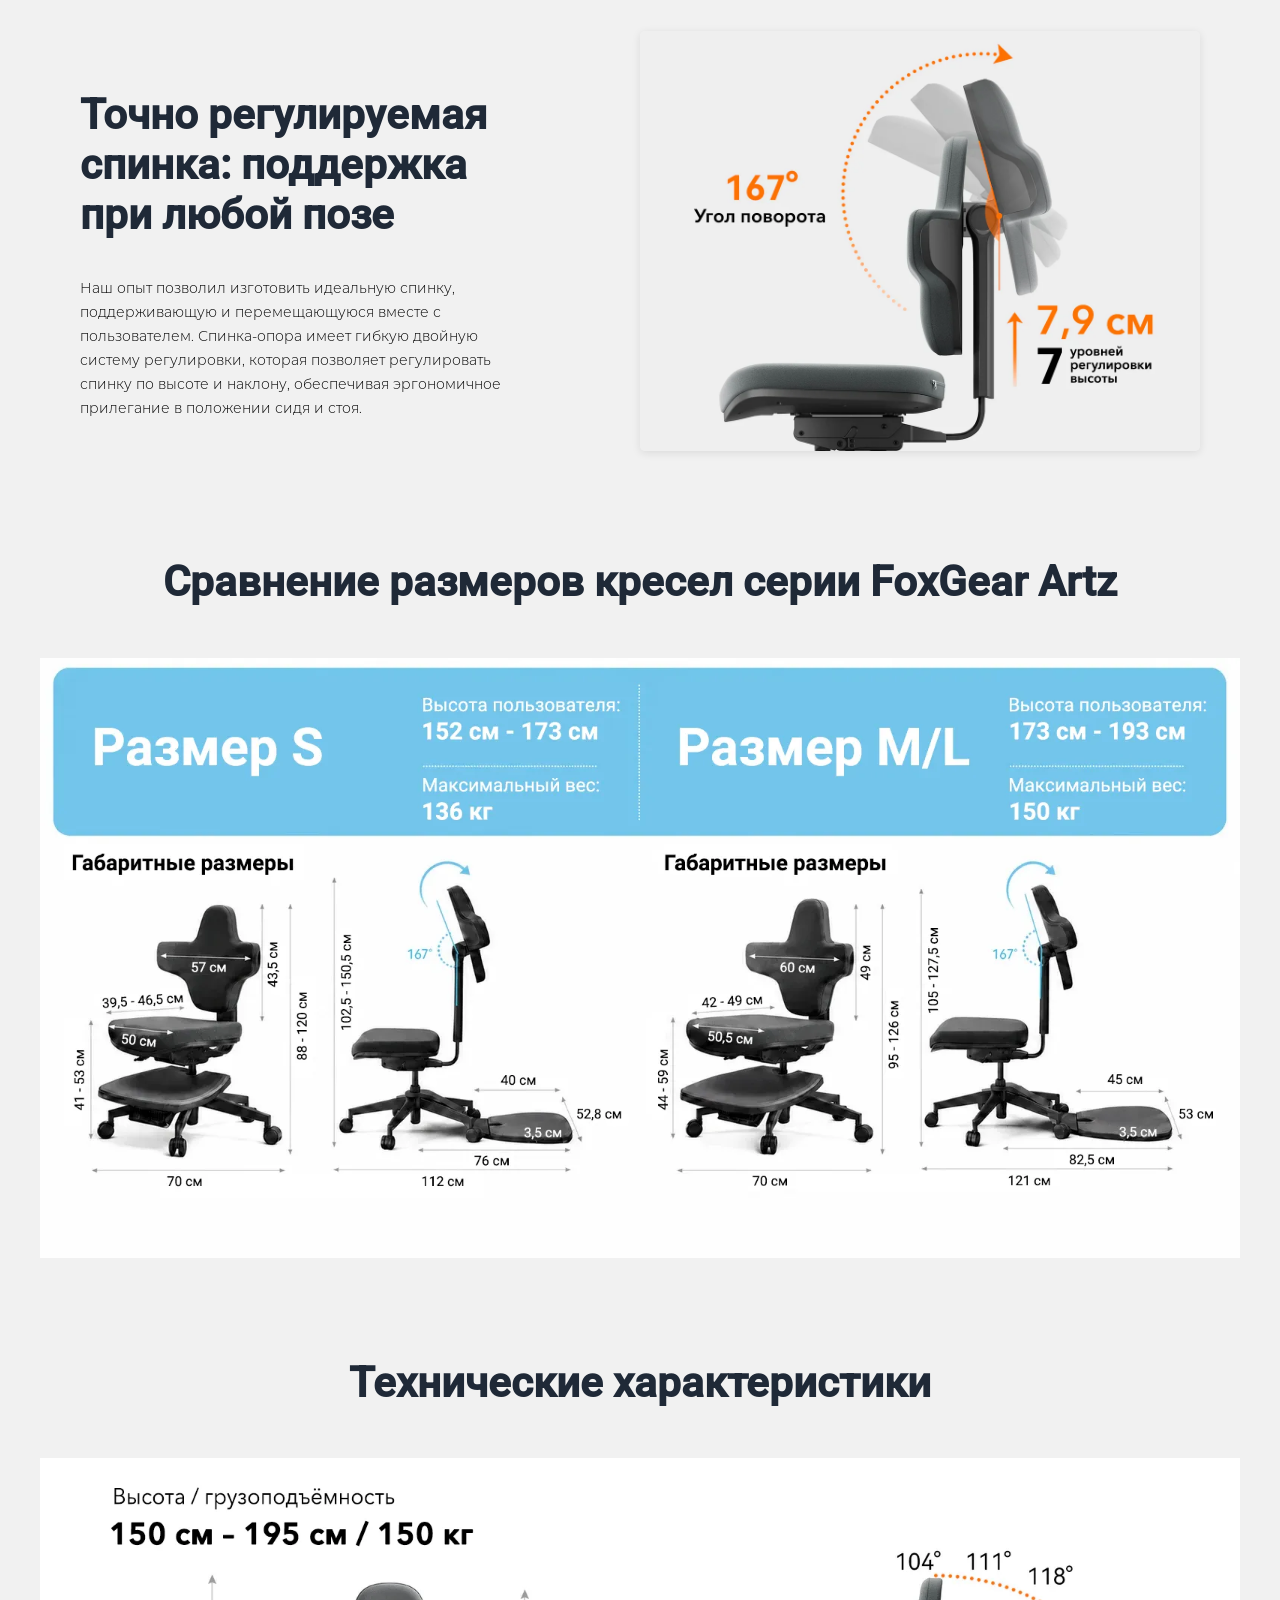
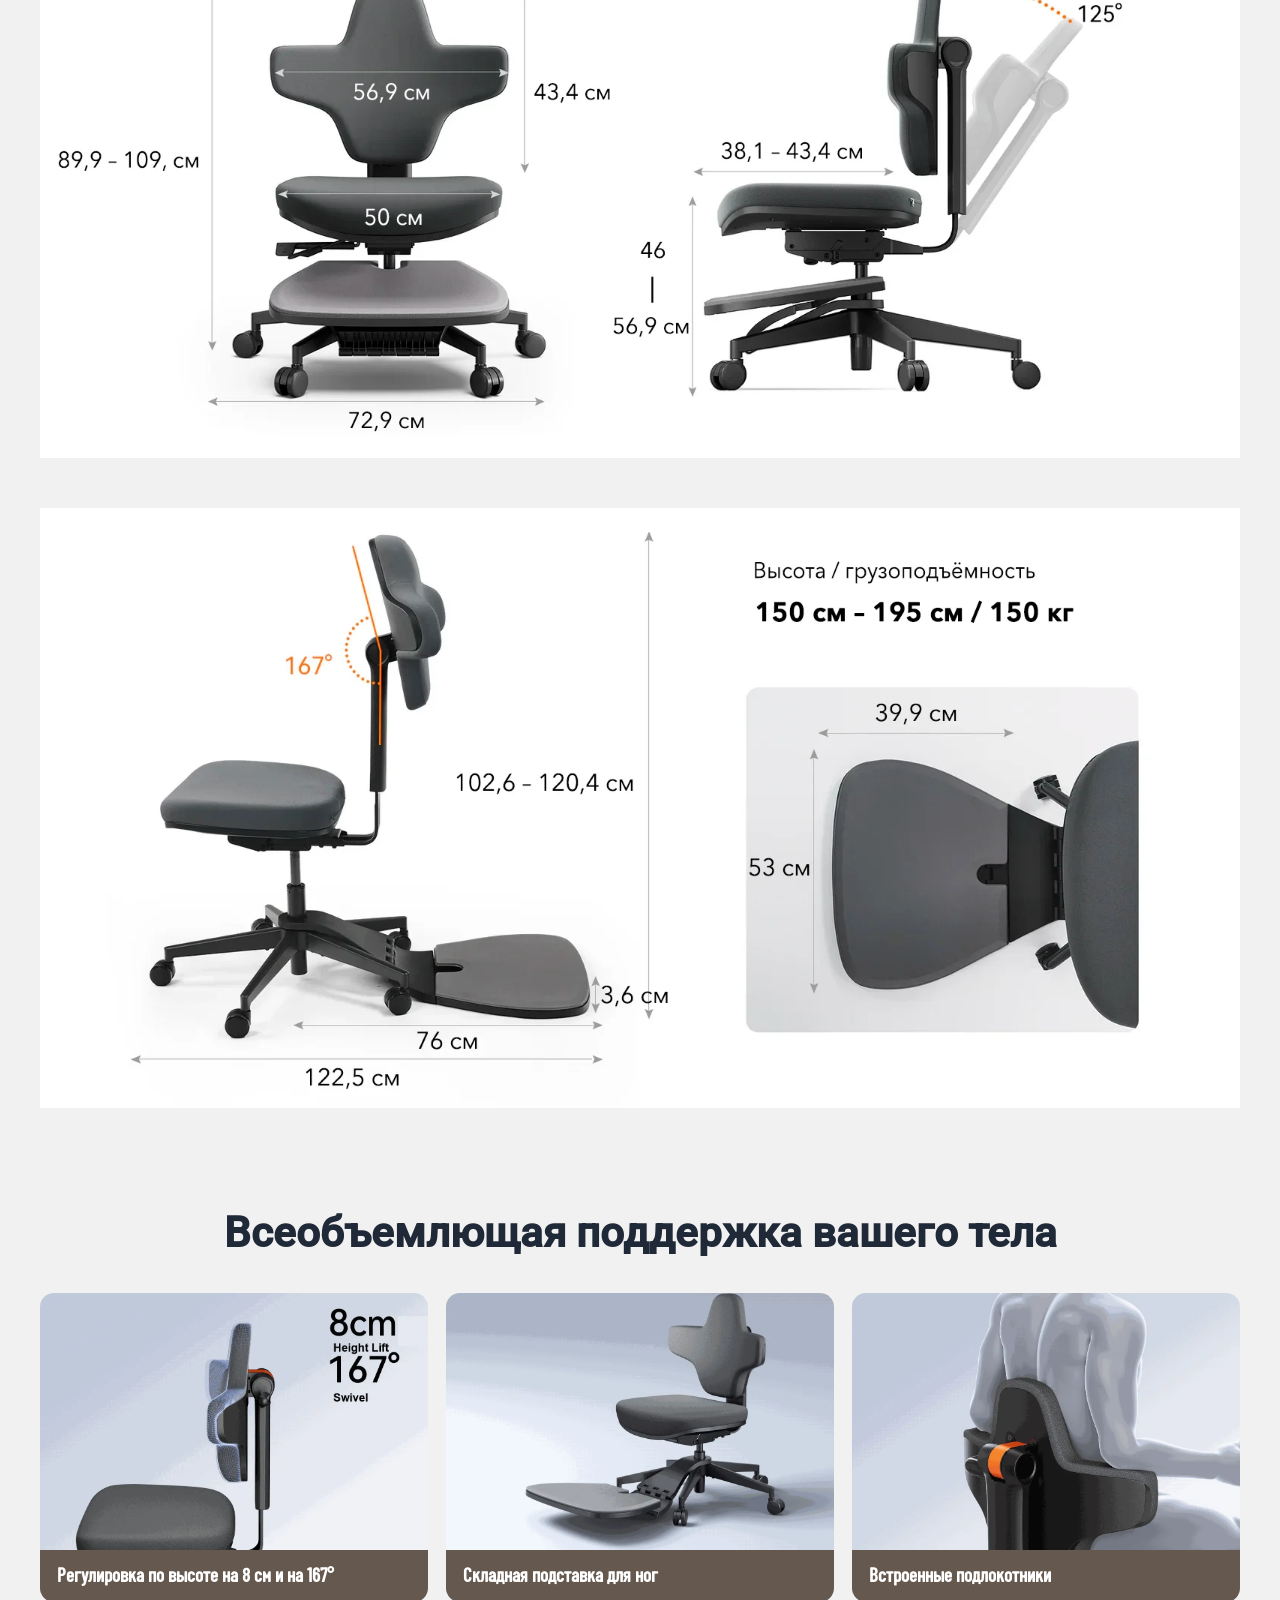
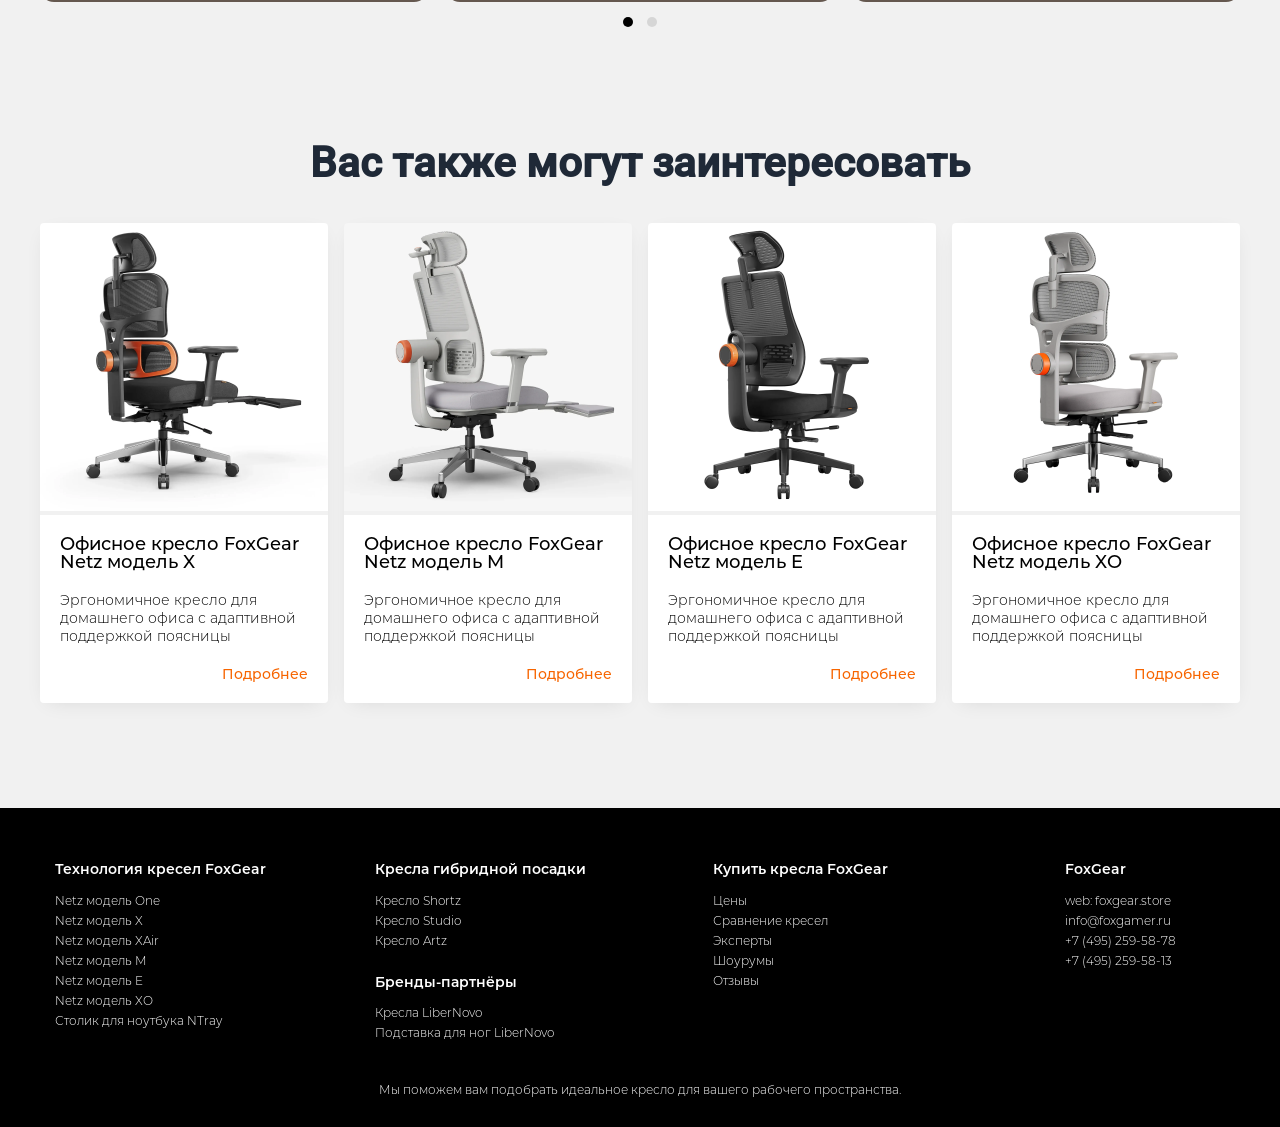
==== commit e01b777b: "feat: block features done" ====
--- a/index.html
+++ b/index.html
@@ -41,6 +41,7 @@
     <link rel="stylesheet" href="blocks/grid-image-text/css/grid-image-text.css">
     <link rel="stylesheet" href="blocks/card-single/css/card-single.css">
     <link rel="stylesheet" href="blocks/single-slider-grid/css/single-slider-grid.css">
+    <link rel="stylesheet" href="blocks/card-slider/css/card-slider.css">
     <link rel="stylesheet" href="blocks/back-to-top/css/back-to-top.css">
     <link rel="stylesheet" href="blocks/footer/css/footer.css">
     <link rel="stylesheet" href="blocks/card-product/css/card-product.css">
@@ -416,7 +417,8 @@
         <section>
             <h2 class="section-title">Первое в мире кресло с опрокидывающейся спинкой
             </h2>
-            <h3 class="section-title section-title_diminished-more">FoxGear Artz - создано для борьбы с болью в спине</h3>
+            <h3 class="section-title section-title_diminished-more">FoxGear Artz - создано для борьбы с болью в спине
+            </h3>
             <div class="video video_full">
                 <video class="video__player" poster="images/preview/overview.webp" playsinline autoplay muted>
                     <source src="videos/overview.mp4" type="video/mp4">
@@ -640,7 +642,7 @@
             </div>
         </div>
         <div class="wrapper">
-             <section class="section" id="design">
+            <section class="section" id="design">
                 <h2 class="section-title">Сравнение размеров кресел серии FoxGear Artz</h2>
                 <div class="block-image">
                     <picture>
@@ -667,6 +669,65 @@
                     </picture>
                 </div>
             </section>
+            <section class="section" id="features">
+                <h2 class="section-title">Всеобъемлющая поддержка вашего тела</h2>
+                <div class="features owl-carousel owl-theme">
+                    <div class="card-slider">
+                        <img class="card-slider__image" src="images/features/01.webp"
+                            alt="Регулировка по высоте на 8 см и вращение на 167&deg;">
+                        <div class="card-slider__content">
+                            <div class="card-slider__title">
+                                Регулировка по высоте на 8 см и на 167&deg;
+                            </div>
+                        </div>
+                    </div>
+                    <div class="card-slider">
+                        <img class="card-slider__image" src="images/features/02.webp"
+                            alt="Складная подставка для ног">
+                        <div class="card-slider__content">
+                            <div class="card-slider__title">
+                                Складная подставка для ног
+                            </div>
+                        </div>
+                    </div>
+                    <div class="card-slider">
+                        <img class="card-slider__image" src="images/features/03.webp"
+                            alt="Встроенные подлокотники">
+                        <div class="card-slider__content">
+                            <div class="card-slider__title">
+                                Встроенные подлокотники
+                            </div>
+                        </div>
+                    </div>
+                    <div class="card-slider">
+                        <img class="card-slider__image" src="images/features/04.webp"
+                            alt="Спинка перемещается вместе с сиденьем">
+                        <div class="card-slider__content">
+                            <div class="card-slider__title">
+                                Спинка перемещается вместе с сиденьем
+                            </div>
+                        </div>
+                    </div>
+                    <div class="card-slider">
+                        <img class="card-slider__image" src="images/features/05.webp"
+                            alt="Сиденье с наполнителем высокой плотности">
+                        <div class="card-slider__content">
+                            <div class="card-slider__title">
+                                Сиденье с наполнителем высокой плотности
+                            </div>
+                        </div>
+                    </div>
+                    <div class="card-slider">
+                        <img class="card-slider__image" src="images/features/06.webp"
+                            alt="Регулировка глубины сиденья на 5 см">
+                        <div class="card-slider__content">
+                            <div class="card-slider__title">
+                                Регулировка глубины сиденья на 5 см
+                            </div>
+                        </div>
+                    </div>
+                </div>
+            </section>
             <section class="section">
                 <h2 class="section-title">Вас также могут заинтересовать</h2>
                 <div class="products">
@@ -746,6 +807,7 @@
                     </div>
                 </div>
             </section>
+
         </div>
     </main>
     <footer class="footer">
--- a/blocks/card-slider/css/card-slider.css
+++ b/blocks/card-slider/css/card-slider.css
@@ -0,0 +1,40 @@
+.card-slider {
+    display: block;
+    margin: 0;
+    padding: 0;
+
+    color: var(--text-color-inverted, #FFFFFF);
+    font-family: var(--text-family-title, sans-serif);
+    font-size: 19px;
+    font-weight: var(--text-weight-extrabold, 700);
+
+    line-height: 1.2;
+
+    border-radius: 14px;
+
+    overflow: hidden;
+}
+
+.card-slider__image {
+    display: block;
+    width: 100%;
+    height: auto;
+}
+
+.card-slider__content {
+    padding: 14px 17px 15px;
+
+    text-align: left;
+
+    background-color: rgba(80, 65, 55, 0.87);
+}
+
+@media screen and (max-width: 768px) {
+    .card-slider {
+        font-size: 17px;
+    }
+
+    .card-slider__content {
+        padding: 12px 14px;
+    }
+}
--- a/css/pages/index.css
+++ b/css/pages/index.css
@@ -101,6 +101,10 @@
     margin-bottom: 100px;
 }
 
+.owl-dot.active span {
+    background-color: var(--black, #000000) !important;
+}
+
 @media screen and (max-width: 1600px) {
     .main {
         padding-top: 70px;
